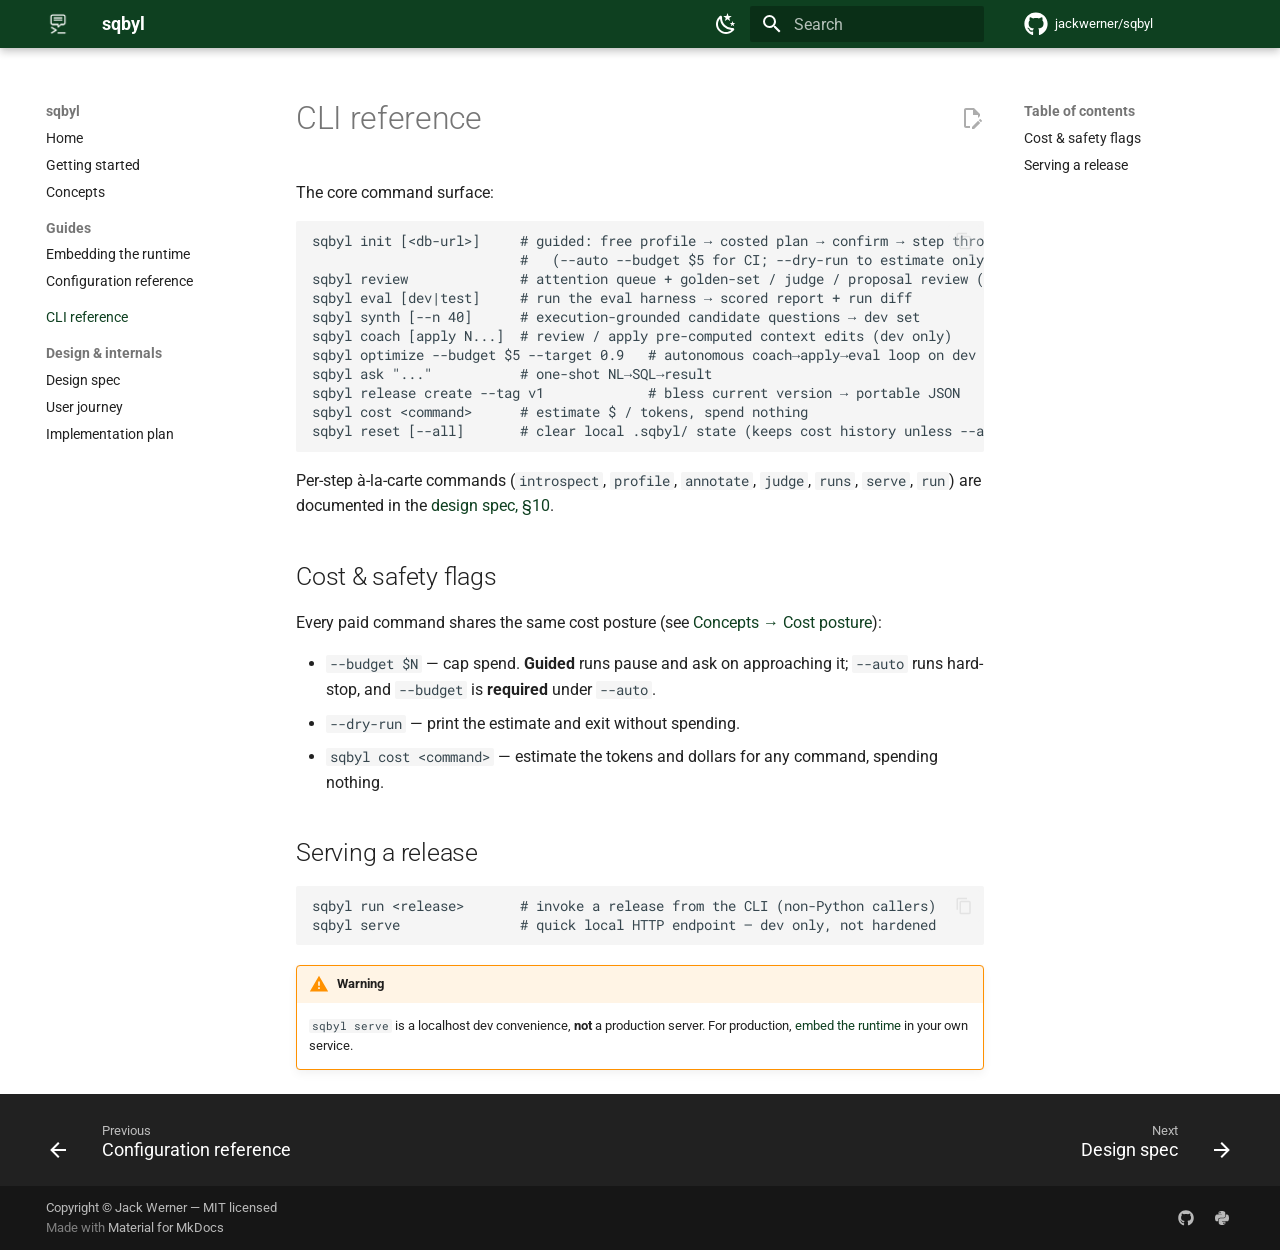
==== cli/index.html @ 0350d096 "Deployed b2dfd2d with MkDocs version: 1.6.1" ====
<!doctype html>
<html lang="en" class="no-js">
  <head>
    
      <meta charset="utf-8">
      <meta name="viewport" content="width=device-width,initial-scale=1">
      
        <meta name="description" content="An open-source, LLM-powered toolkit for building, evaluating, and iterating on text-to-SQL agents over your own database.">
      
      
        <meta name="author" content="Jack Werner">
      
      
        <link rel="canonical" href="https://jackwerner.github.io/sqbyl/cli/">
      
      
        <link rel="prev" href="../guides/configuration/">
      
      
        <link rel="next" href="../sqbyl-design-spec/">
      
      
        
      
      
      <link rel="icon" href="../assets/sqbyl-icon.png">
      <meta name="generator" content="mkdocs-1.6.1, mkdocs-material-9.7.6">
    
    
      
        <title>CLI reference - sqbyl</title>
      
    
    
      <link rel="stylesheet" href="../assets/stylesheets/main.484c7ddc.min.css">
      
        
        <link rel="stylesheet" href="../assets/stylesheets/palette.ab4e12ef.min.css">
      
      


    
    
      
    
    
      
        
        
        <link rel="preconnect" href="https://fonts.gstatic.com" crossorigin>
        <link rel="stylesheet" href="https://fonts.googleapis.com/css?family=Roboto:300,300i,400,400i,700,700i%7CRoboto+Mono:400,400i,700,700i&display=fallback">
        <style>:root{--md-text-font:"Roboto";--md-code-font:"Roboto Mono"}</style>
      
    
    
      <link rel="stylesheet" href="../stylesheets/extra.css">
    
    <script>__md_scope=new URL("..",location),__md_hash=e=>[...e].reduce(((e,_)=>(e<<5)-e+_.charCodeAt(0)),0),__md_get=(e,_=localStorage,t=__md_scope)=>JSON.parse(_.getItem(t.pathname+"."+e)),__md_set=(e,_,t=localStorage,a=__md_scope)=>{try{t.setItem(a.pathname+"."+e,JSON.stringify(_))}catch(e){}}</script>
    
      

    
    
  </head>
  
  
    
    
      
    
    
    
    
    <body dir="ltr" data-md-color-scheme="default" data-md-color-primary="custom" data-md-color-accent="custom">
  
    
    <input class="md-toggle" data-md-toggle="drawer" type="checkbox" id="__drawer" autocomplete="off">
    <input class="md-toggle" data-md-toggle="search" type="checkbox" id="__search" autocomplete="off">
    <label class="md-overlay" for="__drawer"></label>
    <div data-md-component="skip">
      
        
        <a href="#cli-reference" class="md-skip">
          Skip to content
        </a>
      
    </div>
    <div data-md-component="announce">
      
    </div>
    
    
      

  

<header class="md-header md-header--shadow" data-md-component="header">
  <nav class="md-header__inner md-grid" aria-label="Header">
    <a href=".." title="sqbyl" class="md-header__button md-logo" aria-label="sqbyl" data-md-component="logo">
      
  <img src="../assets/sqbyl-icon.png" alt="logo">

    </a>
    <label class="md-header__button md-icon" for="__drawer">
      
      <svg xmlns="http://www.w3.org/2000/svg" viewBox="0 0 24 24"><path d="M3 6h18v2H3zm0 5h18v2H3zm0 5h18v2H3z"/></svg>
    </label>
    <div class="md-header__title" data-md-component="header-title">
      <div class="md-header__ellipsis">
        <div class="md-header__topic">
          <span class="md-ellipsis">
            sqbyl
          </span>
        </div>
        <div class="md-header__topic" data-md-component="header-topic">
          <span class="md-ellipsis">
            
              CLI reference
            
          </span>
        </div>
      </div>
    </div>
    
      
        <form class="md-header__option" data-md-component="palette">
  
    
    
    
    <input class="md-option" data-md-color-media="(prefers-color-scheme: light)" data-md-color-scheme="default" data-md-color-primary="custom" data-md-color-accent="custom"  aria-label="Switch to dark mode"  type="radio" name="__palette" id="__palette_0">
    
      <label class="md-header__button md-icon" title="Switch to dark mode" for="__palette_1" hidden>
        <svg xmlns="http://www.w3.org/2000/svg" viewBox="0 0 24 24"><path d="m17.75 4.09-2.53 1.94.91 3.06-2.63-1.81-2.63 1.81.91-3.06-2.53-1.94L12.44 4l1.06-3 1.06 3zm3.5 6.91-1.64 1.25.59 1.98-1.7-1.17-1.7 1.17.59-1.98L15.75 11l2.06-.05L18.5 9l.69 1.95zm-2.28 4.95c.83-.08 1.72 1.1 1.19 1.85-.32.45-.66.87-1.08 1.27C15.17 23 8.84 23 4.94 19.07c-3.91-3.9-3.91-10.24 0-14.14.4-.4.82-.76 1.27-1.08.75-.53 1.93.36 1.85 1.19-.27 2.86.69 5.83 2.89 8.02a9.96 9.96 0 0 0 8.02 2.89m-1.64 2.02a12.08 12.08 0 0 1-7.8-3.47c-2.17-2.19-3.33-5-3.49-7.82-2.81 3.14-2.7 7.96.31 10.98 3.02 3.01 7.84 3.12 10.98.31"/></svg>
      </label>
    
  
    
    
    
    <input class="md-option" data-md-color-media="(prefers-color-scheme: dark)" data-md-color-scheme="slate" data-md-color-primary="custom" data-md-color-accent="custom"  aria-label="Switch to light mode"  type="radio" name="__palette" id="__palette_1">
    
      <label class="md-header__button md-icon" title="Switch to light mode" for="__palette_0" hidden>
        <svg xmlns="http://www.w3.org/2000/svg" viewBox="0 0 24 24"><path d="M12 7a5 5 0 0 1 5 5 5 5 0 0 1-5 5 5 5 0 0 1-5-5 5 5 0 0 1 5-5m0 2a3 3 0 0 0-3 3 3 3 0 0 0 3 3 3 3 0 0 0 3-3 3 3 0 0 0-3-3m0-7 2.39 3.42C13.65 5.15 12.84 5 12 5s-1.65.15-2.39.42zM3.34 7l4.16-.35A7.2 7.2 0 0 0 5.94 8.5c-.44.74-.69 1.5-.83 2.29zm.02 10 1.76-3.77a7.131 7.131 0 0 0 2.38 4.14zM20.65 7l-1.77 3.79a7.02 7.02 0 0 0-2.38-4.15zm-.01 10-4.14.36c.59-.51 1.12-1.14 1.54-1.86.42-.73.69-1.5.83-2.29zM12 22l-2.41-3.44c.74.27 1.55.44 2.41.44.82 0 1.63-.17 2.37-.44z"/></svg>
      </label>
    
  
</form>
      
    
    
      <script>var palette=__md_get("__palette");if(palette&&palette.color){if("(prefers-color-scheme)"===palette.color.media){var media=matchMedia("(prefers-color-scheme: light)"),input=document.querySelector(media.matches?"[data-md-color-media='(prefers-color-scheme: light)']":"[data-md-color-media='(prefers-color-scheme: dark)']");palette.color.media=input.getAttribute("data-md-color-media"),palette.color.scheme=input.getAttribute("data-md-color-scheme"),palette.color.primary=input.getAttribute("data-md-color-primary"),palette.color.accent=input.getAttribute("data-md-color-accent")}for(var[key,value]of Object.entries(palette.color))document.body.setAttribute("data-md-color-"+key,value)}</script>
    
    
    
      
      
        <label class="md-header__button md-icon" for="__search">
          
          <svg xmlns="http://www.w3.org/2000/svg" viewBox="0 0 24 24"><path d="M9.5 3A6.5 6.5 0 0 1 16 9.5c0 1.61-.59 3.09-1.56 4.23l.27.27h.79l5 5-1.5 1.5-5-5v-.79l-.27-.27A6.52 6.52 0 0 1 9.5 16 6.5 6.5 0 0 1 3 9.5 6.5 6.5 0 0 1 9.5 3m0 2C7 5 5 7 5 9.5S7 14 9.5 14 14 12 14 9.5 12 5 9.5 5"/></svg>
        </label>
        <div class="md-search" data-md-component="search" role="dialog">
  <label class="md-search__overlay" for="__search"></label>
  <div class="md-search__inner" role="search">
    <form class="md-search__form" name="search">
      <input type="text" class="md-search__input" name="query" aria-label="Search" placeholder="Search" autocapitalize="off" autocorrect="off" autocomplete="off" spellcheck="false" data-md-component="search-query" required>
      <label class="md-search__icon md-icon" for="__search">
        
        <svg xmlns="http://www.w3.org/2000/svg" viewBox="0 0 24 24"><path d="M9.5 3A6.5 6.5 0 0 1 16 9.5c0 1.61-.59 3.09-1.56 4.23l.27.27h.79l5 5-1.5 1.5-5-5v-.79l-.27-.27A6.52 6.52 0 0 1 9.5 16 6.5 6.5 0 0 1 3 9.5 6.5 6.5 0 0 1 9.5 3m0 2C7 5 5 7 5 9.5S7 14 9.5 14 14 12 14 9.5 12 5 9.5 5"/></svg>
        
        <svg xmlns="http://www.w3.org/2000/svg" viewBox="0 0 24 24"><path d="M20 11v2H8l5.5 5.5-1.42 1.42L4.16 12l7.92-7.92L13.5 5.5 8 11z"/></svg>
      </label>
      <nav class="md-search__options" aria-label="Search">
        
        <button type="reset" class="md-search__icon md-icon" title="Clear" aria-label="Clear" tabindex="-1">
          
          <svg xmlns="http://www.w3.org/2000/svg" viewBox="0 0 24 24"><path d="M19 6.41 17.59 5 12 10.59 6.41 5 5 6.41 10.59 12 5 17.59 6.41 19 12 13.41 17.59 19 19 17.59 13.41 12z"/></svg>
        </button>
      </nav>
      
        <div class="md-search__suggest" data-md-component="search-suggest"></div>
      
    </form>
    <div class="md-search__output">
      <div class="md-search__scrollwrap" tabindex="0" data-md-scrollfix>
        <div class="md-search-result" data-md-component="search-result">
          <div class="md-search-result__meta">
            Initializing search
          </div>
          <ol class="md-search-result__list" role="presentation"></ol>
        </div>
      </div>
    </div>
  </div>
</div>
      
    
    
      <div class="md-header__source">
        <a href="https://github.com/jackwerner/sqbyl" title="Go to repository" class="md-source" data-md-component="source">
  <div class="md-source__icon md-icon">
    
    <svg xmlns="http://www.w3.org/2000/svg" viewBox="0 0 512 512"><!--! Font Awesome Free 7.1.0 by @fontawesome - https://fontawesome.com License - https://fontawesome.com/license/free (Icons: CC BY 4.0, Fonts: SIL OFL 1.1, Code: MIT License) Copyright 2025 Fonticons, Inc.--><path d="M173.9 397.4c0 2-2.3 3.6-5.2 3.6-3.3.3-5.6-1.3-5.6-3.6 0-2 2.3-3.6 5.2-3.6 3-.3 5.6 1.3 5.6 3.6m-31.1-4.5c-.7 2 1.3 4.3 4.3 4.9 2.6 1 5.6 0 6.2-2s-1.3-4.3-4.3-5.2c-2.6-.7-5.5.3-6.2 2.3m44.2-1.7c-2.9.7-4.9 2.6-4.6 4.9.3 2 2.9 3.3 5.9 2.6 2.9-.7 4.9-2.6 4.6-4.6-.3-1.9-3-3.2-5.9-2.9M252.8 8C114.1 8 8 113.3 8 252c0 110.9 69.8 205.8 169.5 239.2 12.8 2.3 17.3-5.6 17.3-12.1 0-6.2-.3-40.4-.3-61.4 0 0-70 15-84.7-29.8 0 0-11.4-29.1-27.8-36.6 0 0-22.9-15.7 1.6-15.4 0 0 24.9 2 38.6 25.8 21.9 38.6 58.6 27.5 72.9 20.9 2.3-16 8.8-27.1 16-33.7-55.9-6.2-112.3-14.3-112.3-110.5 0-27.5 7.6-41.3 23.6-58.9-2.6-6.5-11.1-33.3 2.6-67.9 20.9-6.5 69 27 69 27 20-5.6 41.5-8.5 62.8-8.5s42.8 2.9 62.8 8.5c0 0 48.1-33.6 69-27 13.7 34.7 5.2 61.4 2.6 67.9 16 17.7 25.8 31.5 25.8 58.9 0 96.5-58.9 104.2-114.8 110.5 9.2 7.9 17 22.9 17 46.4 0 33.7-.3 75.4-.3 83.6 0 6.5 4.6 14.4 17.3 12.1C436.2 457.8 504 362.9 504 252 504 113.3 391.5 8 252.8 8M105.2 352.9c-1.3 1-1 3.3.7 5.2 1.6 1.6 3.9 2.3 5.2 1 1.3-1 1-3.3-.7-5.2-1.6-1.6-3.9-2.3-5.2-1m-10.8-8.1c-.7 1.3.3 2.9 2.3 3.9 1.6 1 3.6.7 4.3-.7.7-1.3-.3-2.9-2.3-3.9-2-.6-3.6-.3-4.3.7m32.4 35.6c-1.6 1.3-1 4.3 1.3 6.2 2.3 2.3 5.2 2.6 6.5 1 1.3-1.3.7-4.3-1.3-6.2-2.2-2.3-5.2-2.6-6.5-1m-11.4-14.7c-1.6 1-1.6 3.6 0 5.9s4.3 3.3 5.6 2.3c1.6-1.3 1.6-3.9 0-6.2-1.4-2.3-4-3.3-5.6-2"/></svg>
  </div>
  <div class="md-source__repository">
    jackwerner/sqbyl
  </div>
</a>
      </div>
    
  </nav>
  
</header>
    
    <div class="md-container" data-md-component="container">
      
      
        
          
        
      
      <main class="md-main" data-md-component="main">
        <div class="md-main__inner md-grid">
          
            
              
              <div class="md-sidebar md-sidebar--primary" data-md-component="sidebar" data-md-type="navigation" >
                <div class="md-sidebar__scrollwrap">
                  <div class="md-sidebar__inner">
                    



<nav class="md-nav md-nav--primary" aria-label="Navigation" data-md-level="0">
  <label class="md-nav__title" for="__drawer">
    <a href=".." title="sqbyl" class="md-nav__button md-logo" aria-label="sqbyl" data-md-component="logo">
      
  <img src="../assets/sqbyl-icon.png" alt="logo">

    </a>
    sqbyl
  </label>
  
    <div class="md-nav__source">
      <a href="https://github.com/jackwerner/sqbyl" title="Go to repository" class="md-source" data-md-component="source">
  <div class="md-source__icon md-icon">
    
    <svg xmlns="http://www.w3.org/2000/svg" viewBox="0 0 512 512"><!--! Font Awesome Free 7.1.0 by @fontawesome - https://fontawesome.com License - https://fontawesome.com/license/free (Icons: CC BY 4.0, Fonts: SIL OFL 1.1, Code: MIT License) Copyright 2025 Fonticons, Inc.--><path d="M173.9 397.4c0 2-2.3 3.6-5.2 3.6-3.3.3-5.6-1.3-5.6-3.6 0-2 2.3-3.6 5.2-3.6 3-.3 5.6 1.3 5.6 3.6m-31.1-4.5c-.7 2 1.3 4.3 4.3 4.9 2.6 1 5.6 0 6.2-2s-1.3-4.3-4.3-5.2c-2.6-.7-5.5.3-6.2 2.3m44.2-1.7c-2.9.7-4.9 2.6-4.6 4.9.3 2 2.9 3.3 5.9 2.6 2.9-.7 4.9-2.6 4.6-4.6-.3-1.9-3-3.2-5.9-2.9M252.8 8C114.1 8 8 113.3 8 252c0 110.9 69.8 205.8 169.5 239.2 12.8 2.3 17.3-5.6 17.3-12.1 0-6.2-.3-40.4-.3-61.4 0 0-70 15-84.7-29.8 0 0-11.4-29.1-27.8-36.6 0 0-22.9-15.7 1.6-15.4 0 0 24.9 2 38.6 25.8 21.9 38.6 58.6 27.5 72.9 20.9 2.3-16 8.8-27.1 16-33.7-55.9-6.2-112.3-14.3-112.3-110.5 0-27.5 7.6-41.3 23.6-58.9-2.6-6.5-11.1-33.3 2.6-67.9 20.9-6.5 69 27 69 27 20-5.6 41.5-8.5 62.8-8.5s42.8 2.9 62.8 8.5c0 0 48.1-33.6 69-27 13.7 34.7 5.2 61.4 2.6 67.9 16 17.7 25.8 31.5 25.8 58.9 0 96.5-58.9 104.2-114.8 110.5 9.2 7.9 17 22.9 17 46.4 0 33.7-.3 75.4-.3 83.6 0 6.5 4.6 14.4 17.3 12.1C436.2 457.8 504 362.9 504 252 504 113.3 391.5 8 252.8 8M105.2 352.9c-1.3 1-1 3.3.7 5.2 1.6 1.6 3.9 2.3 5.2 1 1.3-1 1-3.3-.7-5.2-1.6-1.6-3.9-2.3-5.2-1m-10.8-8.1c-.7 1.3.3 2.9 2.3 3.9 1.6 1 3.6.7 4.3-.7.7-1.3-.3-2.9-2.3-3.9-2-.6-3.6-.3-4.3.7m32.4 35.6c-1.6 1.3-1 4.3 1.3 6.2 2.3 2.3 5.2 2.6 6.5 1 1.3-1.3.7-4.3-1.3-6.2-2.2-2.3-5.2-2.6-6.5-1m-11.4-14.7c-1.6 1-1.6 3.6 0 5.9s4.3 3.3 5.6 2.3c1.6-1.3 1.6-3.9 0-6.2-1.4-2.3-4-3.3-5.6-2"/></svg>
  </div>
  <div class="md-source__repository">
    jackwerner/sqbyl
  </div>
</a>
    </div>
  
  <ul class="md-nav__list" data-md-scrollfix>
    
      
      
  
  
  
  
    <li class="md-nav__item">
      <a href=".." class="md-nav__link">
        
  
  
  <span class="md-ellipsis">
    
  
    Home
  

    
  </span>
  
  

      </a>
    </li>
  

    
      
      
  
  
  
  
    <li class="md-nav__item">
      <a href="../getting-started/" class="md-nav__link">
        
  
  
  <span class="md-ellipsis">
    
  
    Getting started
  

    
  </span>
  
  

      </a>
    </li>
  

    
      
      
  
  
  
  
    <li class="md-nav__item">
      <a href="../concepts/" class="md-nav__link">
        
  
  
  <span class="md-ellipsis">
    
  
    Concepts
  

    
  </span>
  
  

      </a>
    </li>
  

    
      
      
  
  
  
  
    
    
    
    
      
        
        
      
    
    
    <li class="md-nav__item md-nav__item--section md-nav__item--nested">
      
        
        
        <input class="md-nav__toggle md-toggle " type="checkbox" id="__nav_4" >
        
          
          <label class="md-nav__link" for="__nav_4" id="__nav_4_label" tabindex="">
            
  
  
  <span class="md-ellipsis">
    
  
    Guides
  

    
  </span>
  
  

            <span class="md-nav__icon md-icon"></span>
          </label>
        
        <nav class="md-nav" data-md-level="1" aria-labelledby="__nav_4_label" aria-expanded="false">
          <label class="md-nav__title" for="__nav_4">
            <span class="md-nav__icon md-icon"></span>
            
  
    Guides
  

          </label>
          <ul class="md-nav__list" data-md-scrollfix>
            
              
                
  
  
  
  
    <li class="md-nav__item">
      <a href="../guides/embedding/" class="md-nav__link">
        
  
  
  <span class="md-ellipsis">
    
  
    Embedding the runtime
  

    
  </span>
  
  

      </a>
    </li>
  

              
            
              
                
  
  
  
  
    <li class="md-nav__item">
      <a href="../guides/configuration/" class="md-nav__link">
        
  
  
  <span class="md-ellipsis">
    
  
    Configuration reference
  

    
  </span>
  
  

      </a>
    </li>
  

              
            
          </ul>
        </nav>
      
    </li>
  

    
      
      
  
  
    
  
  
  
    <li class="md-nav__item md-nav__item--active">
      
      <input class="md-nav__toggle md-toggle" type="checkbox" id="__toc">
      
      
        
      
      
        <label class="md-nav__link md-nav__link--active" for="__toc">
          
  
  
  <span class="md-ellipsis">
    
  
    CLI reference
  

    
  </span>
  
  

          <span class="md-nav__icon md-icon"></span>
        </label>
      
      <a href="./" class="md-nav__link md-nav__link--active">
        
  
  
  <span class="md-ellipsis">
    
  
    CLI reference
  

    
  </span>
  
  

      </a>
      
        

<nav class="md-nav md-nav--secondary" aria-label="Table of contents">
  
  
  
    
  
  
    <label class="md-nav__title" for="__toc">
      <span class="md-nav__icon md-icon"></span>
      Table of contents
    </label>
    <ul class="md-nav__list" data-md-component="toc" data-md-scrollfix>
      
        <li class="md-nav__item">
  <a href="#cost-safety-flags" class="md-nav__link">
    <span class="md-ellipsis">
      
        Cost &amp; safety flags
      
    </span>
  </a>
  
</li>
      
        <li class="md-nav__item">
  <a href="#serving-a-release" class="md-nav__link">
    <span class="md-ellipsis">
      
        Serving a release
      
    </span>
  </a>
  
</li>
      
    </ul>
  
</nav>
      
    </li>
  

    
      
      
  
  
  
  
    
    
    
    
      
        
        
      
    
    
    <li class="md-nav__item md-nav__item--section md-nav__item--nested">
      
        
        
        <input class="md-nav__toggle md-toggle " type="checkbox" id="__nav_6" >
        
          
          <label class="md-nav__link" for="__nav_6" id="__nav_6_label" tabindex="">
            
  
  
  <span class="md-ellipsis">
    
  
    Design &amp; internals
  

    
  </span>
  
  

            <span class="md-nav__icon md-icon"></span>
          </label>
        
        <nav class="md-nav" data-md-level="1" aria-labelledby="__nav_6_label" aria-expanded="false">
          <label class="md-nav__title" for="__nav_6">
            <span class="md-nav__icon md-icon"></span>
            
  
    Design &amp; internals
  

          </label>
          <ul class="md-nav__list" data-md-scrollfix>
            
              
                
  
  
  
  
    <li class="md-nav__item">
      <a href="../sqbyl-design-spec/" class="md-nav__link">
        
  
  
  <span class="md-ellipsis">
    
  
    Design spec
  

    
  </span>
  
  

      </a>
    </li>
  

              
            
              
                
  
  
  
  
    <li class="md-nav__item">
      <a href="../sqbyl-user-journey/" class="md-nav__link">
        
  
  
  <span class="md-ellipsis">
    
  
    User journey
  

    
  </span>
  
  

      </a>
    </li>
  

              
            
              
                
  
  
  
  
    <li class="md-nav__item">
      <a href="../sqbyl-implementation-plan/" class="md-nav__link">
        
  
  
  <span class="md-ellipsis">
    
  
    Implementation plan
  

    
  </span>
  
  

      </a>
    </li>
  

              
            
          </ul>
        </nav>
      
    </li>
  

    
  </ul>
</nav>
                  </div>
                </div>
              </div>
            
            
              
              <div class="md-sidebar md-sidebar--secondary" data-md-component="sidebar" data-md-type="toc" >
                <div class="md-sidebar__scrollwrap">
                  <div class="md-sidebar__inner">
                    

<nav class="md-nav md-nav--secondary" aria-label="Table of contents">
  
  
  
    
  
  
    <label class="md-nav__title" for="__toc">
      <span class="md-nav__icon md-icon"></span>
      Table of contents
    </label>
    <ul class="md-nav__list" data-md-component="toc" data-md-scrollfix>
      
        <li class="md-nav__item">
  <a href="#cost-safety-flags" class="md-nav__link">
    <span class="md-ellipsis">
      
        Cost &amp; safety flags
      
    </span>
  </a>
  
</li>
      
        <li class="md-nav__item">
  <a href="#serving-a-release" class="md-nav__link">
    <span class="md-ellipsis">
      
        Serving a release
      
    </span>
  </a>
  
</li>
      
    </ul>
  
</nav>
                  </div>
                </div>
              </div>
            
          
          
            <div class="md-content" data-md-component="content">
              
              <article class="md-content__inner md-typeset">
                
                  


  
    <a href="https://github.com/jackwerner/sqbyl/edit/main/docs/cli.md" title="Edit this page" class="md-content__button md-icon" rel="edit">
      
      <svg xmlns="http://www.w3.org/2000/svg" viewBox="0 0 24 24"><path d="M10 20H6V4h7v5h5v3.1l2-2V8l-6-6H6c-1.1 0-2 .9-2 2v16c0 1.1.9 2 2 2h4zm10.2-7c.1 0 .3.1.4.2l1.3 1.3c.2.2.2.6 0 .8l-1 1-2.1-2.1 1-1c.1-.1.2-.2.4-.2m0 3.9L14.1 23H12v-2.1l6.1-6.1z"/></svg>
    </a>
  
  


<h1 id="cli-reference">CLI reference<a class="headerlink" href="#cli-reference" title="Permanent link">&para;</a></h1>
<p>The core command surface:</p>
<div class="highlight"><pre><span></span><code><a id="__codelineno-0-1" name="__codelineno-0-1" href="#__codelineno-0-1"></a>sqbyl init [&lt;db-url&gt;]     # guided: free profile → costed plan → confirm → step through
<a id="__codelineno-0-2" name="__codelineno-0-2" href="#__codelineno-0-2"></a>                          #   (--auto --budget $5 for CI; --dry-run to estimate only)
<a id="__codelineno-0-3" name="__codelineno-0-3" href="#__codelineno-0-3"></a>sqbyl review              # attention queue + golden-set / judge / proposal review (web UI)
<a id="__codelineno-0-4" name="__codelineno-0-4" href="#__codelineno-0-4"></a>sqbyl eval [dev|test]     # run the eval harness → scored report + run diff
<a id="__codelineno-0-5" name="__codelineno-0-5" href="#__codelineno-0-5"></a>sqbyl synth [--n 40]      # execution-grounded candidate questions → dev set
<a id="__codelineno-0-6" name="__codelineno-0-6" href="#__codelineno-0-6"></a>sqbyl coach [apply N...]  # review / apply pre-computed context edits (dev only)
<a id="__codelineno-0-7" name="__codelineno-0-7" href="#__codelineno-0-7"></a>sqbyl optimize --budget $5 --target 0.9   # autonomous coach→apply→eval loop on dev
<a id="__codelineno-0-8" name="__codelineno-0-8" href="#__codelineno-0-8"></a>sqbyl ask &quot;...&quot;           # one-shot NL→SQL→result
<a id="__codelineno-0-9" name="__codelineno-0-9" href="#__codelineno-0-9"></a>sqbyl release create --tag v1             # bless current version → portable JSON
<a id="__codelineno-0-10" name="__codelineno-0-10" href="#__codelineno-0-10"></a>sqbyl cost &lt;command&gt;      # estimate $ / tokens, spend nothing
<a id="__codelineno-0-11" name="__codelineno-0-11" href="#__codelineno-0-11"></a>sqbyl reset [--all]       # clear local .sqbyl/ state (keeps cost history unless --all)
</code></pre></div>
<p>Per-step à-la-carte commands (<code>introspect</code>, <code>profile</code>, <code>annotate</code>, <code>judge</code>, <code>runs</code>, <code>serve</code>,
<code>run</code>) are documented in the <a href="../sqbyl-design-spec/">design spec, §10</a>.</p>
<h2 id="cost-safety-flags">Cost &amp; safety flags<a class="headerlink" href="#cost-safety-flags" title="Permanent link">&para;</a></h2>
<p>Every paid command shares the same cost posture (see <a href="../concepts/#cost-posture">Concepts → Cost posture</a>):</p>
<ul>
<li><code>--budget $N</code> — cap spend. <strong>Guided</strong> runs pause and ask on approaching it; <code>--auto</code> runs
  hard-stop, and <code>--budget</code> is <strong>required</strong> under <code>--auto</code>.</li>
<li><code>--dry-run</code> — print the estimate and exit without spending.</li>
<li><code>sqbyl cost &lt;command&gt;</code> — estimate the tokens and dollars for any command, spending nothing.</li>
</ul>
<h2 id="serving-a-release">Serving a release<a class="headerlink" href="#serving-a-release" title="Permanent link">&para;</a></h2>
<div class="highlight"><pre><span></span><code><a id="__codelineno-1-1" name="__codelineno-1-1" href="#__codelineno-1-1"></a>sqbyl run &lt;release&gt;       # invoke a release from the CLI (non-Python callers)
<a id="__codelineno-1-2" name="__codelineno-1-2" href="#__codelineno-1-2"></a>sqbyl serve               # quick local HTTP endpoint — dev only, not hardened
</code></pre></div>
<div class="admonition warning">
<p class="admonition-title">Warning</p>
<p><code>sqbyl serve</code> is a localhost dev convenience, <strong>not</strong> a production server. For
production, <a href="../guides/embedding/">embed the runtime</a> in your own service.</p>
</div>












                
              </article>
            </div>
          
          
<script>var target=document.getElementById(location.hash.slice(1));target&&target.name&&(target.checked=target.name.startsWith("__tabbed_"))</script>
        </div>
        
          <button type="button" class="md-top md-icon" data-md-component="top" hidden>
  
  <svg xmlns="http://www.w3.org/2000/svg" viewBox="0 0 24 24"><path d="M13 20h-2V8l-5.5 5.5-1.42-1.42L12 4.16l7.92 7.92-1.42 1.42L13 8z"/></svg>
  Back to top
</button>
        
      </main>
      
        <footer class="md-footer">
  
    
      
      <nav class="md-footer__inner md-grid" aria-label="Footer" >
        
          
          <a href="../guides/configuration/" class="md-footer__link md-footer__link--prev" aria-label="Previous: Configuration reference">
            <div class="md-footer__button md-icon">
              
              <svg xmlns="http://www.w3.org/2000/svg" viewBox="0 0 24 24"><path d="M20 11v2H8l5.5 5.5-1.42 1.42L4.16 12l7.92-7.92L13.5 5.5 8 11z"/></svg>
            </div>
            <div class="md-footer__title">
              <span class="md-footer__direction">
                Previous
              </span>
              <div class="md-ellipsis">
                Configuration reference
              </div>
            </div>
          </a>
        
        
          
          <a href="../sqbyl-design-spec/" class="md-footer__link md-footer__link--next" aria-label="Next: Design spec">
            <div class="md-footer__title">
              <span class="md-footer__direction">
                Next
              </span>
              <div class="md-ellipsis">
                Design spec
              </div>
            </div>
            <div class="md-footer__button md-icon">
              
              <svg xmlns="http://www.w3.org/2000/svg" viewBox="0 0 24 24"><path d="M4 11v2h12l-5.5 5.5 1.42 1.42L19.84 12l-7.92-7.92L10.5 5.5 16 11z"/></svg>
            </div>
          </a>
        
      </nav>
    
  
  <div class="md-footer-meta md-typeset">
    <div class="md-footer-meta__inner md-grid">
      <div class="md-copyright">
  
    <div class="md-copyright__highlight">
      Copyright &copy; Jack Werner — MIT licensed
    </div>
  
  
    Made with
    <a href="https://squidfunk.github.io/mkdocs-material/" target="_blank" rel="noopener">
      Material for MkDocs
    </a>
  
</div>
      
        
<div class="md-social">
  
    
    
    
    
      
      
    
    <a href="https://github.com/jackwerner/sqbyl" target="_blank" rel="noopener" title="github.com" class="md-social__link">
      <svg xmlns="http://www.w3.org/2000/svg" viewBox="0 0 512 512"><!--! Font Awesome Free 7.1.0 by @fontawesome - https://fontawesome.com License - https://fontawesome.com/license/free (Icons: CC BY 4.0, Fonts: SIL OFL 1.1, Code: MIT License) Copyright 2025 Fonticons, Inc.--><path d="M173.9 397.4c0 2-2.3 3.6-5.2 3.6-3.3.3-5.6-1.3-5.6-3.6 0-2 2.3-3.6 5.2-3.6 3-.3 5.6 1.3 5.6 3.6m-31.1-4.5c-.7 2 1.3 4.3 4.3 4.9 2.6 1 5.6 0 6.2-2s-1.3-4.3-4.3-5.2c-2.6-.7-5.5.3-6.2 2.3m44.2-1.7c-2.9.7-4.9 2.6-4.6 4.9.3 2 2.9 3.3 5.9 2.6 2.9-.7 4.9-2.6 4.6-4.6-.3-1.9-3-3.2-5.9-2.9M252.8 8C114.1 8 8 113.3 8 252c0 110.9 69.8 205.8 169.5 239.2 12.8 2.3 17.3-5.6 17.3-12.1 0-6.2-.3-40.4-.3-61.4 0 0-70 15-84.7-29.8 0 0-11.4-29.1-27.8-36.6 0 0-22.9-15.7 1.6-15.4 0 0 24.9 2 38.6 25.8 21.9 38.6 58.6 27.5 72.9 20.9 2.3-16 8.8-27.1 16-33.7-55.9-6.2-112.3-14.3-112.3-110.5 0-27.5 7.6-41.3 23.6-58.9-2.6-6.5-11.1-33.3 2.6-67.9 20.9-6.5 69 27 69 27 20-5.6 41.5-8.5 62.8-8.5s42.8 2.9 62.8 8.5c0 0 48.1-33.6 69-27 13.7 34.7 5.2 61.4 2.6 67.9 16 17.7 25.8 31.5 25.8 58.9 0 96.5-58.9 104.2-114.8 110.5 9.2 7.9 17 22.9 17 46.4 0 33.7-.3 75.4-.3 83.6 0 6.5 4.6 14.4 17.3 12.1C436.2 457.8 504 362.9 504 252 504 113.3 391.5 8 252.8 8M105.2 352.9c-1.3 1-1 3.3.7 5.2 1.6 1.6 3.9 2.3 5.2 1 1.3-1 1-3.3-.7-5.2-1.6-1.6-3.9-2.3-5.2-1m-10.8-8.1c-.7 1.3.3 2.9 2.3 3.9 1.6 1 3.6.7 4.3-.7.7-1.3-.3-2.9-2.3-3.9-2-.6-3.6-.3-4.3.7m32.4 35.6c-1.6 1.3-1 4.3 1.3 6.2 2.3 2.3 5.2 2.6 6.5 1 1.3-1.3.7-4.3-1.3-6.2-2.2-2.3-5.2-2.6-6.5-1m-11.4-14.7c-1.6 1-1.6 3.6 0 5.9s4.3 3.3 5.6 2.3c1.6-1.3 1.6-3.9 0-6.2-1.4-2.3-4-3.3-5.6-2"/></svg>
    </a>
  
    
    
    
    
      
      
    
    <a href="https://pypi.org/project/sqbyl/" target="_blank" rel="noopener" title="pypi.org" class="md-social__link">
      <svg xmlns="http://www.w3.org/2000/svg" viewBox="0 0 448 512"><!--! Font Awesome Free 7.1.0 by @fontawesome - https://fontawesome.com License - https://fontawesome.com/license/free (Icons: CC BY 4.0, Fonts: SIL OFL 1.1, Code: MIT License) Copyright 2025 Fonticons, Inc.--><path d="M439.8 200.5c-7.7-30.9-22.3-54.2-53.4-54.2h-40.1v47.4c0 36.8-31.2 67.8-66.8 67.8H172.7c-29.2 0-53.4 25-53.4 54.3v101.8c0 29 25.2 46 53.4 54.3 33.8 9.9 66.3 11.7 106.8 0 26.9-7.8 53.4-23.5 53.4-54.3v-40.7H226.2v-13.6h160.2c31.1 0 42.6-21.7 53.4-54.2 11.2-33.5 10.7-65.7 0-108.6M286.2 444.7a20.4 20.4 0 1 1 0-40.7 20.4 20.4 0 1 1 0 40.7M167.8 248.1h106.8c29.7 0 53.4-24.5 53.4-54.3V91.9c0-29-24.4-50.7-53.4-55.6-35.8-5.9-74.7-5.6-106.8.1-45.2 8-53.4 24.7-53.4 55.6v40.7h106.9v13.6h-147c-31.1 0-58.3 18.7-66.8 54.2-9.8 40.7-10.2 66.1 0 108.6 7.6 31.6 25.7 54.2 56.8 54.2H101v-48.8c0-35.3 30.5-66.4 66.8-66.4m-6.6-183.4a20.4 20.4 0 1 1 0 40.8 20.4 20.4 0 1 1 0-40.8"/></svg>
    </a>
  
</div>
      
    </div>
  </div>
</footer>
      
    </div>
    <div class="md-dialog" data-md-component="dialog">
      <div class="md-dialog__inner md-typeset"></div>
    </div>
    
    
    
      
      
      <script id="__config" type="application/json">{"annotate": null, "base": "..", "features": ["navigation.instant", "navigation.tracking", "navigation.sections", "navigation.top", "navigation.footer", "content.code.copy", "content.code.annotate", "content.action.edit", "search.suggest", "search.highlight", "toc.follow"], "search": "../assets/javascripts/workers/search.2c215733.min.js", "tags": null, "translations": {"clipboard.copied": "Copied to clipboard", "clipboard.copy": "Copy to clipboard", "search.result.more.one": "1 more on this page", "search.result.more.other": "# more on this page", "search.result.none": "No matching documents", "search.result.one": "1 matching document", "search.result.other": "# matching documents", "search.result.placeholder": "Type to start searching", "search.result.term.missing": "Missing", "select.version": "Select version"}, "version": null}</script>
    
    
      <script src="../assets/javascripts/bundle.79ae519e.min.js"></script>
      
    
  </body>
</html>
---- assets/stylesheets/main.484c7ddc.min.css ----
@charset "UTF-8";html{-webkit-text-size-adjust:none;-moz-text-size-adjust:none;text-size-adjust:none;box-sizing:border-box}*,:after,:before{box-sizing:inherit}@media (prefers-reduced-motion){*,:after,:before{transition:none!important}}body{margin:0}a,button,input,label{-webkit-tap-highlight-color:transparent}a{color:inherit;text-decoration:none}hr{border:0;box-sizing:initial;display:block;height:.05rem;overflow:visible;padding:0}small{font-size:80%}sub,sup{line-height:1em}img{border-style:none}table{border-collapse:initial;border-spacing:0}td,th{font-weight:400;vertical-align:top}button{background:#0000;border:0;font-family:inherit;font-size:inherit;margin:0;padding:0}input{border:0;outline:none}:root{--md-primary-fg-color:#4051b5;--md-primary-fg-color--light:#5d6cc0;--md-primary-fg-color--dark:#303fa1;--md-primary-bg-color:#fff;--md-primary-bg-color--light:#ffffffb3;--md-accent-fg-color:#526cfe;--md-accent-fg-color--transparent:#526cfe1a;--md-accent-bg-color:#fff;--md-accent-bg-color--light:#ffffffb3}[data-md-color-scheme=default]{color-scheme:light}[data-md-color-scheme=default] img[src$="#gh-dark-mode-only"],[data-md-color-scheme=default] img[src$="#only-dark"]{display:none}:root,[data-md-color-scheme=default]{--md-hue:225deg;--md-default-fg-color:#000000de;--md-default-fg-color--light:#0000008a;--md-default-fg-color--lighter:#00000052;--md-default-fg-color--lightest:#00000012;--md-default-bg-color:#fff;--md-default-bg-color--light:#ffffffb3;--md-default-bg-color--lighter:#ffffff4d;--md-default-bg-color--lightest:#ffffff1f;--md-code-fg-color:#36464e;--md-code-bg-color:#f5f5f5;--md-code-bg-color--light:#f5f5f5b3;--md-code-bg-color--lighter:#f5f5f54d;--md-code-hl-color:#4287ff;--md-code-hl-color--light:#4287ff1a;--md-code-hl-number-color:#d52a2a;--md-code-hl-special-color:#db1457;--md-code-hl-function-color:#a846b9;--md-code-hl-constant-color:#6e59d9;--md-code-hl-keyword-color:#3f6ec6;--md-code-hl-string-color:#1c7d4d;--md-code-hl-name-color:var(--md-code-fg-color);--md-code-hl-operator-color:var(--md-default-fg-color--light);--md-code-hl-punctuation-color:var(--md-default-fg-color--light);--md-code-hl-comment-color:var(--md-default-fg-color--light);--md-code-hl-generic-color:var(--md-default-fg-color--light);--md-code-hl-variable-color:var(--md-default-fg-color--light);--md-typeset-color:var(--md-default-fg-color);--md-typeset-a-color:var(--md-primary-fg-color);--md-typeset-del-color:#f5503d26;--md-typeset-ins-color:#0bd57026;--md-typeset-kbd-color:#fafafa;--md-typeset-kbd-accent-color:#fff;--md-typeset-kbd-border-color:#b8b8b8;--md-typeset-mark-color:#ffff0080;--md-typeset-table-color:#0000001f;--md-typeset-table-color--light:rgba(0,0,0,.035);--md-admonition-fg-color:var(--md-default-fg-color);--md-admonition-bg-color:var(--md-default-bg-color);--md-warning-fg-color:#000000de;--md-warning-bg-color:#ff9;--md-footer-fg-color:#fff;--md-footer-fg-color--light:#ffffffb3;--md-footer-fg-color--lighter:#ffffff73;--md-footer-bg-color:#000000de;--md-footer-bg-color--dark:#00000052;--md-shadow-z1:0 0.2rem 0.5rem #0000000d,0 0 0.05rem #0000001a;--md-shadow-z2:0 0.2rem 0.5rem #0000001a,0 0 0.05rem #00000040;--md-shadow-z3:0 0.2rem 0.5rem #0003,0 0 0.05rem #00000059}.md-icon svg{fill:currentcolor;display:block;height:1.2rem;width:1.2rem}body{-webkit-font-smoothing:antialiased;-moz-osx-font-smoothing:grayscale;--md-text-font-family:var(--md-text-font,_),-apple-system,BlinkMacSystemFont,Helvetica,Arial,sans-serif;--md-code-font-family:var(--md-code-font,_),SFMono-Regular,Consolas,Menlo,monospace}aside,body,input{font-feature-settings:"kern","liga";color:var(--md-typeset-color);font-family:var(--md-text-font-family)}code,kbd,pre{font-feature-settings:"kern";font-family:var(--md-code-font-family)}:root{--md-typeset-table-sort-icon:url('data:image/svg+xml;charset=utf-8,<svg xmlns="http://www.w3.org/2000/svg" viewBox="0 0 24 24"><path d="m18 21-4-4h3V7h-3l4-4 4 4h-3v10h3M2 19v-2h10v2M2 13v-2h7v2M2 7V5h4v2z"/></svg>');--md-typeset-table-sort-icon--asc:url('data:image/svg+xml;charset=utf-8,<svg xmlns="http://www.w3.org/2000/svg" viewBox="0 0 24 24"><path d="M19 17h3l-4 4-4-4h3V3h2M2 17h10v2H2M6 5v2H2V5m0 6h7v2H2z"/></svg>');--md-typeset-table-sort-icon--desc:url('data:image/svg+xml;charset=utf-8,<svg xmlns="http://www.w3.org/2000/svg" viewBox="0 0 24 24"><path d="M19 7h3l-4-4-4 4h3v14h2M2 17h10v2H2M6 5v2H2V5m0 6h7v2H2z"/></svg>')}.md-typeset{-webkit-print-color-adjust:exact;color-adjust:exact;font-size:.8rem;line-height:1.6;overflow-wrap:break-word}@media print{.md-typeset{font-size:.68rem}}.md-typeset blockquote,.md-typeset dl,.md-typeset figure,.md-typeset ol,.md-typeset pre,.md-typeset ul{margin-bottom:1em;margin-top:1em}.md-typeset h1{color:var(--md-default-fg-color--light);font-size:2em;line-height:1.3;margin:0 0 1.25em}.md-typeset h1,.md-typeset h2{font-weight:300;letter-spacing:-.01em}.md-typeset h2{font-size:1.5625em;line-height:1.4;margin:1.6em 0 .64em}.md-typeset h3{font-size:1.25em;font-weight:400;letter-spacing:-.01em;line-height:1.5;margin:1.6em 0 .8em}.md-typeset h2+h3{margin-top:.8em}.md-typeset h4{font-weight:700;letter-spacing:-.01em;margin:1em 0}.md-typeset h5,.md-typeset h6{color:var(--md-default-fg-color--light);font-size:.8em;font-weight:700;letter-spacing:-.01em;margin:1.25em 0}.md-typeset h5{text-transform:uppercase}.md-typeset h5 code{text-transform:none}.md-typeset hr{border-bottom:.05rem solid var(--md-default-fg-color--lightest);display:flow-root;margin:1.5em 0}.md-typeset a{color:var(--md-typeset-a-color);word-break:break-word}.md-typeset a,.md-typeset a:before{transition:color 125ms}.md-typeset a:focus,.md-typeset a:hover{color:var(--md-accent-fg-color)}.md-typeset a:focus code,.md-typeset a:hover code{background-color:var(--md-accent-fg-color--transparent);color:var(--md-accent-fg-color)}.md-typeset a code{color:var(--md-typeset-a-color)}.md-typeset a.focus-visible{outline-color:var(--md-accent-fg-color);outline-offset:.2rem}.md-typeset code,.md-typeset kbd,.md-typeset pre{color:var(--md-code-fg-color);direction:ltr;font-variant-ligatures:none;transition:background-color 125ms}@media print{.md-typeset code,.md-typeset kbd,.md-typeset pre{white-space:pre-wrap}}.md-typeset code{background-color:var(--md-code-bg-color);border-radius:.1rem;-webkit-box-decoration-break:clone;box-decoration-break:clone;font-size:.85em;padding:0 .2941176471em;transition:color 125ms,background-color 125ms;word-break:break-word}.md-typeset code:not(.focus-visible){-webkit-tap-highlight-color:transparent;outline:none}.md-typeset pre{display:flow-root;line-height:1.4;position:relative}.md-typeset pre>code{-webkit-box-decoration-break:slice;box-decoration-break:slice;box-shadow:none;display:block;margin:0;outline-color:var(--md-accent-fg-color);overflow:auto;padding:.7720588235em 1.1764705882em;scrollbar-color:var(--md-default-fg-color--lighter) #0000;scrollbar-width:thin;touch-action:auto;word-break:normal}.md-typeset pre>code:hover{scrollbar-color:var(--md-accent-fg-color) #0000}.md-typeset pre>code::-webkit-scrollbar{height:.2rem;width:.2rem}.md-typeset pre>code::-webkit-scrollbar-thumb{background-color:var(--md-default-fg-color--lighter)}.md-typeset pre>code::-webkit-scrollbar-thumb:hover{background-color:var(--md-accent-fg-color)}.md-typeset kbd{background-color:var(--md-typeset-kbd-color);border-radius:.1rem;box-shadow:0 .1rem 0 .05rem var(--md-typeset-kbd-border-color),0 .1rem 0 var(--md-typeset-kbd-border-color),0 -.1rem .2rem var(--md-typeset-kbd-accent-color) inset;color:var(--md-default-fg-color);display:inline-block;font-size:.75em;padding:0 .6666666667em;vertical-align:text-top;word-break:break-word}.md-typeset mark{background-color:var(--md-typeset-mark-color);-webkit-box-decoration-break:clone;box-decoration-break:clone;color:inherit;word-break:break-word}.md-typeset abbr{cursor:help;text-decoration:none}.md-typeset [data-preview],.md-typeset abbr{border-bottom:.05rem dotted var(--md-default-fg-color--light)}.md-typeset small{opacity:.75}[dir=ltr] .md-typeset sub,[dir=ltr] .md-typeset sup{margin-left:.078125em}[dir=rtl] .md-typeset sub,[dir=rtl] .md-typeset sup{margin-right:.078125em}[dir=ltr] .md-typeset blockquote{padding-left:.6rem}[dir=rtl] .md-typeset blockquote{padding-right:.6rem}[dir=ltr] .md-typeset blockquote{border-left:.2rem solid var(--md-default-fg-color--lighter)}[dir=rtl] .md-typeset blockquote{border-right:.2rem solid var(--md-default-fg-color--lighter)}.md-typeset blockquote{color:var(--md-default-fg-color--light);margin-left:0;margin-right:0}.md-typeset ul{list-style-type:disc}.md-typeset ul[type]{list-style-type:revert-layer}[dir=ltr] .md-typeset ol,[dir=ltr] .md-typeset ul{margin-left:.625em}[dir=rtl] .md-typeset ol,[dir=rtl] .md-typeset ul{margin-right:.625em}.md-typeset ol,.md-typeset ul{padding:0}.md-typeset ol:not([hidden]),.md-typeset ul:not([hidden]){display:flow-root}.md-typeset ol ol,.md-typeset ul ol{list-style-type:lower-alpha}.md-typeset ol ol ol,.md-typeset ul ol ol{list-style-type:lower-roman}.md-typeset ol ol ol ol,.md-typeset ul ol ol ol{list-style-type:upper-alpha}.md-typeset ol ol ol ol ol,.md-typeset ul ol ol ol ol{list-style-type:upper-roman}.md-typeset ol[type],.md-typeset ul[type]{list-style-type:revert-layer}[dir=ltr] .md-typeset ol li,[dir=ltr] .md-typeset ul li{margin-left:1.25em}[dir=rtl] .md-typeset ol li,[dir=rtl] .md-typeset ul li{margin-right:1.25em}.md-typeset ol li,.md-typeset ul li{margin-bottom:.5em}.md-typeset ol li blockquote,.md-typeset ol li p,.md-typeset ul li blockquote,.md-typeset ul li p{margin:.5em 0}.md-typeset ol li:last-child,.md-typeset ul li:last-child{margin-bottom:0}[dir=ltr] .md-typeset ol li ol,[dir=ltr] .md-typeset ol li ul,[dir=ltr] .md-typeset ul li ol,[dir=ltr] .md-typeset ul li ul{margin-left:.625em}[dir=rtl] .md-typeset ol li ol,[dir=rtl] .md-typeset ol li ul,[dir=rtl] .md-typeset ul li ol,[dir=rtl] .md-typeset ul li ul{margin-right:.625em}.md-typeset ol li ol,.md-typeset ol li ul,.md-typeset ul li ol,.md-typeset ul li ul{margin-bottom:.5em;margin-top:.5em}[dir=ltr] .md-typeset dd{margin-left:1.875em}[dir=rtl] .md-typeset dd{margin-right:1.875em}.md-typeset dd{margin-bottom:1.5em;margin-top:1em}.md-typeset img,.md-typeset svg,.md-typeset video{height:auto;max-width:100%}.md-typeset img[align=left]{margin:1em 1em 1em 0}.md-typeset img[align=right]{margin:1em 0 1em 1em}.md-typeset img[align]:only-child{margin-top:0}.md-typeset figure{display:flow-root;margin:1em auto;max-width:100%;text-align:center;width:fit-content}.md-typeset figure img{display:block;margin:0 auto}.md-typeset figcaption{font-style:italic;margin:1em auto;max-width:24rem}.md-typeset iframe{max-width:100%}.md-typeset table:not([class]){background-color:var(--md-default-bg-color);border:.05rem solid var(--md-typeset-table-color);border-radius:.1rem;display:inline-block;font-size:.64rem;max-width:100%;overflow:auto;touch-action:auto}@media print{.md-typeset table:not([class]){display:table}}.md-typeset table:not([class])+*{margin-top:1.5em}.md-typeset table:not([class]) td>:first-child,.md-typeset table:not([class]) th>:first-child{margin-top:0}.md-typeset table:not([class]) td>:last-child,.md-typeset table:not([class]) th>:last-child{margin-bottom:0}.md-typeset table:not([class]) td:not([align]),.md-typeset table:not([class]) th:not([align]){text-align:left}[dir=rtl] .md-typeset table:not([class]) td:not([align]),[dir=rtl] .md-typeset table:not([class]) th:not([align]){text-align:right}.md-typeset table:not([class]) th{font-weight:700;min-width:5rem;padding:.9375em 1.25em;vertical-align:top}.md-typeset table:not([class]) td{border-top:.05rem solid var(--md-typeset-table-color);padding:.9375em 1.25em;vertical-align:top}.md-typeset table:not([class]) tbody tr{transition:background-color 125ms}.md-typeset table:not([class]) tbody tr:hover{background-color:var(--md-typeset-table-color--light);box-shadow:0 .05rem 0 var(--md-default-bg-color) inset}.md-typeset table:not([class]) a{word-break:normal}.md-typeset table th[role=columnheader]{cursor:pointer}[dir=ltr] .md-typeset table th[role=columnheader]:after{margin-left:.5em}[dir=rtl] .md-typeset table th[role=columnheader]:after{margin-right:.5em}.md-typeset table th[role=columnheader]:after{content:"";display:inline-block;height:1.2em;-webkit-mask-image:var(--md-typeset-table-sort-icon);mask-image:var(--md-typeset-table-sort-icon);-webkit-mask-repeat:no-repeat;mask-repeat:no-repeat;-webkit-mask-size:contain;mask-size:contain;transition:background-color 125ms;vertical-align:text-bottom;width:1.2em}.md-typeset table th[role=columnheader]:hover:after{background-color:var(--md-default-fg-color--lighter)}.md-typeset table th[role=columnheader][aria-sort=ascending]:after{background-color:var(--md-default-fg-color--light);-webkit-mask-image:var(--md-typeset-table-sort-icon--asc);mask-image:var(--md-typeset-table-sort-icon--asc)}.md-typeset table th[role=columnheader][aria-sort=descending]:after{background-color:var(--md-default-fg-color--light);-webkit-mask-image:var(--md-typeset-table-sort-icon--desc);mask-image:var(--md-typeset-table-sort-icon--desc)}.md-typeset__scrollwrap{margin:1em -.8rem;overflow-x:auto;touch-action:auto}.md-typeset__table{display:inline-block;margin-bottom:.5em;padding:0 .8rem}@media print{.md-typeset__table{display:block}}html .md-typeset__table table{display:table;margin:0;overflow:hidden;width:100%}@media screen and (max-width:44.984375em){.md-content__inner>pre{margin:1em -.8rem}.md-content__inner>pre code{border-radius:0}}.md-typeset .md-author{border-radius:100%;display:block;flex-shrink:0;height:1.6rem;overflow:hidden;position:relative;transition:color 125ms,transform 125ms;width:1.6rem}.md-typeset .md-author img{display:block}.md-typeset .md-author--more{background:var(--md-default-fg-color--lightest);color:var(--md-default-fg-color--lighter);font-size:.6rem;font-weight:700;line-height:1.6rem;text-align:center}.md-typeset .md-author--long{height:2.4rem;width:2.4rem}.md-typeset a.md-author{transform:scale(1)}.md-typeset a.md-author img{border-radius:100%;filter:grayscale(100%) opacity(75%);transition:filter 125ms}.md-typeset a.md-author:focus,.md-typeset a.md-author:hover{transform:scale(1.1);z-index:1}.md-typeset a.md-author:focus img,.md-typeset a.md-author:hover img{filter:grayscale(0)}.md-banner{background-color:var(--md-footer-bg-color);color:var(--md-footer-fg-color);overflow:auto}@media print{.md-banner{display:none}}.md-banner--warning{background-color:var(--md-warning-bg-color);color:var(--md-warning-fg-color)}.md-banner__inner{font-size:.7rem;margin:.6rem auto;padding:0 .8rem}[dir=ltr] .md-banner__button{float:right}[dir=rtl] .md-banner__button{float:left}.md-banner__button{color:inherit;cursor:pointer;transition:opacity .25s}.no-js .md-banner__button{display:none}.md-banner__button:hover{opacity:.7}html{font-size:125%;height:100%;overflow-x:hidden}@media screen and (min-width:100em){html{font-size:137.5%}}@media screen and (min-width:125em){html{font-size:150%}}body{background-color:var(--md-default-bg-color);display:flex;flex-direction:column;font-size:.5rem;min-height:100%;position:relative;width:100%}@media print{body{display:block}}@media screen and (max-width:59.984375em){body[data-md-scrolllock]{position:fixed}}.md-grid{margin-left:auto;margin-right:auto;max-width:61rem}.md-container{display:flex;flex-direction:column;flex-grow:1}@media print{.md-container{display:block}}.md-main{flex-grow:1}.md-main__inner{display:flex;height:100%;margin-top:1.5rem}.md-ellipsis{overflow:hidden;text-overflow:ellipsis}.md-toggle{display:none}.md-option{height:0;opacity:0;position:absolute;width:0}.md-option:checked+label:not([hidden]){display:block}.md-option.focus-visible+label{outline-color:var(--md-accent-fg-color);outline-style:auto}.md-skip{background-color:var(--md-default-fg-color);border-radius:.1rem;color:var(--md-default-bg-color);font-size:.64rem;margin:.5rem;opacity:0;outline-color:var(--md-accent-fg-color);padding:.3rem .5rem;position:fixed;transform:translateY(.4rem);z-index:-1}.md-skip:focus{opacity:1;transform:translateY(0);transition:transform .25s cubic-bezier(.4,0,.2,1),opacity 175ms 75ms;z-index:10}@page{margin:25mm}:root{--md-clipboard-icon:url('data:image/svg+xml;charset=utf-8,<svg xmlns="http://www.w3.org/2000/svg" viewBox="0 0 24 24"><path d="M19 21H8V7h11m0-2H8a2 2 0 0 0-2 2v14a2 2 0 0 0 2 2h11a2 2 0 0 0 2-2V7a2 2 0 0 0-2-2m-3-4H4a2 2 0 0 0-2 2v14h2V3h12z"/></svg>')}.md-clipboard{border-radius:.1rem;color:var(--md-default-fg-color--lightest);cursor:pointer;height:1.5em;outline-color:var(--md-accent-fg-color);outline-offset:.1rem;transition:color .25s;width:1.5em;z-index:1}@media print{.md-clipboard{display:none}}.md-clipboard:not(.focus-visible){-webkit-tap-highlight-color:transparent;outline:none}:hover>.md-clipboard{color:var(--md-default-fg-color--light)}.md-clipboard:focus,.md-clipboard:hover{color:var(--md-accent-fg-color)}.md-clipboard:after{background-color:currentcolor;content:"";display:block;height:1.125em;margin:0 auto;-webkit-mask-image:var(--md-clipboard-icon);mask-image:var(--md-clipboard-icon);-webkit-mask-position:center;mask-position:center;-webkit-mask-repeat:no-repeat;mask-repeat:no-repeat;-webkit-mask-size:contain;mask-size:contain;width:1.125em}.md-clipboard--inline{cursor:pointer}.md-clipboard--inline code{transition:color .25s,background-color .25s}.md-clipboard--inline:focus code,.md-clipboard--inline:hover code{background-color:var(--md-accent-fg-color--transparent);color:var(--md-accent-fg-color)}:root{--md-code-select-icon:url('data:image/svg+xml;charset=utf-8,<svg xmlns="http://www.w3.org/2000/svg" viewBox="0 0 24 24"><path d="M19 19h-4v2h4c1.1 0 2-.9 2-2v-4h-2m0-12h-4v2h4v4h2V5c0-1.1-.9-2-2-2M5 5h4V3H5c-1.1 0-2 .9-2 2v4h2m0 6H3v4c0 1.1.9 2 2 2h4v-2H5zm2-4h2v2H7zm4 0h2v2h-2zm4 0h2v2h-2zM7 7h2v2H7zm4 0h2v2h-2zm4 0h2v2h-2zm-8 8h2v2H7zm4 0h2v2h-2zm4 0h2v2h-2z"/></svg>');--md-code-copy-icon:url('data:image/svg+xml;charset=utf-8,<svg xmlns="http://www.w3.org/2000/svg" viewBox="0 0 24 24"><path d="M19 21H8V7h11m0-2H8a2 2 0 0 0-2 2v14a2 2 0 0 0 2 2h11a2 2 0 0 0 2-2V7a2 2 0 0 0-2-2m-3-4H4a2 2 0 0 0-2 2v14h2V3h12z"/></svg>')}.md-typeset .md-code__content{display:grid}.md-code__nav{background-color:var(--md-code-bg-color--lighter);border-radius:.1rem;display:flex;gap:.2rem;padding:.2rem;position:absolute;right:.25em;top:.25em;transition:background-color .25s;z-index:1}:hover>.md-code__nav{background-color:var(--md-code-bg-color--light)}.md-code__button{color:var(--md-default-fg-color--lightest);cursor:pointer;display:block;height:1.5em;outline-color:var(--md-accent-fg-color);outline-offset:.1rem;transition:color .25s;width:1.5em}:hover>*>.md-code__button{color:var(--md-default-fg-color--light)}.md-code__button.focus-visible,.md-code__button:hover{color:var(--md-accent-fg-color)}.md-code__button--active{color:var(--md-default-fg-color)!important}.md-code__button:after{background-color:currentcolor;content:"";display:block;height:1.125em;margin:0 auto;-webkit-mask-position:center;mask-position:center;-webkit-mask-repeat:no-repeat;mask-repeat:no-repeat;-webkit-mask-size:contain;mask-size:contain;width:1.125em}.md-code__button[data-md-type=select]:after{-webkit-mask-image:var(--md-code-select-icon);mask-image:var(--md-code-select-icon)}.md-code__button[data-md-type=copy]:after{-webkit-mask-image:var(--md-code-copy-icon);mask-image:var(--md-code-copy-icon)}@keyframes consent{0%{opacity:0;transform:translateY(100%)}to{opacity:1;transform:translateY(0)}}@keyframes overlay{0%{opacity:0}to{opacity:1}}.md-consent__overlay{animation:overlay .25s both;-webkit-backdrop-filter:blur(.1rem);backdrop-filter:blur(.1rem);background-color:#0000008a;height:100%;opacity:1;position:fixed;top:0;width:100%;z-index:5}.md-consent__inner{animation:consent .5s cubic-bezier(.1,.7,.1,1) both;background-color:var(--md-default-bg-color);border:0;border-radius:.1rem;bottom:0;box-shadow:0 0 .2rem #0000001a,0 .2rem .4rem #0003;max-height:100%;overflow:auto;padding:0;position:fixed;width:100%;z-index:5}.md-consent__form{padding:.8rem}.md-consent__settings{display:none;margin:1em 0}input:checked+.md-consent__settings{display:block}.md-consent__controls{margin-bottom:.8rem}.md-typeset .md-consent__controls .md-button{display:inline}@media screen and (max-width:44.984375em){.md-typeset .md-consent__controls .md-button{display:block;margin-top:.4rem;text-align:center;width:100%}}.md-consent label{cursor:pointer}.md-content{flex-grow:1;min-width:0}.md-content__inner{margin:0 .8rem 1.2rem;padding-top:.6rem}@media screen and (min-width:76.25em){[dir=ltr] .md-sidebar--primary:not([hidden])~.md-content>.md-content__inner{margin-left:1.2rem}[dir=ltr] .md-sidebar--secondary:not([hidden])~.md-content>.md-content__inner,[dir=rtl] .md-sidebar--primary:not([hidden])~.md-content>.md-content__inner{margin-right:1.2rem}[dir=rtl] .md-sidebar--secondary:not([hidden])~.md-content>.md-content__inner{margin-left:1.2rem}}.md-content__inner:before{content:"";display:block;height:.4rem}.md-content__inner>:last-child{margin-bottom:0}[dir=ltr] .md-content__button{float:right}[dir=rtl] .md-content__button{float:left}[dir=ltr] .md-content__button{margin-left:.4rem}[dir=rtl] .md-content__button{margin-right:.4rem}.md-content__button{margin:.4rem 0;padding:0}@media print{.md-content__button{display:none}}.md-typeset .md-content__button{color:var(--md-default-fg-color--lighter)}.md-content__button svg{display:inline;vertical-align:top}[dir=rtl] .md-content__button svg{transform:scaleX(-1)}[dir=ltr] .md-dialog{right:.8rem}[dir=rtl] .md-dialog{left:.8rem}.md-dialog{background-color:var(--md-default-fg-color);border-radius:.1rem;bottom:.8rem;box-shadow:var(--md-shadow-z3);min-width:11.1rem;opacity:0;padding:.4rem .6rem;pointer-events:none;position:fixed;transform:translateY(100%);transition:transform 0ms .4s,opacity .4s;z-index:4}@media print{.md-dialog{display:none}}.md-dialog--active{opacity:1;pointer-events:auto;transform:translateY(0);transition:transform .4s cubic-bezier(.075,.85,.175,1),opacity .4s}.md-dialog__inner{color:var(--md-default-bg-color);font-size:.7rem}.md-feedback{margin:2em 0 1em;text-align:center}.md-feedback fieldset{border:none;margin:0;padding:0}.md-feedback__title{font-weight:700;margin:1em auto}.md-feedback__inner{position:relative}.md-feedback__list{display:flex;flex-wrap:wrap;place-content:baseline center;position:relative}.md-feedback__list:hover .md-icon:not(:disabled){color:var(--md-default-fg-color--lighter)}:disabled .md-feedback__list{min-height:1.8rem}.md-feedback__icon{color:var(--md-default-fg-color--light);cursor:pointer;flex-shrink:0;margin:0 .1rem;transition:color 125ms}.md-feedback__icon:not(:disabled).md-icon:hover{color:var(--md-accent-fg-color)}.md-feedback__icon:disabled{color:var(--md-default-fg-color--lightest);pointer-events:none}.md-feedback__note{opacity:0;position:relative;transform:translateY(.4rem);transition:transform .4s cubic-bezier(.1,.7,.1,1),opacity .15s}.md-feedback__note>*{margin:0 auto;max-width:16rem}:disabled .md-feedback__note{opacity:1;transform:translateY(0)}@media print{.md-feedback{display:none}}.md-footer{background-color:var(--md-footer-bg-color);color:var(--md-footer-fg-color)}@media print{.md-footer{display:none}}.md-footer__inner{justify-content:space-between;overflow:auto;padding:.2rem}.md-footer__inner:not([hidden]){display:flex}.md-footer__link{align-items:end;display:flex;flex-grow:0.01;margin-bottom:.4rem;margin-top:1rem;max-width:100%;outline-color:var(--md-accent-fg-color);overflow:hidden;transition:opacity .25s}.md-footer__link:focus,.md-footer__link:hover{opacity:.7}[dir=rtl] .md-footer__link svg{transform:scaleX(-1)}@media screen and (max-width:44.984375em){.md-footer__link--prev{flex-shrink:0}.md-footer__link--prev .md-footer__title{display:none}}[dir=ltr] .md-footer__link--next{margin-left:auto}[dir=rtl] .md-footer__link--next{margin-right:auto}.md-footer__link--next{text-align:right}[dir=rtl] .md-footer__link--next{text-align:left}.md-footer__title{flex-grow:1;font-size:.9rem;margin-bottom:.7rem;max-width:calc(100% - 2.4rem);padding:0 1rem;white-space:nowrap}.md-footer__button{margin:.2rem;padding:.4rem}.md-footer__direction{font-size:.64rem;opacity:.7}.md-footer-meta{background-color:var(--md-footer-bg-color--dark)}.md-footer-meta__inner{display:flex;flex-wrap:wrap;justify-content:space-between;padding:.2rem}html .md-footer-meta.md-typeset a{color:var(--md-footer-fg-color--light)}html .md-footer-meta.md-typeset a:focus,html .md-footer-meta.md-typeset a:hover{color:var(--md-footer-fg-color)}.md-copyright{color:var(--md-footer-fg-color--lighter);font-size:.64rem;margin:auto .6rem;padding:.4rem 0;width:100%}@media screen and (min-width:45em){.md-copyright{width:auto}}.md-copyright__highlight{color:var(--md-footer-fg-color--light)}.md-social{display:inline-flex;gap:.2rem;margin:0 .4rem;padding:.2rem 0 .6rem}@media screen and (min-width:45em){.md-social{padding:.6rem 0}}.md-social__link{display:inline-block;height:1.6rem;text-align:center;width:1.6rem}.md-social__link:before{line-height:1.9}.md-social__link svg{fill:currentcolor;max-height:.8rem;vertical-align:-25%}.md-typeset .md-button{border:.1rem solid;border-radius:.1rem;color:var(--md-primary-fg-color);cursor:pointer;display:inline-block;font-weight:700;padding:.625em 2em;transition:color 125ms,background-color 125ms,border-color 125ms}.md-typeset .md-button--primary{background-color:var(--md-primary-fg-color);border-color:var(--md-primary-fg-color);color:var(--md-primary-bg-color)}.md-typeset .md-button:focus,.md-typeset .md-button:hover{background-color:var(--md-accent-fg-color);border-color:var(--md-accent-fg-color);color:var(--md-accent-bg-color)}[dir=ltr] .md-typeset .md-input{border-top-left-radius:.1rem}[dir=ltr] .md-typeset .md-input,[dir=rtl] .md-typeset .md-input{border-top-right-radius:.1rem}[dir=rtl] .md-typeset .md-input{border-top-left-radius:.1rem}.md-typeset .md-input{border-bottom:.1rem solid var(--md-default-fg-color--lighter);box-shadow:var(--md-shadow-z1);font-size:.8rem;height:1.8rem;padding:0 .6rem;transition:border .25s,box-shadow .25s}.md-typeset .md-input:focus,.md-typeset .md-input:hover{border-bottom-color:var(--md-accent-fg-color);box-shadow:var(--md-shadow-z2)}.md-typeset .md-input--stretch{width:100%}.md-header{background-color:var(--md-primary-fg-color);box-shadow:0 0 .2rem #0000,0 .2rem .4rem #0000;color:var(--md-primary-bg-color);display:block;left:0;position:sticky;right:0;top:0;z-index:4}@media print{.md-header{display:none}}.md-header[hidden]{transform:translateY(-100%);transition:transform .25s cubic-bezier(.8,0,.6,1),box-shadow .25s}.md-header--shadow{box-shadow:0 0 .2rem #0000001a,0 .2rem .4rem #0003;transition:transform .25s cubic-bezier(.1,.7,.1,1),box-shadow .25s}.md-header__inner{align-items:center;display:flex;padding:0 .2rem}.md-header__button{color:currentcolor;cursor:pointer;margin:.2rem;outline-color:var(--md-accent-fg-color);padding:.4rem;position:relative;transition:opacity .25s;vertical-align:middle;z-index:1}.md-header__button:hover{opacity:.7}.md-header__button:not([hidden]){display:inline-block}.md-header__button:not(.focus-visible){-webkit-tap-highlight-color:transparent;outline:none}.md-header__button.md-logo{margin:.2rem;padding:.4rem}@media screen and (max-width:76.234375em){.md-header__button.md-logo{display:none}}.md-header__button.md-logo img,.md-header__button.md-logo svg{fill:currentcolor;display:block;height:1.2rem;width:auto}@media screen and (min-width:60em){.md-header__button[for=__search]{display:none}}.no-js .md-header__button[for=__search]{display:none}[dir=rtl] .md-header__button[for=__search] svg{transform:scaleX(-1)}@media screen and (min-width:76.25em){.md-header__button[for=__drawer]{display:none}}.md-header__topic{display:flex;max-width:100%;position:absolute;transition:transform .4s cubic-bezier(.1,.7,.1,1),opacity .15s;white-space:nowrap}.md-header__topic+.md-header__topic{opacity:0;pointer-events:none;transform:translateX(1.25rem);transition:transform .4s cubic-bezier(1,.7,.1,.1),opacity .15s;z-index:-1}[dir=rtl] .md-header__topic+.md-header__topic{transform:translateX(-1.25rem)}.md-header__topic:first-child{font-weight:700}[dir=ltr] .md-header__title{margin-left:1rem;margin-right:.4rem}[dir=rtl] .md-header__title{margin-left:.4rem;margin-right:1rem}.md-header__title{flex-grow:1;font-size:.9rem;height:2.4rem;line-height:2.4rem}.md-header__title--active .md-header__topic{opacity:0;pointer-events:none;transform:translateX(-1.25rem);transition:transform .4s cubic-bezier(1,.7,.1,.1),opacity .15s;z-index:-1}[dir=rtl] .md-header__title--active .md-header__topic{transform:translateX(1.25rem)}.md-header__title--active .md-header__topic+.md-header__topic{opacity:1;pointer-events:auto;transform:translateX(0);transition:transform .4s cubic-bezier(.1,.7,.1,1),opacity .15s;z-index:0}.md-header__title>.md-header__ellipsis{height:100%;position:relative;width:100%}.md-header__option{display:flex;flex-shrink:0;max-width:100%;transition:max-width 0ms .25s,opacity .25s .25s;white-space:nowrap}[data-md-toggle=search]:checked~.md-header .md-header__option{max-width:0;opacity:0;transition:max-width 0ms,opacity 0ms}.md-header__option>input{bottom:0}.md-header__source{display:none}@media screen and (min-width:60em){[dir=ltr] .md-header__source{margin-left:1rem}[dir=rtl] .md-header__source{margin-right:1rem}.md-header__source{display:block;max-width:11.7rem;width:11.7rem}}@media screen and (min-width:76.25em){[dir=ltr] .md-header__source{margin-left:1.4rem}[dir=rtl] .md-header__source{margin-right:1.4rem}}.md-meta{color:var(--md-default-fg-color--light);font-size:.7rem;line-height:1.3}.md-meta__list{display:inline-flex;flex-wrap:wrap;list-style:none;margin:0;padding:0}.md-meta__item:not(:last-child):after{content:"·";margin-left:.2rem;margin-right:.2rem}.md-meta__link{color:var(--md-typeset-a-color)}.md-meta__link:focus,.md-meta__link:hover{color:var(--md-accent-fg-color)}.md-draft{background-color:#ff1744;border-radius:.125em;color:#fff;display:inline-block;font-weight:700;padding-left:.5714285714em;padding-right:.5714285714em}:root{--md-nav-icon--prev:url('data:image/svg+xml;charset=utf-8,<svg xmlns="http://www.w3.org/2000/svg" viewBox="0 0 24 24"><path d="M20 11v2H8l5.5 5.5-1.42 1.42L4.16 12l7.92-7.92L13.5 5.5 8 11z"/></svg>');--md-nav-icon--next:url('data:image/svg+xml;charset=utf-8,<svg xmlns="http://www.w3.org/2000/svg" viewBox="0 0 24 24"><path d="M8.59 16.58 13.17 12 8.59 7.41 10 6l6 6-6 6z"/></svg>');--md-toc-icon:url('data:image/svg+xml;charset=utf-8,<svg xmlns="http://www.w3.org/2000/svg" viewBox="0 0 24 24"><path d="M3 9h14V7H3zm0 4h14v-2H3zm0 4h14v-2H3zm16 0h2v-2h-2zm0-10v2h2V7zm0 6h2v-2h-2z"/></svg>')}.md-nav{font-size:.7rem;line-height:1.3}.md-nav__title{color:var(--md-default-fg-color--light);display:block;font-weight:700;overflow:hidden;padding:0 .6rem;text-overflow:ellipsis}.md-nav__title .md-nav__button{display:none}.md-nav__title .md-nav__button img{height:100%;width:auto}.md-nav__title .md-nav__button.md-logo img,.md-nav__title .md-nav__button.md-logo svg{fill:currentcolor;display:block;height:2.4rem;max-width:100%;object-fit:contain;width:auto}.md-nav__list{list-style:none;margin:0;padding:0}.md-nav__link{align-items:flex-start;display:flex;gap:.4rem;margin-top:.625em;scroll-snap-align:start;transition:color 125ms}.md-nav__link--passed,.md-nav__link--passed code{color:var(--md-default-fg-color--light)}.md-nav__item .md-nav__link--active,.md-nav__item .md-nav__link--active code{color:var(--md-typeset-a-color)}.md-nav__link .md-ellipsis{position:relative}.md-nav__link .md-ellipsis code{word-break:normal}[dir=ltr] .md-nav__link .md-icon:last-child{margin-left:auto}[dir=rtl] .md-nav__link .md-icon:last-child{margin-right:auto}.md-nav__link .md-typeset{font-size:.7rem;line-height:1.3}.md-nav__link svg{fill:currentcolor;flex-shrink:0;height:1.3em;position:relative}.md-nav__link[for]:focus,.md-nav__link[for]:hover,.md-nav__link[href]:focus,.md-nav__link[href]:hover{color:var(--md-accent-fg-color);cursor:pointer}.md-nav__link[for]:focus code,.md-nav__link[for]:hover code,.md-nav__link[href]:focus code,.md-nav__link[href]:hover code{background-color:var(--md-accent-fg-color--transparent);color:var(--md-accent-fg-color)}.md-nav__link.focus-visible{outline-color:var(--md-accent-fg-color);outline-offset:.2rem}.md-nav--primary .md-nav__link[for=__toc]{display:none}.md-nav--primary .md-nav__link[for=__toc] .md-icon:after{background-color:currentcolor;display:block;height:100%;-webkit-mask-image:var(--md-toc-icon);mask-image:var(--md-toc-icon);width:100%}.md-nav--primary .md-nav__link[for=__toc]~.md-nav{display:none}.md-nav__container>.md-nav__link{margin-top:0}.md-nav__container>.md-nav__link:first-child{flex-grow:1;min-width:0}.md-nav__icon{flex-shrink:0}.md-nav__source{display:none}@media screen and (max-width:76.234375em){.md-nav--primary,.md-nav--primary .md-nav{background-color:var(--md-default-bg-color);display:flex;flex-direction:column;height:100%;left:0;position:absolute;right:0;top:0;z-index:1}.md-nav--primary .md-nav__item,.md-nav--primary .md-nav__title{font-size:.8rem;line-height:1.5}.md-nav--primary .md-nav__title{background-color:var(--md-default-fg-color--lightest);color:var(--md-default-fg-color--light);cursor:pointer;height:5.6rem;line-height:2.4rem;padding:3rem .8rem .2rem;position:relative;white-space:nowrap}[dir=ltr] .md-nav--primary .md-nav__title .md-nav__icon{left:.4rem}[dir=rtl] .md-nav--primary .md-nav__title .md-nav__icon{right:.4rem}.md-nav--primary .md-nav__title .md-nav__icon{display:block;height:1.2rem;margin:.2rem;position:absolute;top:.4rem;width:1.2rem}.md-nav--primary .md-nav__title .md-nav__icon:after{background-color:currentcolor;content:"";display:block;height:100%;-webkit-mask-image:var(--md-nav-icon--prev);mask-image:var(--md-nav-icon--prev);-webkit-mask-position:center;mask-position:center;-webkit-mask-repeat:no-repeat;mask-repeat:no-repeat;-webkit-mask-size:contain;mask-size:contain;width:100%}.md-nav--primary .md-nav__title~.md-nav__list{background-color:var(--md-default-bg-color);box-shadow:0 .05rem 0 var(--md-default-fg-color--lightest) inset;overflow-y:auto;scroll-snap-type:y mandatory;touch-action:pan-y}.md-nav--primary .md-nav__title~.md-nav__list>:first-child{border-top:0}.md-nav--primary .md-nav__title[for=__drawer]{background-color:var(--md-primary-fg-color);color:var(--md-primary-bg-color);font-weight:700}.md-nav--primary .md-nav__title .md-logo{display:block;left:.2rem;margin:.2rem;padding:.4rem;position:absolute;right:.2rem;top:.2rem}.md-nav--primary .md-nav__list{flex:1}.md-nav--primary .md-nav__item{border-top:.05rem solid var(--md-default-fg-color--lightest)}.md-nav--primary .md-nav__item--active>.md-nav__link{color:var(--md-typeset-a-color)}.md-nav--primary .md-nav__item--active>.md-nav__link:focus,.md-nav--primary .md-nav__item--active>.md-nav__link:hover{color:var(--md-accent-fg-color)}.md-nav--primary .md-nav__link{margin-top:0;padding:.6rem .8rem}.md-nav--primary .md-nav__link svg{margin-top:.1em}.md-nav--primary .md-nav__link>.md-nav__link{padding:0}[dir=ltr] .md-nav--primary .md-nav__link .md-nav__icon{margin-right:-.2rem}[dir=rtl] .md-nav--primary .md-nav__link .md-nav__icon{margin-left:-.2rem}.md-nav--primary .md-nav__link .md-nav__icon{font-size:1.2rem;height:1.2rem;width:1.2rem}.md-nav--primary .md-nav__link .md-nav__icon:after{background-color:currentcolor;content:"";display:block;height:100%;-webkit-mask-image:var(--md-nav-icon--next);mask-image:var(--md-nav-icon--next);-webkit-mask-position:center;mask-position:center;-webkit-mask-repeat:no-repeat;mask-repeat:no-repeat;-webkit-mask-size:contain;mask-size:contain;width:100%}[dir=rtl] .md-nav--primary .md-nav__icon:after{transform:scale(-1)}.md-nav--primary .md-nav--secondary .md-nav{background-color:initial;position:static}[dir=ltr] .md-nav--primary .md-nav--secondary .md-nav .md-nav__link{padding-left:1.4rem}[dir=rtl] .md-nav--primary .md-nav--secondary .md-nav .md-nav__link{padding-right:1.4rem}[dir=ltr] .md-nav--primary .md-nav--secondary .md-nav .md-nav .md-nav__link{padding-left:2rem}[dir=rtl] .md-nav--primary .md-nav--secondary .md-nav .md-nav .md-nav__link{padding-right:2rem}[dir=ltr] .md-nav--primary .md-nav--secondary .md-nav .md-nav .md-nav .md-nav__link{padding-left:2.6rem}[dir=rtl] .md-nav--primary .md-nav--secondary .md-nav .md-nav .md-nav .md-nav__link{padding-right:2.6rem}[dir=ltr] .md-nav--primary .md-nav--secondary .md-nav .md-nav .md-nav .md-nav .md-nav__link{padding-left:3.2rem}[dir=rtl] .md-nav--primary .md-nav--secondary .md-nav .md-nav .md-nav .md-nav .md-nav__link{padding-right:3.2rem}.md-nav--secondary{background-color:initial}.md-nav__toggle~.md-nav{display:flex;opacity:0;transform:translateX(100%);transition:transform .25s cubic-bezier(.8,0,.6,1),opacity 125ms 50ms}[dir=rtl] .md-nav__toggle~.md-nav{transform:translateX(-100%)}.md-nav__toggle:checked~.md-nav{opacity:1;transform:translateX(0);transition:transform .25s cubic-bezier(.4,0,.2,1),opacity 125ms 125ms}.md-nav__toggle:checked~.md-nav>.md-nav__list{backface-visibility:hidden}}@media screen and (max-width:59.984375em){.md-nav--primary .md-nav__link[for=__toc]{display:flex}.md-nav--primary .md-nav__link[for=__toc] .md-icon:after{content:""}.md-nav--primary .md-nav__link[for=__toc]+.md-nav__link{display:none}.md-nav--primary .md-nav__link[for=__toc]~.md-nav{display:flex}.md-nav__source{background-color:var(--md-primary-fg-color--dark);color:var(--md-primary-bg-color);display:block;padding:0 .2rem}}@media screen and (min-width:60em) and (max-width:76.234375em){.md-nav--integrated .md-nav__link[for=__toc]{display:flex}.md-nav--integrated .md-nav__link[for=__toc] .md-icon:after{content:""}.md-nav--integrated .md-nav__link[for=__toc]+.md-nav__link{display:none}.md-nav--integrated .md-nav__link[for=__toc]~.md-nav{display:flex}}@media screen and (min-width:60em){.md-nav{margin-bottom:-.4rem}.md-nav--secondary .md-nav__title{background:var(--md-default-bg-color);box-shadow:0 0 .4rem .4rem var(--md-default-bg-color);position:sticky;top:0;z-index:1}.md-nav--secondary .md-nav__title[for=__toc]{scroll-snap-align:start}.md-nav--secondary .md-nav__title .md-nav__icon{display:none}[dir=ltr] .md-nav--secondary .md-nav__list{padding-left:.6rem}[dir=rtl] .md-nav--secondary .md-nav__list{padding-right:.6rem}.md-nav--secondary .md-nav__list{padding-bottom:.4rem}[dir=ltr] .md-nav--secondary .md-nav__item>.md-nav__link{margin-right:.4rem}[dir=rtl] .md-nav--secondary .md-nav__item>.md-nav__link{margin-left:.4rem}}@media screen and (min-width:76.25em){.md-nav{margin-bottom:-.4rem;transition:max-height .25s cubic-bezier(.86,0,.07,1)}.md-nav--primary .md-nav__title{background:var(--md-default-bg-color);box-shadow:0 0 .4rem .4rem var(--md-default-bg-color);position:sticky;top:0;z-index:1}.md-nav--primary .md-nav__title[for=__drawer]{scroll-snap-align:start}.md-nav--primary .md-nav__title .md-nav__icon{display:none}[dir=ltr] .md-nav--primary .md-nav__list{padding-left:.6rem}[dir=rtl] .md-nav--primary .md-nav__list{padding-right:.6rem}.md-nav--primary .md-nav__list{padding-bottom:.4rem}[dir=ltr] .md-nav--primary .md-nav__item>.md-nav__link{margin-right:.4rem}[dir=rtl] .md-nav--primary .md-nav__item>.md-nav__link{margin-left:.4rem}.md-nav__toggle~.md-nav{display:grid;grid-template-rows:minmax(.4rem,0fr);opacity:0;transition:grid-template-rows .25s cubic-bezier(.86,0,.07,1),opacity .25s,visibility 0ms .25s;visibility:collapse}.md-nav__toggle~.md-nav>.md-nav__list{overflow:hidden}.md-nav__toggle.md-toggle--indeterminate~.md-nav,.md-nav__toggle:checked~.md-nav{grid-template-rows:minmax(.4rem,1fr);opacity:1;transition:grid-template-rows .25s cubic-bezier(.86,0,.07,1),opacity .15s .1s,visibility 0ms;visibility:visible}.md-nav__toggle.md-toggle--indeterminate~.md-nav{transition:none}.md-nav__item--nested>.md-nav>.md-nav__title{display:none}.md-nav__item--section{display:block;margin:1.25em 0}.md-nav__item--section:last-child{margin-bottom:0}.md-nav__item--section>.md-nav__link{font-weight:700}.md-nav__item--section>.md-nav__link[for]{color:var(--md-default-fg-color--light)}.md-nav__item--section>.md-nav__link:not(.md-nav__container){pointer-events:none}.md-nav__item--section>.md-nav__link .md-icon,.md-nav__item--section>.md-nav__link>[for]{display:none}[dir=ltr] .md-nav__item--section>.md-nav{margin-left:-.6rem}[dir=rtl] .md-nav__item--section>.md-nav{margin-right:-.6rem}.md-nav__item--section>.md-nav{display:block;opacity:1;visibility:visible}.md-nav__item--section>.md-nav>.md-nav__list>.md-nav__item{padding:0}.md-nav__icon{border-radius:100%;height:.9rem;transition:background-color .25s;width:.9rem}.md-nav__icon:hover{background-color:var(--md-accent-fg-color--transparent)}.md-nav__icon:after{background-color:currentcolor;border-radius:100%;content:"";display:inline-block;height:100%;-webkit-mask-image:var(--md-nav-icon--next);mask-image:var(--md-nav-icon--next);-webkit-mask-position:center;mask-position:center;-webkit-mask-repeat:no-repeat;mask-repeat:no-repeat;-webkit-mask-size:contain;mask-size:contain;transition:transform .25s;vertical-align:-.1rem;width:100%}[dir=rtl] .md-nav__icon:after{transform:rotate(180deg)}.md-nav__item--nested .md-nav__toggle:checked~.md-nav__link .md-nav__icon:after,.md-nav__item--nested .md-toggle--indeterminate~.md-nav__link .md-nav__icon:after{transform:rotate(90deg)}.md-nav--lifted>.md-nav__list>.md-nav__item,.md-nav--lifted>.md-nav__title{display:none}.md-nav--lifted>.md-nav__list>.md-nav__item--active{display:block}.md-nav--lifted>.md-nav__list>.md-nav__item--active>.md-nav__link{background:var(--md-default-bg-color);box-shadow:0 0 .4rem .4rem var(--md-default-bg-color);margin-top:0;position:sticky;top:0;z-index:1}.md-nav--lifted>.md-nav__list>.md-nav__item--active>.md-nav__link:not(.md-nav__container){pointer-events:none}.md-nav--lifted>.md-nav__list>.md-nav__item--active.md-nav__item--section{margin:0}[dir=ltr] .md-nav--lifted>.md-nav__list>.md-nav__item>.md-nav:not(.md-nav--secondary){margin-left:-.6rem}[dir=rtl] .md-nav--lifted>.md-nav__list>.md-nav__item>.md-nav:not(.md-nav--secondary){margin-right:-.6rem}.md-nav--lifted>.md-nav__list>.md-nav__item>[for]{color:var(--md-default-fg-color--light)}.md-nav--lifted .md-nav[data-md-level="1"]{grid-template-rows:minmax(.4rem,1fr);opacity:1;visibility:visible}[dir=ltr] .md-nav--integrated>.md-nav__list>.md-nav__item--active .md-nav--secondary{border-left:.05rem solid var(--md-primary-fg-color)}[dir=rtl] .md-nav--integrated>.md-nav__list>.md-nav__item--active .md-nav--secondary{border-right:.05rem solid var(--md-primary-fg-color)}.md-nav--integrated>.md-nav__list>.md-nav__item--active .md-nav--secondary{display:block;margin-bottom:1.25em;opacity:1;visibility:visible}.md-nav--integrated>.md-nav__list>.md-nav__item--active .md-nav--secondary>.md-nav__list{overflow:visible;padding-bottom:0}.md-nav--integrated>.md-nav__list>.md-nav__item--active .md-nav--secondary>.md-nav__title{display:none}}.md-pagination{font-size:.8rem;font-weight:700;gap:.4rem}.md-pagination,.md-pagination>*{align-items:center;display:flex;justify-content:center}.md-pagination>*{border-radius:.2rem;height:1.8rem;min-width:1.8rem;text-align:center}.md-pagination__current{background-color:var(--md-default-fg-color--lightest);color:var(--md-default-fg-color--light)}.md-pagination__link{transition:color 125ms,background-color 125ms}.md-pagination__link:focus,.md-pagination__link:hover{background-color:var(--md-accent-fg-color--transparent);color:var(--md-accent-fg-color)}.md-pagination__link:focus svg,.md-pagination__link:hover svg{color:var(--md-accent-fg-color)}.md-pagination__link.focus-visible{outline-color:var(--md-accent-fg-color);outline-offset:.2rem}.md-pagination__link svg{fill:currentcolor;color:var(--md-default-fg-color--lighter);display:block;max-height:100%;width:1.2rem}:root{--md-path-icon:url('data:image/svg+xml;charset=utf-8,<svg xmlns="http://www.w3.org/2000/svg" viewBox="0 0 24 24"><path d="M8.59 16.58 13.17 12 8.59 7.41 10 6l6 6-6 6z"/></svg>')}.md-path{font-size:.7rem;margin:0 .8rem;overflow:auto;padding-top:1.2rem}.md-path:not([hidden]){display:block}@media screen and (min-width:76.25em){.md-path{margin:0 1.2rem}}.md-path__list{align-items:center;display:flex;gap:.2rem;list-style:none;margin:0;padding:0}.md-path__item:not(:first-child){display:inline-flex;gap:.2rem;white-space:nowrap}.md-path__item:not(:first-child):before{background-color:var(--md-default-fg-color--lighter);content:"";display:inline;height:.8rem;-webkit-mask-image:var(--md-path-icon);mask-image:var(--md-path-icon);width:.8rem}.md-path__link{align-items:center;color:var(--md-default-fg-color--light);display:flex}.md-path__link:focus,.md-path__link:hover{color:var(--md-accent-fg-color)}:root{--md-post-pin-icon:url('data:image/svg+xml;charset=utf-8,<svg xmlns="http://www.w3.org/2000/svg" viewBox="0 0 24 24"><path d="M16 12V4h1V2H7v2h1v8l-2 2v2h5.2v6h1.6v-6H18v-2z"/></svg>')}.md-post__back{border-bottom:.05rem solid var(--md-default-fg-color--lightest);margin-bottom:1.2rem;padding-bottom:1.2rem}@media screen and (max-width:76.234375em){.md-post__back{display:none}}[dir=rtl] .md-post__back svg{transform:scaleX(-1)}.md-post__authors{display:flex;flex-direction:column;gap:.6rem;margin:0 .6rem 1.2rem}.md-post .md-post__meta a{transition:color 125ms}.md-post .md-post__meta a:focus,.md-post .md-post__meta a:hover{color:var(--md-accent-fg-color)}.md-post__title{color:var(--md-default-fg-color--light);font-weight:700}.md-post--excerpt{margin-bottom:3.2rem}.md-post--excerpt .md-post__header{align-items:center;display:flex;gap:.6rem;min-height:1.6rem}.md-post--excerpt .md-post__authors{align-items:center;display:inline-flex;flex-direction:row;gap:.2rem;margin:0;min-height:2.4rem}[dir=ltr] .md-post--excerpt .md-post__meta .md-meta__list{margin-right:.4rem}[dir=rtl] .md-post--excerpt .md-post__meta .md-meta__list{margin-left:.4rem}.md-post--excerpt .md-post__content>:first-child{--md-scroll-margin:6rem;margin-top:0}.md-post>.md-nav--secondary{margin:1em 0}.md-pin{background:var(--md-default-fg-color--lightest);border-radius:1rem;margin-top:-.05rem;padding:.2rem}.md-pin:after{background-color:currentcolor;content:"";display:block;height:.6rem;margin:0 auto;-webkit-mask-image:var(--md-post-pin-icon);mask-image:var(--md-post-pin-icon);-webkit-mask-position:center;mask-position:center;-webkit-mask-repeat:no-repeat;mask-repeat:no-repeat;-webkit-mask-size:contain;mask-size:contain;width:.6rem}.md-profile{align-items:center;display:flex;font-size:.7rem;gap:.6rem;line-height:1.4;width:100%}.md-profile__description{flex-grow:1}.md-content--post{display:flex}@media screen and (max-width:76.234375em){.md-content--post{flex-flow:column-reverse}}.md-content--post>.md-content__inner{flex-grow:1;min-width:0}@media screen and (min-width:76.25em){[dir=ltr] .md-content--post>.md-content__inner{margin-left:1.2rem}[dir=rtl] .md-content--post>.md-content__inner{margin-right:1.2rem}}@media screen and (max-width:76.234375em){.md-sidebar.md-sidebar--post{padding:0;position:static;width:100%}.md-sidebar.md-sidebar--post .md-sidebar__scrollwrap{overflow:visible}.md-sidebar.md-sidebar--post .md-sidebar__inner{padding:0}.md-sidebar.md-sidebar--post .md-post__meta{margin-left:.6rem;margin-right:.6rem}.md-sidebar.md-sidebar--post .md-nav__item{border:none;display:inline}.md-sidebar.md-sidebar--post .md-nav__list{display:inline-flex;flex-wrap:wrap;gap:.6rem;padding-bottom:.6rem;padding-top:.6rem}.md-sidebar.md-sidebar--post .md-nav__link{padding:0}.md-sidebar.md-sidebar--post .md-nav{height:auto;margin-bottom:0;position:static}}:root{--md-progress-value:0;--md-progress-delay:400ms}.md-progress{background:var(--md-primary-bg-color);height:.075rem;opacity:min(clamp(0,var(--md-progress-value),1),clamp(0,100 - var(--md-progress-value),1));position:fixed;top:0;transform:scaleX(calc(var(--md-progress-value)*1%));transform-origin:left;transition:transform .5s cubic-bezier(.19,1,.22,1),opacity .25s var(--md-progress-delay);width:100%;z-index:4}:root{--md-search-result-icon:url('data:image/svg+xml;charset=utf-8,<svg xmlns="http://www.w3.org/2000/svg" viewBox="0 0 24 24"><path d="M14 2H6a2 2 0 0 0-2 2v16a2 2 0 0 0 2 2h7c-.41-.25-.8-.56-1.14-.9-.33-.33-.61-.7-.86-1.1H6V4h7v5h5v1.18c.71.16 1.39.43 2 .82V8zm6.31 16.9c1.33-2.11.69-4.9-1.4-6.22-2.11-1.33-4.91-.68-6.22 1.4-1.34 2.11-.69 4.89 1.4 6.22 1.46.93 3.32.93 4.79.02L22 23.39 23.39 22zm-3.81.1a2.5 2.5 0 0 1-2.5-2.5 2.5 2.5 0 0 1 2.5-2.5 2.5 2.5 0 0 1 2.5 2.5 2.5 2.5 0 0 1-2.5 2.5"/></svg>')}.md-search{position:relative}@media screen and (min-width:60em){.md-search{padding:.2rem 0}}.no-js .md-search{display:none}.md-search__overlay{opacity:0;z-index:1}@media screen and (max-width:59.984375em){[dir=ltr] .md-search__overlay{left:-2.2rem}[dir=rtl] .md-search__overlay{right:-2.2rem}.md-search__overlay{background-color:var(--md-default-bg-color);border-radius:1rem;height:2rem;overflow:hidden;pointer-events:none;position:absolute;top:-1rem;transform-origin:center;transition:transform .3s .1s,opacity .2s .2s;width:2rem}[data-md-toggle=search]:checked~.md-header .md-search__overlay{opacity:1;transition:transform .4s,opacity .1s}}@media screen and (min-width:60em){[dir=ltr] .md-search__overlay{left:0}[dir=rtl] .md-search__overlay{right:0}.md-search__overlay{background-color:#0000008a;cursor:pointer;height:0;position:fixed;top:0;transition:width 0ms .25s,height 0ms .25s,opacity .25s;width:0}[data-md-toggle=search]:checked~.md-header .md-search__overlay{height:200vh;opacity:1;transition:width 0ms,height 0ms,opacity .25s;width:100%}}@media screen and (max-width:29.984375em){[data-md-toggle=search]:checked~.md-header .md-search__overlay{transform:scale(45)}}@media screen and (min-width:30em) and (max-width:44.984375em){[data-md-toggle=search]:checked~.md-header .md-search__overlay{transform:scale(60)}}@media screen and (min-width:45em) and (max-width:59.984375em){[data-md-toggle=search]:checked~.md-header .md-search__overlay{transform:scale(75)}}.md-search__inner{backface-visibility:hidden}@media screen and (max-width:59.984375em){[dir=ltr] .md-search__inner{left:0}[dir=rtl] .md-search__inner{right:0}.md-search__inner{height:0;opacity:0;overflow:hidden;position:fixed;top:0;transform:translateX(5%);transition:width 0ms .3s,height 0ms .3s,transform .15s cubic-bezier(.4,0,.2,1) .15s,opacity .15s .15s;width:0;z-index:2}[dir=rtl] .md-search__inner{transform:translateX(-5%)}[data-md-toggle=search]:checked~.md-header .md-search__inner{height:100%;opacity:1;transform:translateX(0);transition:width 0ms 0ms,height 0ms 0ms,transform .15s cubic-bezier(.1,.7,.1,1) .15s,opacity .15s .15s;width:100%}}@media screen and (min-width:60em){[dir=ltr] .md-search__inner{float:right}[dir=rtl] .md-search__inner{float:left}.md-search__inner{padding:.1rem 0;position:relative;transition:width .25s cubic-bezier(.1,.7,.1,1);width:11.7rem}}@media screen and (min-width:60em) and (max-width:76.234375em){[data-md-toggle=search]:checked~.md-header .md-search__inner{width:23.4rem}}@media screen and (min-width:76.25em){[data-md-toggle=search]:checked~.md-header .md-search__inner{width:34.4rem}}.md-search__form{background-color:var(--md-default-bg-color);box-shadow:0 0 .6rem #0000;height:2.4rem;position:relative;transition:color .25s,background-color .25s;z-index:2}@media screen and (min-width:60em){.md-search__form{background-color:#00000042;border-radius:.1rem;height:1.8rem}.md-search__form:hover{background-color:#ffffff1f}}[data-md-toggle=search]:checked~.md-header .md-search__form{background-color:var(--md-default-bg-color);border-radius:.1rem .1rem 0 0;box-shadow:0 0 .6rem #00000012;color:var(--md-default-fg-color)}[dir=ltr] .md-search__input{padding-left:3.6rem;padding-right:2.2rem}[dir=rtl] .md-search__input{padding-left:2.2rem;padding-right:3.6rem}.md-search__input{background:#0000;font-size:.9rem;height:100%;position:relative;text-overflow:ellipsis;width:100%;z-index:2}.md-search__input::placeholder{transition:color .25s}.md-search__input::placeholder,.md-search__input~.md-search__icon{color:var(--md-default-fg-color--light)}.md-search__input::-ms-clear{display:none}@media screen and (max-width:59.984375em){.md-search__input{font-size:.9rem;height:2.4rem;width:100%}}@media screen and (min-width:60em){[dir=ltr] .md-search__input{padding-left:2.2rem}[dir=rtl] .md-search__input{padding-right:2.2rem}.md-search__input{color:inherit;font-size:.8rem}.md-search__input::placeholder{color:var(--md-primary-bg-color--light)}.md-search__input+.md-search__icon{color:var(--md-primary-bg-color)}[data-md-toggle=search]:checked~.md-header .md-search__input{text-overflow:clip}[data-md-toggle=search]:checked~.md-header .md-search__input+.md-search__icon{color:var(--md-default-fg-color--light)}[data-md-toggle=search]:checked~.md-header .md-search__input::placeholder{color:#0000}}.md-search__icon{cursor:pointer;display:inline-block;height:1.2rem;transition:color .25s,opacity .25s;width:1.2rem}.md-search__icon:hover{opacity:.7}[dir=ltr] .md-search__icon[for=__search]{left:.5rem}[dir=rtl] .md-search__icon[for=__search]{right:.5rem}.md-search__icon[for=__search]{position:absolute;top:.3rem;z-index:2}[dir=rtl] .md-search__icon[for=__search] svg{transform:scaleX(-1)}@media screen and (max-width:59.984375em){[dir=ltr] .md-search__icon[for=__search]{left:.8rem}[dir=rtl] .md-search__icon[for=__search]{right:.8rem}.md-search__icon[for=__search]{top:.6rem}.md-search__icon[for=__search] svg:first-child{display:none}}@media screen and (min-width:60em){.md-search__icon[for=__search]{pointer-events:none}.md-search__icon[for=__search] svg:last-child{display:none}}[dir=ltr] .md-search__options{right:.5rem}[dir=rtl] .md-search__options{left:.5rem}.md-search__options{pointer-events:none;position:absolute;top:.3rem;z-index:2}@media screen and (max-width:59.984375em){[dir=ltr] .md-search__options{right:.8rem}[dir=rtl] .md-search__options{left:.8rem}.md-search__options{top:.6rem}}[dir=ltr] .md-search__options>.md-icon{margin-left:.2rem}[dir=rtl] .md-search__options>.md-icon{margin-right:.2rem}.md-search__options>.md-icon{color:var(--md-default-fg-color--light);opacity:0;transform:scale(.75);transition:transform .15s cubic-bezier(.1,.7,.1,1),opacity .15s}.md-search__options>.md-icon:not(.focus-visible){-webkit-tap-highlight-color:transparent;outline:none}[data-md-toggle=search]:checked~.md-header .md-search__input:valid~.md-search__options>.md-icon{opacity:1;pointer-events:auto;transform:scale(1)}[data-md-toggle=search]:checked~.md-header .md-search__input:valid~.md-search__options>.md-icon:hover{opacity:.7}[dir=ltr] .md-search__suggest{padding-left:3.6rem;padding-right:2.2rem}[dir=rtl] .md-search__suggest{padding-left:2.2rem;padding-right:3.6rem}.md-search__suggest{align-items:center;color:var(--md-default-fg-color--lighter);display:flex;font-size:.9rem;height:100%;opacity:0;position:absolute;top:0;transition:opacity 50ms;white-space:nowrap;width:100%}@media screen and (min-width:60em){[dir=ltr] .md-search__suggest{padding-left:2.2rem}[dir=rtl] .md-search__suggest{padding-right:2.2rem}.md-search__suggest{font-size:.8rem}}[data-md-toggle=search]:checked~.md-header .md-search__suggest{opacity:1;transition:opacity .3s .1s}[dir=ltr] .md-search__output{border-bottom-left-radius:.1rem}[dir=ltr] .md-search__output,[dir=rtl] .md-search__output{border-bottom-right-radius:.1rem}[dir=rtl] .md-search__output{border-bottom-left-radius:.1rem}.md-search__output{overflow:hidden;position:absolute;width:100%;z-index:1}@media screen and (max-width:59.984375em){.md-search__output{bottom:0;top:2.4rem}}@media screen and (min-width:60em){.md-search__output{opacity:0;top:1.9rem;transition:opacity .4s}[data-md-toggle=search]:checked~.md-header .md-search__output{box-shadow:var(--md-shadow-z3);opacity:1}}.md-search__scrollwrap{backface-visibility:hidden;background-color:var(--md-default-bg-color);height:100%;overflow-y:auto;touch-action:pan-y}@media (-webkit-max-device-pixel-ratio:1),(max-resolution:1dppx){.md-search__scrollwrap{transform:translateZ(0)}}@media screen and (min-width:60em) and (max-width:76.234375em){.md-search__scrollwrap{width:23.4rem}}@media screen and (min-width:76.25em){.md-search__scrollwrap{width:34.4rem}}@media screen and (min-width:60em){.md-search__scrollwrap{max-height:0;scrollbar-color:var(--md-default-fg-color--lighter) #0000;scrollbar-width:thin}[data-md-toggle=search]:checked~.md-header .md-search__scrollwrap{max-height:75vh}.md-search__scrollwrap:hover{scrollbar-color:var(--md-accent-fg-color) #0000}.md-search__scrollwrap::-webkit-scrollbar{height:.2rem;width:.2rem}.md-search__scrollwrap::-webkit-scrollbar-thumb{background-color:var(--md-default-fg-color--lighter)}.md-search__scrollwrap::-webkit-scrollbar-thumb:hover{background-color:var(--md-accent-fg-color)}}.md-search-result{color:var(--md-default-fg-color);word-break:break-word}.md-search-result__meta{background-color:var(--md-default-fg-color--lightest);color:var(--md-default-fg-color--light);font-size:.64rem;line-height:1.8rem;padding:0 .8rem;scroll-snap-align:start}@media screen and (min-width:60em){[dir=ltr] .md-search-result__meta{padding-left:2.2rem}[dir=rtl] .md-search-result__meta{padding-right:2.2rem}}.md-search-result__list{list-style:none;margin:0;padding:0;-webkit-user-select:none;user-select:none}.md-search-result__item{box-shadow:0 -.05rem var(--md-default-fg-color--lightest)}.md-search-result__item:first-child{box-shadow:none}.md-search-result__link{display:block;outline:none;scroll-snap-align:start;transition:background-color .25s}.md-search-result__link:focus,.md-search-result__link:hover{background-color:var(--md-accent-fg-color--transparent)}.md-search-result__link:last-child p:last-child{margin-bottom:.6rem}.md-search-result__more>summary{cursor:pointer;display:block;outline:none;position:sticky;scroll-snap-align:start;top:0;z-index:1}.md-search-result__more>summary::marker{display:none}.md-search-result__more>summary::-webkit-details-marker{display:none}.md-search-result__more>summary>div{color:var(--md-typeset-a-color);font-size:.64rem;padding:.75em .8rem;transition:color .25s,background-color .25s}@media screen and (min-width:60em){[dir=ltr] .md-search-result__more>summary>div{padding-left:2.2rem}[dir=rtl] .md-search-result__more>summary>div{padding-right:2.2rem}}.md-search-result__more>summary:focus>div,.md-search-result__more>summary:hover>div{background-color:var(--md-accent-fg-color--transparent);color:var(--md-accent-fg-color)}.md-search-result__more[open]>summary{background-color:var(--md-default-bg-color)}.md-search-result__article{overflow:hidden;padding:0 .8rem;position:relative}@media screen and (min-width:60em){[dir=ltr] .md-search-result__article{padding-left:2.2rem}[dir=rtl] .md-search-result__article{padding-right:2.2rem}}[dir=ltr] .md-search-result__icon{left:0}[dir=rtl] .md-search-result__icon{right:0}.md-search-result__icon{color:var(--md-default-fg-color--light);height:1.2rem;margin:.5rem;position:absolute;width:1.2rem}@media screen and (max-width:59.984375em){.md-search-result__icon{display:none}}.md-search-result__icon:after{background-color:currentcolor;content:"";display:inline-block;height:100%;-webkit-mask-image:var(--md-search-result-icon);mask-image:var(--md-search-result-icon);-webkit-mask-position:center;mask-position:center;-webkit-mask-repeat:no-repeat;mask-repeat:no-repeat;-webkit-mask-size:contain;mask-size:contain;width:100%}[dir=rtl] .md-search-result__icon:after{transform:scaleX(-1)}.md-search-result .md-typeset{color:var(--md-default-fg-color--light);font-size:.64rem;line-height:1.6}.md-search-result .md-typeset h1{color:var(--md-default-fg-color);font-size:.8rem;font-weight:400;line-height:1.4;margin:.55rem 0}.md-search-result .md-typeset h1 mark{text-decoration:none}.md-search-result .md-typeset h2{color:var(--md-default-fg-color);font-size:.64rem;font-weight:700;line-height:1.6;margin:.5em 0}.md-search-result .md-typeset h2 mark{text-decoration:none}.md-search-result__terms{color:var(--md-default-fg-color);display:block;font-size:.64rem;font-style:italic;margin:.5em 0}.md-search-result mark{background-color:initial;color:var(--md-accent-fg-color);text-decoration:underline}.md-select{position:relative;z-index:1}.md-select__inner{background-color:var(--md-default-bg-color);border-radius:.1rem;box-shadow:var(--md-shadow-z2);color:var(--md-default-fg-color);left:50%;margin-top:.2rem;max-height:0;opacity:0;position:absolute;top:calc(100% - .2rem);transform:translate3d(-50%,.3rem,0);transition:transform .25s 375ms,opacity .25s .25s,max-height 0ms .5s}.md-select:focus-within .md-select__inner,.md-select:hover .md-select__inner{max-height:10rem;opacity:1;transform:translate3d(-50%,0,0);transition:transform .25s cubic-bezier(.1,.7,.1,1),opacity .25s,max-height 0ms}.md-select__inner:after{border-bottom:.2rem solid #0000;border-bottom-color:var(--md-default-bg-color);border-left:.2rem solid #0000;border-right:.2rem solid #0000;border-top:0;content:"";height:0;left:50%;margin-left:-.2rem;margin-top:-.2rem;position:absolute;top:0;width:0}.md-select__list{border-radius:.1rem;font-size:.8rem;list-style-type:none;margin:0;max-height:inherit;overflow:auto;padding:0}.md-select__item{line-height:1.8rem}[dir=ltr] .md-select__link{padding-left:.6rem;padding-right:1.2rem}[dir=rtl] .md-select__link{padding-left:1.2rem;padding-right:.6rem}.md-select__link{cursor:pointer;display:block;outline:none;scroll-snap-align:start;transition:background-color .25s,color .25s;width:100%}.md-select__link:focus,.md-select__link:hover{color:var(--md-accent-fg-color)}.md-select__link:focus{background-color:var(--md-default-fg-color--lightest)}.md-sidebar{align-self:flex-start;flex-shrink:0;padding:1.2rem 0;position:sticky;top:2.4rem;width:12.1rem}@media print{.md-sidebar{display:none}}@media screen and (max-width:76.234375em){[dir=ltr] .md-sidebar--primary{left:-12.1rem}[dir=rtl] .md-sidebar--primary{right:-12.1rem}.md-sidebar--primary{background-color:var(--md-default-bg-color);display:block;height:100%;position:fixed;top:0;transform:translateX(0);transition:transform .25s cubic-bezier(.4,0,.2,1),box-shadow .25s;width:12.1rem;z-index:5}[data-md-toggle=drawer]:checked~.md-container .md-sidebar--primary{box-shadow:var(--md-shadow-z3);transform:translateX(12.1rem)}[dir=rtl] [data-md-toggle=drawer]:checked~.md-container .md-sidebar--primary{transform:translateX(-12.1rem)}.md-sidebar--primary .md-sidebar__scrollwrap{bottom:0;left:0;margin:0;overflow:hidden;position:absolute;right:0;scroll-snap-type:none;top:0}}@media screen and (min-width:76.25em){.md-sidebar{height:0}.no-js .md-sidebar{height:auto}.md-header--lifted~.md-container .md-sidebar{top:4.8rem}}.md-sidebar--secondary{display:none;order:2}@media screen and (min-width:60em){.md-sidebar--secondary{height:0}.no-js .md-sidebar--secondary{height:auto}.md-sidebar--secondary:not([hidden]){display:block}.md-sidebar--secondary .md-sidebar__scrollwrap{touch-action:pan-y}}.md-sidebar__scrollwrap{backface-visibility:hidden;margin:0 .2rem;overflow-y:auto;scrollbar-color:var(--md-default-fg-color--lighter) #0000}@media screen and (min-width:60em){.md-sidebar__scrollwrap{scrollbar-gutter:stable;scrollbar-width:thin}}.md-sidebar__scrollwrap::-webkit-scrollbar{height:.2rem;width:.2rem}.md-sidebar__scrollwrap:focus-within,.md-sidebar__scrollwrap:hover{scrollbar-color:var(--md-accent-fg-color) #0000}.md-sidebar__scrollwrap:focus-within::-webkit-scrollbar-thumb,.md-sidebar__scrollwrap:hover::-webkit-scrollbar-thumb{background-color:var(--md-default-fg-color--lighter)}.md-sidebar__scrollwrap:focus-within::-webkit-scrollbar-thumb:hover,.md-sidebar__scrollwrap:hover::-webkit-scrollbar-thumb:hover{background-color:var(--md-accent-fg-color)}@supports selector(::-webkit-scrollbar){.md-sidebar__scrollwrap{scrollbar-gutter:auto}[dir=ltr] .md-sidebar__inner{padding-right:calc(100% - 11.5rem)}[dir=rtl] .md-sidebar__inner{padding-left:calc(100% - 11.5rem)}}@media screen and (max-width:76.234375em){.md-overlay{background-color:#0000008a;height:0;opacity:0;position:fixed;top:0;transition:width 0ms .25s,height 0ms .25s,opacity .25s;width:0;z-index:5}[data-md-toggle=drawer]:checked~.md-overlay{height:100%;opacity:1;transition:width 0ms,height 0ms,opacity .25s;width:100%}}@keyframes facts{0%{height:0}to{height:.65rem}}@keyframes fact{0%{opacity:0;transform:translateY(100%)}50%{opacity:0}to{opacity:1;transform:translateY(0)}}:root{--md-source-forks-icon:url('data:image/svg+xml;charset=utf-8,<svg xmlns="http://www.w3.org/2000/svg" viewBox="0 0 16 16"><path d="M5 5.372v.878c0 .414.336.75.75.75h4.5a.75.75 0 0 0 .75-.75v-.878a2.25 2.25 0 1 1 1.5 0v.878a2.25 2.25 0 0 1-2.25 2.25h-1.5v2.128a2.251 2.251 0 1 1-1.5 0V8.5h-1.5A2.25 2.25 0 0 1 3.5 6.25v-.878a2.25 2.25 0 1 1 1.5 0M5 3.25a.75.75 0 1 0-1.5 0 .75.75 0 0 0 1.5 0m6.75.75a.75.75 0 1 0 0-1.5.75.75 0 0 0 0 1.5m-3 8.75a.75.75 0 1 0-1.5 0 .75.75 0 0 0 1.5 0"/></svg>');--md-source-repositories-icon:url('data:image/svg+xml;charset=utf-8,<svg xmlns="http://www.w3.org/2000/svg" viewBox="0 0 16 16"><path d="M2 2.5A2.5 2.5 0 0 1 4.5 0h8.75a.75.75 0 0 1 .75.75v12.5a.75.75 0 0 1-.75.75h-2.5a.75.75 0 0 1 0-1.5h1.75v-2h-8a1 1 0 0 0-.714 1.7.75.75 0 1 1-1.072 1.05A2.5 2.5 0 0 1 2 11.5Zm10.5-1h-8a1 1 0 0 0-1 1v6.708A2.5 2.5 0 0 1 4.5 9h8ZM5 12.25a.25.25 0 0 1 .25-.25h3.5a.25.25 0 0 1 .25.25v3.25a.25.25 0 0 1-.4.2l-1.45-1.087a.25.25 0 0 0-.3 0L5.4 15.7a.25.25 0 0 1-.4-.2Z"/></svg>');--md-source-stars-icon:url('data:image/svg+xml;charset=utf-8,<svg xmlns="http://www.w3.org/2000/svg" viewBox="0 0 16 16"><path d="M8 .25a.75.75 0 0 1 .673.418l1.882 3.815 4.21.612a.75.75 0 0 1 .416 1.279l-3.046 2.97.719 4.192a.751.751 0 0 1-1.088.791L8 12.347l-3.766 1.98a.75.75 0 0 1-1.088-.79l.72-4.194L.818 6.374a.75.75 0 0 1 .416-1.28l4.21-.611L7.327.668A.75.75 0 0 1 8 .25m0 2.445L6.615 5.5a.75.75 0 0 1-.564.41l-3.097.45 2.24 2.184a.75.75 0 0 1 .216.664l-.528 3.084 2.769-1.456a.75.75 0 0 1 .698 0l2.77 1.456-.53-3.084a.75.75 0 0 1 .216-.664l2.24-2.183-3.096-.45a.75.75 0 0 1-.564-.41z"/></svg>');--md-source-version-icon:url('data:image/svg+xml;charset=utf-8,<svg xmlns="http://www.w3.org/2000/svg" viewBox="0 0 16 16"><path d="M1 7.775V2.75C1 1.784 1.784 1 2.75 1h5.025c.464 0 .91.184 1.238.513l6.25 6.25a1.75 1.75 0 0 1 0 2.474l-5.026 5.026a1.75 1.75 0 0 1-2.474 0l-6.25-6.25A1.75 1.75 0 0 1 1 7.775m1.5 0c0 .066.026.13.073.177l6.25 6.25a.25.25 0 0 0 .354 0l5.025-5.025a.25.25 0 0 0 0-.354l-6.25-6.25a.25.25 0 0 0-.177-.073H2.75a.25.25 0 0 0-.25.25ZM6 5a1 1 0 1 1 0 2 1 1 0 0 1 0-2"/></svg>')}.md-source{backface-visibility:hidden;display:block;font-size:.65rem;line-height:1.2;outline-color:var(--md-accent-fg-color);transition:opacity .25s;white-space:nowrap}.md-source:hover{opacity:.7}.md-source__icon{display:inline-block;height:2.4rem;vertical-align:middle;width:2rem}[dir=ltr] .md-source__icon svg{margin-left:.6rem}[dir=rtl] .md-source__icon svg{margin-right:.6rem}.md-source__icon svg{margin-top:.6rem}[dir=ltr] .md-source__icon+.md-source__repository{padding-left:2rem}[dir=rtl] .md-source__icon+.md-source__repository{padding-right:2rem}[dir=ltr] .md-source__icon+.md-source__repository{margin-left:-2rem}[dir=rtl] .md-source__icon+.md-source__repository{margin-right:-2rem}[dir=ltr] .md-source__repository{margin-left:.6rem}[dir=rtl] .md-source__repository{margin-right:.6rem}.md-source__repository{display:inline-block;max-width:calc(100% - 1.2rem);overflow:hidden;text-overflow:ellipsis;vertical-align:middle}.md-source__facts{display:flex;font-size:.55rem;gap:.4rem;list-style-type:none;margin:.1rem 0 0;opacity:.75;overflow:hidden;padding:0;width:100%}.md-source__repository--active .md-source__facts{animation:facts .25s ease-in}.md-source__fact{overflow:hidden;text-overflow:ellipsis}.md-source__repository--active .md-source__fact{animation:fact .4s ease-out}[dir=ltr] .md-source__fact:before{margin-right:.1rem}[dir=rtl] .md-source__fact:before{margin-left:.1rem}.md-source__fact:before{background-color:currentcolor;content:"";display:inline-block;height:.6rem;-webkit-mask-position:center;mask-position:center;-webkit-mask-repeat:no-repeat;mask-repeat:no-repeat;-webkit-mask-size:contain;mask-size:contain;vertical-align:text-top;width:.6rem}.md-source__fact:nth-child(1n+2){flex-shrink:0}.md-source__fact--version:before{-webkit-mask-image:var(--md-source-version-icon);mask-image:var(--md-source-version-icon)}.md-source__fact--stars:before{-webkit-mask-image:var(--md-source-stars-icon);mask-image:var(--md-source-stars-icon)}.md-source__fact--forks:before{-webkit-mask-image:var(--md-source-forks-icon);mask-image:var(--md-source-forks-icon)}.md-source__fact--repositories:before{-webkit-mask-image:var(--md-source-repositories-icon);mask-image:var(--md-source-repositories-icon)}.md-source-file{margin:1em 0}[dir=ltr] .md-source-file__fact{margin-right:.6rem}[dir=rtl] .md-source-file__fact{margin-left:.6rem}.md-source-file__fact{align-items:center;color:var(--md-default-fg-color--light);display:inline-flex;font-size:.68rem;gap:.3rem}.md-source-file__fact .md-icon{flex-shrink:0;margin-bottom:.05rem}[dir=ltr] .md-source-file__fact .md-author{float:left}[dir=rtl] .md-source-file__fact .md-author{float:right}.md-source-file__fact .md-author{margin-right:.2rem}.md-source-file__fact svg{width:.9rem}:root{--md-status:url('data:image/svg+xml;charset=utf-8,<svg xmlns="http://www.w3.org/2000/svg" viewBox="0 0 24 24"><path d="M11 9h2V7h-2m1 13c-4.41 0-8-3.59-8-8s3.59-8 8-8 8 3.59 8 8-3.59 8-8 8m0-18A10 10 0 0 0 2 12a10 10 0 0 0 10 10 10 10 0 0 0 10-10A10 10 0 0 0 12 2m-1 15h2v-6h-2z"/></svg>');--md-status--new:url('data:image/svg+xml;charset=utf-8,<svg xmlns="http://www.w3.org/2000/svg" viewBox="0 0 24 24"><path d="m23 12-2.44-2.78.34-3.68-3.61-.82-1.89-3.18L12 3 8.6 1.54 6.71 4.72l-3.61.81.34 3.68L1 12l2.44 2.78-.34 3.69 3.61.82 1.89 3.18L12 21l3.4 1.46 1.89-3.18 3.61-.82-.34-3.68zm-10 5h-2v-2h2zm0-4h-2V7h2z"/></svg>');--md-status--deprecated:url('data:image/svg+xml;charset=utf-8,<svg xmlns="http://www.w3.org/2000/svg" viewBox="0 0 24 24"><path d="M9 3v1H4v2h1v13a2 2 0 0 0 2 2h10a2 2 0 0 0 2-2V6h1V4h-5V3zm0 5h2v9H9zm4 0h2v9h-2z"/></svg>');--md-status--encrypted:url('data:image/svg+xml;charset=utf-8,<svg xmlns="http://www.w3.org/2000/svg" viewBox="0 0 24 24"><path d="M12 1 3 5v6c0 5.55 3.84 10.74 9 12 5.16-1.26 9-6.45 9-12V5zm0 6c1.4 0 2.8 1.1 2.8 2.5V11c.6 0 1.2.6 1.2 1.3v3.5c0 .6-.6 1.2-1.3 1.2H9.2c-.6 0-1.2-.6-1.2-1.3v-3.5c0-.6.6-1.2 1.2-1.2V9.5C9.2 8.1 10.6 7 12 7m0 1.2c-.8 0-1.5.5-1.5 1.3V11h3V9.5c0-.8-.7-1.3-1.5-1.3"/></svg>')}.md-status:after{background-color:var(--md-default-fg-color--light);content:"";display:inline-block;height:1.125em;-webkit-mask-image:var(--md-status);mask-image:var(--md-status);-webkit-mask-position:center;mask-position:center;-webkit-mask-repeat:no-repeat;mask-repeat:no-repeat;-webkit-mask-size:contain;mask-size:contain;vertical-align:text-bottom;width:1.125em}.md-status:hover:after{background-color:currentcolor}.md-status--new:after{-webkit-mask-image:var(--md-status--new);mask-image:var(--md-status--new)}.md-status--deprecated:after{-webkit-mask-image:var(--md-status--deprecated);mask-image:var(--md-status--deprecated)}.md-status--encrypted:after{-webkit-mask-image:var(--md-status--encrypted);mask-image:var(--md-status--encrypted)}.md-tabs{background-color:var(--md-primary-fg-color);color:var(--md-primary-bg-color);display:block;line-height:1.3;overflow:auto;width:100%;z-index:3}@media print{.md-tabs{display:none}}@media screen and (max-width:76.234375em){.md-tabs{display:none}}.md-tabs[hidden]{pointer-events:none}[dir=ltr] .md-tabs__list{margin-left:.2rem}[dir=rtl] .md-tabs__list{margin-right:.2rem}.md-tabs__list{contain:content;display:flex;list-style:none;margin:0;overflow:auto;padding:0;scrollbar-width:none;white-space:nowrap}.md-tabs__list::-webkit-scrollbar{display:none}.md-tabs__item{height:2.4rem;padding-left:.6rem;padding-right:.6rem}.md-tabs__item--active .md-tabs__link{color:inherit;opacity:1}.md-tabs__link{backface-visibility:hidden;display:flex;font-size:.7rem;margin-top:.8rem;opacity:.7;outline-color:var(--md-accent-fg-color);outline-offset:.2rem;transition:transform .4s cubic-bezier(.1,.7,.1,1),opacity .25s}.md-tabs__link:focus,.md-tabs__link:hover{color:inherit;opacity:1}[dir=ltr] .md-tabs__link svg{margin-right:.4rem}[dir=rtl] .md-tabs__link svg{margin-left:.4rem}.md-tabs__link svg{fill:currentcolor;height:1.3em}.md-tabs__item:nth-child(2) .md-tabs__link{transition-delay:20ms}.md-tabs__item:nth-child(3) .md-tabs__link{transition-delay:40ms}.md-tabs__item:nth-child(4) .md-tabs__link{transition-delay:60ms}.md-tabs__item:nth-child(5) .md-tabs__link{transition-delay:80ms}.md-tabs__item:nth-child(6) .md-tabs__link{transition-delay:.1s}.md-tabs__item:nth-child(7) .md-tabs__link{transition-delay:.12s}.md-tabs__item:nth-child(8) .md-tabs__link{transition-delay:.14s}.md-tabs__item:nth-child(9) .md-tabs__link{transition-delay:.16s}.md-tabs__item:nth-child(10) .md-tabs__link{transition-delay:.18s}.md-tabs__item:nth-child(11) .md-tabs__link{transition-delay:.2s}.md-tabs__item:nth-child(12) .md-tabs__link{transition-delay:.22s}.md-tabs__item:nth-child(13) .md-tabs__link{transition-delay:.24s}.md-tabs__item:nth-child(14) .md-tabs__link{transition-delay:.26s}.md-tabs__item:nth-child(15) .md-tabs__link{transition-delay:.28s}.md-tabs__item:nth-child(16) .md-tabs__link{transition-delay:.3s}.md-tabs[hidden] .md-tabs__link{opacity:0;transform:translateY(50%);transition:transform 0ms .1s,opacity .1s}:root{--md-tag-icon:url('data:image/svg+xml;charset=utf-8,<svg xmlns="http://www.w3.org/2000/svg" viewBox="0 0 24 24"><path d="m5.41 21 .71-4h-4l.35-2h4l1.06-6h-4l.35-2h4l.71-4h2l-.71 4h6l.71-4h2l-.71 4h4l-.35 2h-4l-1.06 6h4l-.35 2h-4l-.71 4h-2l.71-4h-6l-.71 4zM9.53 9l-1.06 6h6l1.06-6z"/></svg>')}.md-typeset .md-tags:not([hidden]){display:inline-flex;flex-wrap:wrap;gap:.5em;margin-bottom:.75em;margin-top:-.125em}.md-typeset .md-tag{align-items:center;background:var(--md-default-fg-color--lightest);border-radius:2.4rem;display:inline-flex;font-size:.64rem;font-size:min(.8em,.64rem);font-weight:700;gap:.5em;letter-spacing:normal;line-height:1.6;padding:.3125em .78125em}.md-typeset .md-tag[href]{-webkit-tap-highlight-color:transparent;color:inherit;outline:none;transition:color 125ms,background-color 125ms}.md-typeset .md-tag[href]:focus,.md-typeset .md-tag[href]:hover{background-color:var(--md-accent-fg-color);color:var(--md-accent-bg-color)}[id]>.md-typeset .md-tag{vertical-align:text-top}.md-typeset .md-tag-shadow{opacity:.5}.md-typeset .md-tag-icon:before{background-color:var(--md-default-fg-color--lighter);content:"";display:inline-block;height:1.2em;-webkit-mask-image:var(--md-tag-icon);mask-image:var(--md-tag-icon);-webkit-mask-position:center;mask-position:center;-webkit-mask-repeat:no-repeat;mask-repeat:no-repeat;-webkit-mask-size:contain;mask-size:contain;transition:background-color 125ms;vertical-align:text-bottom;width:1.2em}.md-typeset .md-tag-icon[href]:focus:before,.md-typeset .md-tag-icon[href]:hover:before{background-color:var(--md-accent-bg-color)}@keyframes pulse{0%{transform:scale(.95)}75%{transform:scale(1)}to{transform:scale(.95)}}:root{--md-annotation-bg-icon:url('data:image/svg+xml;charset=utf-8,<svg xmlns="http://www.w3.org/2000/svg" viewBox="0 0 24 24"><path d="M12 2A10 10 0 0 0 2 12a10 10 0 0 0 10 10 10 10 0 0 0 10-10A10 10 0 0 0 12 2"/></svg>');--md-annotation-icon:url('data:image/svg+xml;charset=utf-8,<svg xmlns="http://www.w3.org/2000/svg" viewBox="0 0 24 24"><path d="M17 13h-4v4h-2v-4H7v-2h4V7h2v4h4m-5-9A10 10 0 0 0 2 12a10 10 0 0 0 10 10 10 10 0 0 0 10-10A10 10 0 0 0 12 2"/></svg>')}.md-tooltip{backface-visibility:hidden;background-color:var(--md-default-bg-color);border-radius:.1rem;box-shadow:var(--md-shadow-z2);color:var(--md-default-fg-color);font-family:var(--md-text-font-family);left:clamp(var(--md-tooltip-0,0rem) + .8rem,var(--md-tooltip-x),100vw + var(--md-tooltip-0,0rem) + .8rem - var(--md-tooltip-width) - 2 * .8rem);max-width:calc(100vw - 1.6rem);opacity:0;position:absolute;top:var(--md-tooltip-y);transform:translateY(-.4rem);transition:transform 0ms .25s,opacity .25s,z-index .25s;width:var(--md-tooltip-width);z-index:0}.md-tooltip--active{opacity:1;transform:translateY(0);transition:transform .25s cubic-bezier(.1,.7,.1,1),opacity .25s,z-index 0ms;z-index:2}.md-tooltip--inline{font-weight:700;-webkit-user-select:none;user-select:none;width:auto}.md-tooltip--inline:not(.md-tooltip--active){transform:translateY(.2rem) scale(.9)}.md-tooltip--inline .md-tooltip__inner{font-size:.5rem;padding:.2rem .4rem}[hidden]+.md-tooltip--inline{display:none}.focus-visible>.md-tooltip,.md-tooltip:target{outline:var(--md-accent-fg-color) auto}.md-tooltip__inner{font-size:.64rem;padding:.8rem}.md-tooltip__inner.md-typeset>:first-child{margin-top:0}.md-tooltip__inner.md-typeset>:last-child{margin-bottom:0}.md-annotation{font-style:normal;font-weight:400;outline:none;text-align:initial;vertical-align:text-bottom;white-space:normal}[dir=rtl] .md-annotation{direction:rtl}code .md-annotation{font-family:var(--md-code-font-family);font-size:inherit}.md-annotation:not([hidden]){display:inline-block;line-height:1.25}.md-annotation__index{border-radius:.01px;cursor:pointer;display:inline-block;margin-left:.4ch;margin-right:.4ch;outline:none;overflow:hidden;position:relative;-webkit-user-select:none;user-select:none;vertical-align:text-top;z-index:0}.md-annotation .md-annotation__index{transition:z-index .25s}@media screen{.md-annotation__index{width:2.2ch}[data-md-visible]>.md-annotation__index{animation:pulse 2s infinite}.md-annotation__index:before{background:var(--md-default-bg-color);-webkit-mask-image:var(--md-annotation-bg-icon);mask-image:var(--md-annotation-bg-icon)}.md-annotation__index:after,.md-annotation__index:before{content:"";height:2.2ch;-webkit-mask-position:center;mask-position:center;-webkit-mask-repeat:no-repeat;mask-repeat:no-repeat;-webkit-mask-size:contain;mask-size:contain;position:absolute;top:-.1ch;width:2.2ch;z-index:-1}.md-annotation__index:after{background-color:var(--md-default-fg-color--lighter);-webkit-mask-image:var(--md-annotation-icon);mask-image:var(--md-annotation-icon);transform:scale(1.0001);transition:background-color .25s,transform .25s}.md-tooltip--active+.md-annotation__index:after{transform:rotate(45deg)}.md-tooltip--active+.md-annotation__index:after,:hover>.md-annotation__index:after{background-color:var(--md-accent-fg-color)}}.md-tooltip--active+.md-annotation__index{animation-play-state:paused;transition-duration:0ms;z-index:2}.md-annotation__index [data-md-annotation-id]{display:inline-block}@media print{.md-annotation__index [data-md-annotation-id]{background:var(--md-default-fg-color--lighter);border-radius:2ch;color:var(--md-default-bg-color);font-weight:700;padding:0 .6ch;white-space:nowrap}.md-annotation__index [data-md-annotation-id]:after{content:attr(data-md-annotation-id)}}.md-typeset .md-annotation-list{counter-reset:annotation;list-style:none!important}.md-typeset .md-annotation-list li{position:relative}[dir=ltr] .md-typeset .md-annotation-list li:before{left:-2.125em}[dir=rtl] .md-typeset .md-annotation-list li:before{right:-2.125em}.md-typeset .md-annotation-list li:before{background:var(--md-default-fg-color--lighter);border-radius:2ch;color:var(--md-default-bg-color);content:counter(annotation);counter-increment:annotation;font-size:.8875em;font-weight:700;height:2ch;line-height:1.25;min-width:2ch;padding:0 .6ch;position:absolute;text-align:center;top:.25em}:root{--md-tooltip-width:20rem;--md-tooltip-tail:0.3rem}.md-tooltip2{backface-visibility:hidden;color:var(--md-default-fg-color);font-family:var(--md-text-font-family);opacity:0;pointer-events:none;position:absolute;top:calc(var(--md-tooltip-host-y) + var(--md-tooltip-y));transform:translateY(-.4rem);transform-origin:calc(var(--md-tooltip-host-x) + var(--md-tooltip-x)) 0;transition:transform 0ms .25s,opacity .25s,z-index .25s;width:100%;z-index:0}.md-tooltip2:before{border-left:var(--md-tooltip-tail) solid #0000;border-right:var(--md-tooltip-tail) solid #0000;content:"";display:block;left:clamp(1.5 * .8rem,var(--md-tooltip-host-x) + var(--md-tooltip-x) - var(--md-tooltip-tail),100vw - 2 * var(--md-tooltip-tail) - 1.5 * .8rem);position:absolute;z-index:1}.md-tooltip2--top:before{border-top:var(--md-tooltip-tail) solid var(--md-default-bg-color);bottom:calc(var(--md-tooltip-tail)*-1 + .025rem);filter:drop-shadow(0 1px 0 hsla(0,0%,0%,.05))}.md-tooltip2--bottom:before{border-bottom:var(--md-tooltip-tail) solid var(--md-default-bg-color);filter:drop-shadow(0 -1px 0 hsla(0,0%,0%,.05));top:calc(var(--md-tooltip-tail)*-1 + .025rem)}.md-tooltip2--active{opacity:1;transform:translateY(0);transition:transform .4s cubic-bezier(0,1,.5,1),opacity .25s,z-index 0ms;z-index:2}.md-tooltip2__inner{scrollbar-gutter:stable;background-color:var(--md-default-bg-color);border-radius:.1rem;box-shadow:var(--md-shadow-z2);left:clamp(.8rem,var(--md-tooltip-host-x) - .8rem,100vw - var(--md-tooltip-width) - .8rem);max-height:40vh;max-width:calc(100vw - 1.6rem);position:relative;scrollbar-width:thin}.md-tooltip2__inner::-webkit-scrollbar{height:.2rem;width:.2rem}.md-tooltip2__inner::-webkit-scrollbar-thumb{background-color:var(--md-default-fg-color--lighter)}.md-tooltip2__inner::-webkit-scrollbar-thumb:hover{background-color:var(--md-accent-fg-color)}[role=dialog]>.md-tooltip2__inner{font-size:.64rem;overflow:auto;padding:0 .8rem;pointer-events:auto;width:var(--md-tooltip-width)}[role=dialog]>.md-tooltip2__inner:after,[role=dialog]>.md-tooltip2__inner:before{content:"";display:block;height:.8rem;position:sticky;width:100%;z-index:10}[role=dialog]>.md-tooltip2__inner:before{background:linear-gradient(var(--md-default-bg-color),#0000 75%);top:0}[role=dialog]>.md-tooltip2__inner:after{background:linear-gradient(#0000,var(--md-default-bg-color) 75%);bottom:0}[role=tooltip]>.md-tooltip2__inner{font-size:.5rem;font-weight:700;left:clamp(.8rem,var(--md-tooltip-host-x) + var(--md-tooltip-x) - var(--md-tooltip-width)/2,100vw - var(--md-tooltip-width) - .8rem);max-width:min(100vw - 2 * .8rem,400px);padding:.2rem .4rem;-webkit-user-select:none;user-select:none;width:fit-content}.md-tooltip2__inner.md-typeset>:first-child{margin-top:0}.md-tooltip2__inner.md-typeset>:last-child{margin-bottom:0}[dir=ltr] .md-top{margin-left:50%}[dir=rtl] .md-top{margin-right:50%}.md-top{background-color:var(--md-default-bg-color);border-radius:1.6rem;box-shadow:var(--md-shadow-z2);color:var(--md-default-fg-color--light);cursor:pointer;display:block;font-size:.7rem;outline:none;padding:.4rem .8rem;position:fixed;top:3.2rem;transform:translate(-50%);transition:color 125ms,background-color 125ms,transform 125ms cubic-bezier(.4,0,.2,1),opacity 125ms;z-index:2}@media print{.md-top{display:none}}[dir=rtl] .md-top{transform:translate(50%)}.md-top[hidden]{opacity:0;pointer-events:none;transform:translate(-50%,.2rem);transition-duration:0ms}[dir=rtl] .md-top[hidden]{transform:translate(50%,.2rem)}.md-top:focus,.md-top:hover{background-color:var(--md-accent-fg-color);color:var(--md-accent-bg-color)}.md-top svg{display:inline-block;vertical-align:-.5em}@keyframes hoverfix{0%{pointer-events:none}}:root{--md-version-icon:url('data:image/svg+xml;charset=utf-8,<svg xmlns="http://www.w3.org/2000/svg" viewBox="0 0 320 512"><!--! Font Awesome Free 7.1.0 by @fontawesome - https://fontawesome.com License - https://fontawesome.com/license/free (Icons: CC BY 4.0, Fonts: SIL OFL 1.1, Code: MIT License) Copyright 2025 Fonticons, Inc.--><path d="M140.3 376.8c12.6 10.2 31.1 9.5 42.8-2.2l128-128c9.2-9.2 11.9-22.9 6.9-34.9S301.4 192 288.5 192h-256c-12.9 0-24.6 7.8-29.6 19.8s-2.2 25.7 7 34.8l128 128z"/></svg>')}.md-version{flex-shrink:0;font-size:.8rem;height:2.4rem}[dir=ltr] .md-version__current{margin-left:1.4rem;margin-right:.4rem}[dir=rtl] .md-version__current{margin-left:.4rem;margin-right:1.4rem}.md-version__current{color:inherit;cursor:pointer;outline:none;position:relative;top:.05rem}[dir=ltr] .md-version__current:after{margin-left:.4rem}[dir=rtl] .md-version__current:after{margin-right:.4rem}.md-version__current:after{background-color:currentcolor;content:"";display:inline-block;height:.6rem;-webkit-mask-image:var(--md-version-icon);mask-image:var(--md-version-icon);-webkit-mask-position:center;mask-position:center;-webkit-mask-repeat:no-repeat;mask-repeat:no-repeat;-webkit-mask-size:contain;mask-size:contain;width:.4rem}.md-version__alias{margin-left:.3rem;opacity:.7}.md-version__list{background-color:var(--md-default-bg-color);border-radius:.1rem;box-shadow:var(--md-shadow-z2);color:var(--md-default-fg-color);list-style-type:none;margin:.2rem .8rem;max-height:0;opacity:0;overflow:auto;padding:0;position:absolute;scroll-snap-type:y mandatory;top:.15rem;transition:max-height 0ms .5s,opacity .25s .25s;z-index:3}.md-version:focus-within .md-version__list,.md-version:hover .md-version__list{max-height:10rem;opacity:1;transition:max-height 0ms,opacity .25s}@media (hover:none),(pointer:coarse){.md-version:hover .md-version__list{animation:hoverfix .25s forwards}.md-version:focus-within .md-version__list{animation:none}}.md-version__item{line-height:1.8rem}[dir=ltr] .md-version__link{padding-left:.6rem;padding-right:1.2rem}[dir=rtl] .md-version__link{padding-left:1.2rem;padding-right:.6rem}.md-version__link{cursor:pointer;display:block;outline:none;scroll-snap-align:start;transition:color .25s,background-color .25s;white-space:nowrap;width:100%}.md-version__link:focus,.md-version__link:hover{color:var(--md-accent-fg-color)}.md-version__link:focus{background-color:var(--md-default-fg-color--lightest)}:root{--md-admonition-icon--note:url('data:image/svg+xml;charset=utf-8,<svg xmlns="http://www.w3.org/2000/svg" viewBox="0 0 24 24"><path d="M12 2C6.47 2 2 6.47 2 12s4.47 10 10 10 10-4.47 10-10S17.53 2 12 2m3.1 5.07c.14 0 .28.05.4.16l1.27 1.27c.23.22.23.57 0 .78l-1 1-2.05-2.05 1-1c.1-.11.24-.16.38-.16m-1.97 1.74 2.06 2.06-6.06 6.06H7.07v-2.06z"/></svg>');--md-admonition-icon--abstract:url('data:image/svg+xml;charset=utf-8,<svg xmlns="http://www.w3.org/2000/svg" viewBox="0 0 24 24"><path d="M17 9H7V7h10m0 6H7v-2h10m-3 6H7v-2h7M12 3a1 1 0 0 1 1 1 1 1 0 0 1-1 1 1 1 0 0 1-1-1 1 1 0 0 1 1-1m7 0h-4.18C14.4 1.84 13.3 1 12 1s-2.4.84-2.82 2H5a2 2 0 0 0-2 2v14a2 2 0 0 0 2 2h14a2 2 0 0 0 2-2V5a2 2 0 0 0-2-2"/></svg>');--md-admonition-icon--info:url('data:image/svg+xml;charset=utf-8,<svg xmlns="http://www.w3.org/2000/svg" viewBox="0 0 24 24"><path d="M13 9h-2V7h2m0 10h-2v-6h2m-1-9A10 10 0 0 0 2 12a10 10 0 0 0 10 10 10 10 0 0 0 10-10A10 10 0 0 0 12 2"/></svg>');--md-admonition-icon--tip:url('data:image/svg+xml;charset=utf-8,<svg xmlns="http://www.w3.org/2000/svg" viewBox="0 0 24 24"><path d="M17.66 11.2c-.23-.3-.51-.56-.77-.82-.67-.6-1.43-1.03-2.07-1.66C13.33 7.26 13 4.85 13.95 3c-.95.23-1.78.75-2.49 1.32-2.59 2.08-3.61 5.75-2.39 8.9.04.1.08.2.08.33 0 .22-.15.42-.35.5-.23.1-.47.04-.66-.12a.6.6 0 0 1-.14-.17c-1.13-1.43-1.31-3.48-.55-5.12C5.78 10 4.87 12.3 5 14.47c.06.5.12 1 .29 1.5.14.6.41 1.2.71 1.73 1.08 1.73 2.95 2.97 4.96 3.22 2.14.27 4.43-.12 6.07-1.6 1.83-1.66 2.47-4.32 1.53-6.6l-.13-.26c-.21-.46-.77-1.26-.77-1.26m-3.16 6.3c-.28.24-.74.5-1.1.6-1.12.4-2.24-.16-2.9-.82 1.19-.28 1.9-1.16 2.11-2.05.17-.8-.15-1.46-.28-2.23-.12-.74-.1-1.37.17-2.06.19.38.39.76.63 1.06.77 1 1.98 1.44 2.24 2.8.04.14.06.28.06.43.03.82-.33 1.72-.93 2.27"/></svg>');--md-admonition-icon--success:url('data:image/svg+xml;charset=utf-8,<svg xmlns="http://www.w3.org/2000/svg" viewBox="0 0 24 24"><path d="M21 7 9 19l-5.5-5.5 1.41-1.41L9 16.17 19.59 5.59z"/></svg>');--md-admonition-icon--question:url('data:image/svg+xml;charset=utf-8,<svg xmlns="http://www.w3.org/2000/svg" viewBox="0 0 24 24"><path d="m15.07 11.25-.9.92C13.45 12.89 13 13.5 13 15h-2v-.5c0-1.11.45-2.11 1.17-2.83l1.24-1.26c.37-.36.59-.86.59-1.41a2 2 0 0 0-2-2 2 2 0 0 0-2 2H8a4 4 0 0 1 4-4 4 4 0 0 1 4 4 3.2 3.2 0 0 1-.93 2.25M13 19h-2v-2h2M12 2A10 10 0 0 0 2 12a10 10 0 0 0 10 10 10 10 0 0 0 10-10c0-5.53-4.5-10-10-10"/></svg>');--md-admonition-icon--warning:url('data:image/svg+xml;charset=utf-8,<svg xmlns="http://www.w3.org/2000/svg" viewBox="0 0 24 24"><path d="M13 14h-2V9h2m0 9h-2v-2h2M1 21h22L12 2z"/></svg>');--md-admonition-icon--failure:url('data:image/svg+xml;charset=utf-8,<svg xmlns="http://www.w3.org/2000/svg" viewBox="0 0 24 24"><path d="M19 6.41 17.59 5 12 10.59 6.41 5 5 6.41 10.59 12 5 17.59 6.41 19 12 13.41 17.59 19 19 17.59 13.41 12z"/></svg>');--md-admonition-icon--danger:url('data:image/svg+xml;charset=utf-8,<svg xmlns="http://www.w3.org/2000/svg" viewBox="0 0 24 24"><path d="m11.5 20 4.86-9.73H13V4l-5 9.73h3.5zM12 2c2.75 0 5.1 1 7.05 2.95S22 9.25 22 12s-1 5.1-2.95 7.05S14.75 22 12 22s-5.1-1-7.05-2.95S2 14.75 2 12s1-5.1 2.95-7.05S9.25 2 12 2"/></svg>');--md-admonition-icon--bug:url('data:image/svg+xml;charset=utf-8,<svg xmlns="http://www.w3.org/2000/svg" viewBox="0 0 24 24"><path d="M11 13h2v1h-2zm10-8v6c0 5.5-3.8 10.7-9 12-5.2-1.3-9-6.5-9-12V5l9-4zm-4 5h-2.2c-.2-.6-.6-1.1-1.1-1.5l1.2-1.2-.7-.7L12.8 8H12c-.2 0-.5 0-.7.1L9.9 6.6l-.8.8 1.2 1.2c-.5.3-.9.8-1.1 1.4H7v1h2v1H7v1h2v1H7v1h2.2c.4 1.2 1.5 2 2.8 2s2.4-.8 2.8-2H17v-1h-2v-1h2v-1h-2v-1h2zm-6 2h2v-1h-2z"/></svg>');--md-admonition-icon--example:url('data:image/svg+xml;charset=utf-8,<svg xmlns="http://www.w3.org/2000/svg" viewBox="0 0 24 24"><path d="M7 2v2h1v14a4 4 0 0 0 4 4 4 4 0 0 0 4-4V4h1V2zm4 14c-.6 0-1-.4-1-1s.4-1 1-1 1 .4 1 1-.4 1-1 1m2-4c-.6 0-1-.4-1-1s.4-1 1-1 1 .4 1 1-.4 1-1 1m1-5h-4V4h4z"/></svg>');--md-admonition-icon--quote:url('data:image/svg+xml;charset=utf-8,<svg xmlns="http://www.w3.org/2000/svg" viewBox="0 0 24 24"><path d="M14 17h3l2-4V7h-6v6h3M6 17h3l2-4V7H5v6h3z"/></svg>')}.md-typeset .admonition,.md-typeset details{background-color:var(--md-admonition-bg-color);border:.075rem solid #448aff;border-radius:.2rem;box-shadow:var(--md-shadow-z1);color:var(--md-admonition-fg-color);display:flow-root;font-size:.64rem;margin:1.5625em 0;padding:0 .6rem;page-break-inside:avoid;transition:box-shadow 125ms}@media print{.md-typeset .admonition,.md-typeset details{box-shadow:none}}.md-typeset .admonition:focus-within,.md-typeset details:focus-within{box-shadow:0 0 0 .2rem #448aff1a}.md-typeset .admonition>*,.md-typeset details>*{box-sizing:border-box}.md-typeset .admonition .admonition,.md-typeset .admonition details,.md-typeset details .admonition,.md-typeset details details{margin-bottom:1em;margin-top:1em}.md-typeset .admonition .md-typeset__scrollwrap,.md-typeset details .md-typeset__scrollwrap{margin:1em -.6rem}.md-typeset .admonition .md-typeset__table,.md-typeset details .md-typeset__table{padding:0 .6rem}.md-typeset .admonition>.tabbed-set:only-child,.md-typeset details>.tabbed-set:only-child{margin-top:0}html .md-typeset .admonition>:last-child,html .md-typeset details>:last-child{margin-bottom:.6rem}[dir=ltr] .md-typeset .admonition-title,[dir=ltr] .md-typeset summary{padding-left:2rem;padding-right:.6rem}[dir=rtl] .md-typeset .admonition-title,[dir=rtl] .md-typeset summary{padding-left:.6rem;padding-right:2rem}[dir=ltr] .md-typeset .admonition-title,[dir=ltr] .md-typeset summary{border-left-width:.2rem}[dir=rtl] .md-typeset .admonition-title,[dir=rtl] .md-typeset summary{border-right-width:.2rem}[dir=ltr] .md-typeset .admonition-title,[dir=ltr] .md-typeset summary{border-top-left-radius:.1rem}[dir=ltr] .md-typeset .admonition-title,[dir=ltr] .md-typeset summary,[dir=rtl] .md-typeset .admonition-title,[dir=rtl] .md-typeset summary{border-top-right-radius:.1rem}[dir=rtl] .md-typeset .admonition-title,[dir=rtl] .md-typeset summary{border-top-left-radius:.1rem}.md-typeset .admonition-title,.md-typeset summary{background-color:#448aff1a;border:none;font-weight:700;margin:0 -.6rem;padding-bottom:.4rem;padding-top:.4rem;position:relative}html .md-typeset .admonition-title:last-child,html .md-typeset summary:last-child{margin-bottom:0}[dir=ltr] .md-typeset .admonition-title:before,[dir=ltr] .md-typeset summary:before{left:.6rem}[dir=rtl] .md-typeset .admonition-title:before,[dir=rtl] .md-typeset summary:before{right:.6rem}.md-typeset .admonition-title:before,.md-typeset summary:before{background-color:#448aff;content:"";height:1rem;-webkit-mask-image:var(--md-admonition-icon--note);mask-image:var(--md-admonition-icon--note);-webkit-mask-position:center;mask-position:center;-webkit-mask-repeat:no-repeat;mask-repeat:no-repeat;-webkit-mask-size:contain;mask-size:contain;position:absolute;top:.625em;width:1rem}.md-typeset .admonition-title code,.md-typeset summary code{box-shadow:0 0 0 .05rem var(--md-default-fg-color--lightest)}.md-typeset .admonition.note,.md-typeset details.note{border-color:#448aff}.md-typeset .admonition.note:focus-within,.md-typeset details.note:focus-within{box-shadow:0 0 0 .2rem #448aff1a}.md-typeset .note>.admonition-title,.md-typeset .note>summary{background-color:#448aff1a}.md-typeset .note>.admonition-title:before,.md-typeset .note>summary:before{background-color:#448aff;-webkit-mask-image:var(--md-admonition-icon--note);mask-image:var(--md-admonition-icon--note)}.md-typeset .note>.admonition-title:after,.md-typeset .note>summary:after{color:#448aff}.md-typeset .admonition.abstract,.md-typeset details.abstract{border-color:#00b0ff}.md-typeset .admonition.abstract:focus-within,.md-typeset details.abstract:focus-within{box-shadow:0 0 0 .2rem #00b0ff1a}.md-typeset .abstract>.admonition-title,.md-typeset .abstract>summary{background-color:#00b0ff1a}.md-typeset .abstract>.admonition-title:before,.md-typeset .abstract>summary:before{background-color:#00b0ff;-webkit-mask-image:var(--md-admonition-icon--abstract);mask-image:var(--md-admonition-icon--abstract)}.md-typeset .abstract>.admonition-title:after,.md-typeset .abstract>summary:after{color:#00b0ff}.md-typeset .admonition.info,.md-typeset details.info{border-color:#00b8d4}.md-typeset .admonition.info:focus-within,.md-typeset details.info:focus-within{box-shadow:0 0 0 .2rem #00b8d41a}.md-typeset .info>.admonition-title,.md-typeset .info>summary{background-color:#00b8d41a}.md-typeset .info>.admonition-title:before,.md-typeset .info>summary:before{background-color:#00b8d4;-webkit-mask-image:var(--md-admonition-icon--info);mask-image:var(--md-admonition-icon--info)}.md-typeset .info>.admonition-title:after,.md-typeset .info>summary:after{color:#00b8d4}.md-typeset .admonition.tip,.md-typeset details.tip{border-color:#00bfa5}.md-typeset .admonition.tip:focus-within,.md-typeset details.tip:focus-within{box-shadow:0 0 0 .2rem #00bfa51a}.md-typeset .tip>.admonition-title,.md-typeset .tip>summary{background-color:#00bfa51a}.md-typeset .tip>.admonition-title:before,.md-typeset .tip>summary:before{background-color:#00bfa5;-webkit-mask-image:var(--md-admonition-icon--tip);mask-image:var(--md-admonition-icon--tip)}.md-typeset .tip>.admonition-title:after,.md-typeset .tip>summary:after{color:#00bfa5}.md-typeset .admonition.success,.md-typeset details.success{border-color:#00c853}.md-typeset .admonition.success:focus-within,.md-typeset details.success:focus-within{box-shadow:0 0 0 .2rem #00c8531a}.md-typeset .success>.admonition-title,.md-typeset .success>summary{background-color:#00c8531a}.md-typeset .success>.admonition-title:before,.md-typeset .success>summary:before{background-color:#00c853;-webkit-mask-image:var(--md-admonition-icon--success);mask-image:var(--md-admonition-icon--success)}.md-typeset .success>.admonition-title:after,.md-typeset .success>summary:after{color:#00c853}.md-typeset .admonition.question,.md-typeset details.question{border-color:#64dd17}.md-typeset .admonition.question:focus-within,.md-typeset details.question:focus-within{box-shadow:0 0 0 .2rem #64dd171a}.md-typeset .question>.admonition-title,.md-typeset .question>summary{background-color:#64dd171a}.md-typeset .question>.admonition-title:before,.md-typeset .question>summary:before{background-color:#64dd17;-webkit-mask-image:var(--md-admonition-icon--question);mask-image:var(--md-admonition-icon--question)}.md-typeset .question>.admonition-title:after,.md-typeset .question>summary:after{color:#64dd17}.md-typeset .admonition.warning,.md-typeset details.warning{border-color:#ff9100}.md-typeset .admonition.warning:focus-within,.md-typeset details.warning:focus-within{box-shadow:0 0 0 .2rem #ff91001a}.md-typeset .warning>.admonition-title,.md-typeset .warning>summary{background-color:#ff91001a}.md-typeset .warning>.admonition-title:before,.md-typeset .warning>summary:before{background-color:#ff9100;-webkit-mask-image:var(--md-admonition-icon--warning);mask-image:var(--md-admonition-icon--warning)}.md-typeset .warning>.admonition-title:after,.md-typeset .warning>summary:after{color:#ff9100}.md-typeset .admonition.failure,.md-typeset details.failure{border-color:#ff5252}.md-typeset .admonition.failure:focus-within,.md-typeset details.failure:focus-within{box-shadow:0 0 0 .2rem #ff52521a}.md-typeset .failure>.admonition-title,.md-typeset .failure>summary{background-color:#ff52521a}.md-typeset .failure>.admonition-title:before,.md-typeset .failure>summary:before{background-color:#ff5252;-webkit-mask-image:var(--md-admonition-icon--failure);mask-image:var(--md-admonition-icon--failure)}.md-typeset .failure>.admonition-title:after,.md-typeset .failure>summary:after{color:#ff5252}.md-typeset .admonition.danger,.md-typeset details.danger{border-color:#ff1744}.md-typeset .admonition.danger:focus-within,.md-typeset details.danger:focus-within{box-shadow:0 0 0 .2rem #ff17441a}.md-typeset .danger>.admonition-title,.md-typeset .danger>summary{background-color:#ff17441a}.md-typeset .danger>.admonition-title:before,.md-typeset .danger>summary:before{background-color:#ff1744;-webkit-mask-image:var(--md-admonition-icon--danger);mask-image:var(--md-admonition-icon--danger)}.md-typeset .danger>.admonition-title:after,.md-typeset .danger>summary:after{color:#ff1744}.md-typeset .admonition.bug,.md-typeset details.bug{border-color:#f50057}.md-typeset .admonition.bug:focus-within,.md-typeset details.bug:focus-within{box-shadow:0 0 0 .2rem #f500571a}.md-typeset .bug>.admonition-title,.md-typeset .bug>summary{background-color:#f500571a}.md-typeset .bug>.admonition-title:before,.md-typeset .bug>summary:before{background-color:#f50057;-webkit-mask-image:var(--md-admonition-icon--bug);mask-image:var(--md-admonition-icon--bug)}.md-typeset .bug>.admonition-title:after,.md-typeset .bug>summary:after{color:#f50057}.md-typeset .admonition.example,.md-typeset details.example{border-color:#7c4dff}.md-typeset .admonition.example:focus-within,.md-typeset details.example:focus-within{box-shadow:0 0 0 .2rem #7c4dff1a}.md-typeset .example>.admonition-title,.md-typeset .example>summary{background-color:#7c4dff1a}.md-typeset .example>.admonition-title:before,.md-typeset .example>summary:before{background-color:#7c4dff;-webkit-mask-image:var(--md-admonition-icon--example);mask-image:var(--md-admonition-icon--example)}.md-typeset .example>.admonition-title:after,.md-typeset .example>summary:after{color:#7c4dff}.md-typeset .admonition.quote,.md-typeset details.quote{border-color:#9e9e9e}.md-typeset .admonition.quote:focus-within,.md-typeset details.quote:focus-within{box-shadow:0 0 0 .2rem #9e9e9e1a}.md-typeset .quote>.admonition-title,.md-typeset .quote>summary{background-color:#9e9e9e1a}.md-typeset .quote>.admonition-title:before,.md-typeset .quote>summary:before{background-color:#9e9e9e;-webkit-mask-image:var(--md-admonition-icon--quote);mask-image:var(--md-admonition-icon--quote)}.md-typeset .quote>.admonition-title:after,.md-typeset .quote>summary:after{color:#9e9e9e}:root{--md-footnotes-icon:url('data:image/svg+xml;charset=utf-8,<svg xmlns="http://www.w3.org/2000/svg" viewBox="0 0 24 24"><path d="M19 7v4H5.83l3.58-3.59L8 6l-6 6 6 6 1.41-1.42L5.83 13H21V7z"/></svg>')}.md-typeset .footnote{color:var(--md-default-fg-color--light);font-size:.64rem}[dir=ltr] .md-typeset .footnote>ol{margin-left:0}[dir=rtl] .md-typeset .footnote>ol{margin-right:0}.md-typeset .footnote>ol>li{transition:color 125ms}.md-typeset .footnote>ol>li:target{color:var(--md-default-fg-color)}.md-typeset .footnote>ol>li:focus-within .footnote-backref{opacity:1;transform:translateX(0);transition:none}.md-typeset .footnote>ol>li:hover .footnote-backref,.md-typeset .footnote>ol>li:target .footnote-backref{opacity:1;transform:translateX(0)}.md-typeset .footnote>ol>li>:first-child{margin-top:0}.md-typeset .footnote-ref{font-size:.75em;font-weight:700}html .md-typeset .footnote-ref{outline-offset:.1rem}.md-typeset [id^="fnref:"]:target>.footnote-ref{outline:auto}.md-typeset .footnote-backref{color:var(--md-typeset-a-color);display:inline-block;font-size:0;opacity:0;transform:translateX(.25rem);transition:color .25s,transform .25s .25s,opacity 125ms .25s;vertical-align:text-bottom}@media print{.md-typeset .footnote-backref{color:var(--md-typeset-a-color);opacity:1;transform:translateX(0)}}[dir=rtl] .md-typeset .footnote-backref{transform:translateX(-.25rem)}.md-typeset .footnote-backref:hover{color:var(--md-accent-fg-color)}.md-typeset .footnote-backref:before{background-color:currentcolor;content:"";display:inline-block;height:.8rem;-webkit-mask-image:var(--md-footnotes-icon);mask-image:var(--md-footnotes-icon);-webkit-mask-position:center;mask-position:center;-webkit-mask-repeat:no-repeat;mask-repeat:no-repeat;-webkit-mask-size:contain;mask-size:contain;width:.8rem}[dir=rtl] .md-typeset .footnote-backref:before{transform:scaleX(-1)}[dir=ltr] .md-typeset .headerlink{margin-left:.5rem}[dir=rtl] .md-typeset .headerlink{margin-right:.5rem}.md-typeset .headerlink{color:var(--md-default-fg-color--lighter);display:inline-block;opacity:0;transition:color .25s,opacity 125ms}@media print{.md-typeset .headerlink{display:none}}.md-typeset .headerlink:focus,.md-typeset :hover>.headerlink,.md-typeset :target>.headerlink{opacity:1;transition:color .25s,opacity 125ms}.md-typeset .headerlink:focus,.md-typeset .headerlink:hover,.md-typeset :target>.headerlink{color:var(--md-accent-fg-color)}.md-typeset :target{--md-scroll-margin:3.6rem;--md-scroll-offset:0rem;scroll-margin-top:calc(var(--md-scroll-margin) - var(--md-scroll-offset))}@media screen and (min-width:76.25em){.md-header--lifted~.md-container .md-typeset :target{--md-scroll-margin:6rem}}.md-typeset h1:target,.md-typeset h2:target,.md-typeset h3:target{--md-scroll-offset:0.2rem}.md-typeset h4:target{--md-scroll-offset:0.15rem}.md-typeset div.arithmatex{overflow:auto}@media screen and (max-width:44.984375em){.md-typeset div.arithmatex{margin:0 -.8rem}.md-typeset div.arithmatex>*{width:min-content}}.md-typeset div.arithmatex>*{margin-left:auto!important;margin-right:auto!important;padding:0 .8rem;touch-action:auto}.md-typeset div.arithmatex>* mjx-container{margin:0!important}.md-typeset div.arithmatex mjx-assistive-mml{height:0}.md-typeset .katex-html svg{max-width:revert}.md-typeset del.critic{background-color:var(--md-typeset-del-color)}.md-typeset del.critic,.md-typeset ins.critic{-webkit-box-decoration-break:clone;box-decoration-break:clone}.md-typeset ins.critic{background-color:var(--md-typeset-ins-color)}.md-typeset .critic.comment{-webkit-box-decoration-break:clone;box-decoration-break:clone;color:var(--md-code-hl-comment-color)}.md-typeset .critic.comment:before{content:"/* "}.md-typeset .critic.comment:after{content:" */"}.md-typeset .critic.block{box-shadow:none;display:block;margin:1em 0;overflow:auto;padding-left:.8rem;padding-right:.8rem}.md-typeset .critic.block>:first-child{margin-top:.5em}.md-typeset .critic.block>:last-child{margin-bottom:.5em}:root{--md-details-icon:url('data:image/svg+xml;charset=utf-8,<svg xmlns="http://www.w3.org/2000/svg" viewBox="0 0 24 24"><path d="M8.59 16.58 13.17 12 8.59 7.41 10 6l6 6-6 6z"/></svg>')}.md-typeset details{display:flow-root;overflow:visible;padding-top:0}.md-typeset details[open]>summary:after{transform:rotate(90deg)}.md-typeset details:not([open]){box-shadow:none;padding-bottom:0}.md-typeset details:not([open])>summary{border-radius:.1rem}[dir=ltr] .md-typeset summary{padding-right:1.8rem}[dir=rtl] .md-typeset summary{padding-left:1.8rem}[dir=ltr] .md-typeset summary{border-top-left-radius:.1rem}[dir=ltr] .md-typeset summary,[dir=rtl] .md-typeset summary{border-top-right-radius:.1rem}[dir=rtl] .md-typeset summary{border-top-left-radius:.1rem}.md-typeset summary{cursor:pointer;display:block;min-height:1rem;overflow:hidden}.md-typeset summary.focus-visible{outline-color:var(--md-accent-fg-color);outline-offset:.2rem}.md-typeset summary:not(.focus-visible){-webkit-tap-highlight-color:transparent;outline:none}[dir=ltr] .md-typeset summary:after{right:.4rem}[dir=rtl] .md-typeset summary:after{left:.4rem}.md-typeset summary:after{background-color:currentcolor;content:"";height:1rem;-webkit-mask-image:var(--md-details-icon);mask-image:var(--md-details-icon);-webkit-mask-position:center;mask-position:center;-webkit-mask-repeat:no-repeat;mask-repeat:no-repeat;-webkit-mask-size:contain;mask-size:contain;position:absolute;top:.625em;transform:rotate(0deg);transition:transform .25s;width:1rem}[dir=rtl] .md-typeset summary:after{transform:rotate(180deg)}.md-typeset summary::marker{display:none}.md-typeset summary::-webkit-details-marker{display:none}.md-typeset .emojione,.md-typeset .gemoji,.md-typeset .twemoji{--md-icon-size:1.125em;display:inline-flex;height:var(--md-icon-size);vertical-align:text-top}.md-typeset .emojione svg,.md-typeset .gemoji svg,.md-typeset .twemoji svg{fill:currentcolor;max-height:100%;width:var(--md-icon-size)}.md-typeset .lg,.md-typeset .xl,.md-typeset .xxl,.md-typeset .xxxl{vertical-align:text-bottom}.md-typeset .middle{vertical-align:middle}.md-typeset .lg{--md-icon-size:1.5em}.md-typeset .xl{--md-icon-size:2.25em}.md-typeset .xxl{--md-icon-size:3em}.md-typeset .xxxl{--md-icon-size:4em}.highlight .o,.highlight .ow{color:var(--md-code-hl-operator-color)}.highlight .p{color:var(--md-code-hl-punctuation-color)}.highlight .cpf,.highlight .l,.highlight .s,.highlight .s1,.highlight .s2,.highlight .sb,.highlight .sc,.highlight .si,.highlight .ss{color:var(--md-code-hl-string-color)}.highlight .cp,.highlight .se,.highlight .sh,.highlight .sr,.highlight .sx{color:var(--md-code-hl-special-color)}.highlight .il,.highlight .m,.highlight .mb,.highlight .mf,.highlight .mh,.highlight .mi,.highlight .mo{color:var(--md-code-hl-number-color)}.highlight .k,.highlight .kd,.highlight .kn,.highlight .kp,.highlight .kr,.highlight .kt{color:var(--md-code-hl-keyword-color)}.highlight .kc,.highlight .n{color:var(--md-code-hl-name-color)}.highlight .bp,.highlight .nb,.highlight .no{color:var(--md-code-hl-constant-color)}.highlight .nc,.highlight .ne,.highlight .nf,.highlight .nn{color:var(--md-code-hl-function-color)}.highlight .nd,.highlight .ni,.highlight .nl,.highlight .nt{color:var(--md-code-hl-keyword-color)}.highlight .c,.highlight .c1,.highlight .ch,.highlight .cm,.highlight .cs,.highlight .sd{color:var(--md-code-hl-comment-color)}.highlight .na,.highlight .nv,.highlight .vc,.highlight .vg,.highlight .vi{color:var(--md-code-hl-variable-color)}.highlight .ge,.highlight .gh,.highlight .go,.highlight .gp,.highlight .gr,.highlight .gs,.highlight .gt,.highlight .gu{color:var(--md-code-hl-generic-color)}.highlight .gd,.highlight .gi{border-radius:.1rem;margin:0 -.125em;padding:0 .125em}.highlight .gd{background-color:var(--md-typeset-del-color)}.highlight .gi{background-color:var(--md-typeset-ins-color)}.highlight .hll{background-color:var(--md-code-hl-color--light);box-shadow:2px 0 0 0 var(--md-code-hl-color) inset;display:block;margin:0 -1.1764705882em;padding:0 1.1764705882em}.highlight span.filename{background-color:var(--md-code-bg-color);border-bottom:.05rem solid var(--md-default-fg-color--lightest);border-top-left-radius:.1rem;border-top-right-radius:.1rem;display:flow-root;font-size:.85em;font-weight:700;margin-top:1em;padding:.6617647059em 1.1764705882em;position:relative}.highlight span.filename+pre{margin-top:0}.highlight span.filename+pre>code{border-top-left-radius:0;border-top-right-radius:0}.highlight [data-linenos]:before{background-color:var(--md-code-bg-color);box-shadow:-.05rem 0 var(--md-default-fg-color--lightest) inset;color:var(--md-default-fg-color--light);content:attr(data-linenos);float:left;left:-1.1764705882em;margin-left:-1.1764705882em;margin-right:1.1764705882em;padding-left:1.1764705882em;position:sticky;-webkit-user-select:none;user-select:none;z-index:3}.highlight code a[id]{position:absolute;visibility:hidden}.highlight code[data-md-copying]{display:initial}.highlight code[data-md-copying] .hll{display:contents}.highlight code[data-md-copying] .md-annotation{display:none}.highlighttable{display:flow-root}.highlighttable tbody,.highlighttable td{display:block;padding:0}.highlighttable tr{display:flex}.highlighttable pre{margin:0}.highlighttable th.filename{flex-grow:1;padding:0;text-align:left}.highlighttable th.filename span.filename{margin-top:0}.highlighttable .linenos{background-color:var(--md-code-bg-color);border-bottom-left-radius:.1rem;border-top-left-radius:.1rem;font-size:.85em;padding:.7720588235em 0 .7720588235em 1.1764705882em;-webkit-user-select:none;user-select:none}.highlighttable .linenodiv{box-shadow:-.05rem 0 var(--md-default-fg-color--lightest) inset}.highlighttable .linenodiv pre{color:var(--md-default-fg-color--light);text-align:right}.highlighttable .linenodiv span[class]{padding-right:.5882352941em}.highlighttable .code{flex:1;min-width:0}.linenodiv a{color:inherit}.md-typeset .highlighttable{direction:ltr;margin:1em 0}.md-typeset .highlighttable>tbody>tr>.code>div>pre>code{border-bottom-left-radius:0;border-top-left-radius:0}.md-typeset .highlight+.result{border:.05rem solid var(--md-code-bg-color);border-bottom-left-radius:.1rem;border-bottom-right-radius:.1rem;border-top-width:.1rem;margin-top:-1.125em;overflow:visible;padding:0 1em}.md-typeset .highlight+.result:after{clear:both;content:"";display:block}@media screen and (max-width:44.984375em){.md-content__inner>.highlight{margin:1em -.8rem}.md-content__inner>.highlight>.filename,.md-content__inner>.highlight>.highlighttable>tbody>tr>.code>div>pre>code,.md-content__inner>.highlight>.highlighttable>tbody>tr>.filename span.filename,.md-content__inner>.highlight>.highlighttable>tbody>tr>.linenos,.md-content__inner>.highlight>pre>code{border-radius:0}.md-content__inner>.highlight+.result{border-left-width:0;border-radius:0;border-right-width:0;margin-left:-.8rem;margin-right:-.8rem}}.md-typeset .keys kbd:after,.md-typeset .keys kbd:before{-moz-osx-font-smoothing:initial;-webkit-font-smoothing:initial;color:inherit;margin:0;position:relative}.md-typeset .keys span{color:var(--md-default-fg-color--light);padding:0 .2em}.md-typeset .keys .key-alt:before,.md-typeset .keys .key-left-alt:before,.md-typeset .keys .key-right-alt:before{content:"⎇";padding-right:.4em}.md-typeset .keys .key-command:before,.md-typeset .keys .key-left-command:before,.md-typeset .keys .key-right-command:before{content:"⌘";padding-right:.4em}.md-typeset .keys .key-control:before,.md-typeset .keys .key-left-control:before,.md-typeset .keys .key-right-control:before{content:"⌃";padding-right:.4em}.md-typeset .keys .key-left-meta:before,.md-typeset .keys .key-meta:before,.md-typeset .keys .key-right-meta:before{content:"◆";padding-right:.4em}.md-typeset .keys .key-left-option:before,.md-typeset .keys .key-option:before,.md-typeset .keys .key-right-option:before{content:"⌥";padding-right:.4em}.md-typeset .keys .key-left-shift:before,.md-typeset .keys .key-right-shift:before,.md-typeset .keys .key-shift:before{content:"⇧";padding-right:.4em}.md-typeset .keys .key-left-super:before,.md-typeset .keys .key-right-super:before,.md-typeset .keys .key-super:before{content:"❖";padding-right:.4em}.md-typeset .keys .key-left-windows:before,.md-typeset .keys .key-right-windows:before,.md-typeset .keys .key-windows:before{content:"⊞";padding-right:.4em}.md-typeset .keys .key-arrow-down:before{content:"↓";padding-right:.4em}.md-typeset .keys .key-arrow-left:before{content:"←";padding-right:.4em}.md-typeset .keys .key-arrow-right:before{content:"→";padding-right:.4em}.md-typeset .keys .key-arrow-up:before{content:"↑";padding-right:.4em}.md-typeset .keys .key-backspace:before{content:"⌫";padding-right:.4em}.md-typeset .keys .key-backtab:before{content:"⇤";padding-right:.4em}.md-typeset .keys .key-caps-lock:before{content:"⇪";padding-right:.4em}.md-typeset .keys .key-clear:before{content:"⌧";padding-right:.4em}.md-typeset .keys .key-context-menu:before{content:"☰";padding-right:.4em}.md-typeset .keys .key-delete:before{content:"⌦";padding-right:.4em}.md-typeset .keys .key-eject:before{content:"⏏";padding-right:.4em}.md-typeset .keys .key-end:before{content:"⤓";padding-right:.4em}.md-typeset .keys .key-escape:before{content:"⎋";padding-right:.4em}.md-typeset .keys .key-home:before{content:"⤒";padding-right:.4em}.md-typeset .keys .key-insert:before{content:"⎀";padding-right:.4em}.md-typeset .keys .key-page-down:before{content:"⇟";padding-right:.4em}.md-typeset .keys .key-page-up:before{content:"⇞";padding-right:.4em}.md-typeset .keys .key-print-screen:before{content:"⎙";padding-right:.4em}.md-typeset .keys .key-tab:after{content:"⇥";padding-left:.4em}.md-typeset .keys .key-num-enter:after{content:"⌤";padding-left:.4em}.md-typeset .keys .key-enter:after{content:"⏎";padding-left:.4em}:root{--md-tabbed-icon--prev:url('data:image/svg+xml;charset=utf-8,<svg xmlns="http://www.w3.org/2000/svg" viewBox="0 0 24 24"><path d="M15.41 16.58 10.83 12l4.58-4.59L14 6l-6 6 6 6z"/></svg>');--md-tabbed-icon--next:url('data:image/svg+xml;charset=utf-8,<svg xmlns="http://www.w3.org/2000/svg" viewBox="0 0 24 24"><path d="M8.59 16.58 13.17 12 8.59 7.41 10 6l6 6-6 6z"/></svg>')}.md-typeset .tabbed-set{border-radius:.1rem;display:flex;flex-flow:column wrap;margin:1em 0;position:relative}.md-typeset .tabbed-set>input{height:0;opacity:0;position:absolute;width:0}.md-typeset .tabbed-set>input:target{--md-scroll-offset:0.625em}.md-typeset .tabbed-set>input.focus-visible~.tabbed-labels:before{background-color:var(--md-accent-fg-color)}.md-typeset .tabbed-labels{-ms-overflow-style:none;box-shadow:0 -.05rem var(--md-default-fg-color--lightest) inset;display:flex;max-width:100%;overflow:auto;scrollbar-width:none}@media print{.md-typeset .tabbed-labels{display:contents}}@media screen{.js .md-typeset .tabbed-labels{position:relative}.js .md-typeset .tabbed-labels:before{background:var(--md-default-fg-color);bottom:0;content:"";display:block;height:2px;left:0;position:absolute;transform:translateX(var(--md-indicator-x));transition:width 225ms,background-color .25s,transform .25s;transition-timing-function:cubic-bezier(.4,0,.2,1);width:var(--md-indicator-width)}}.md-typeset .tabbed-labels::-webkit-scrollbar{display:none}.md-typeset .tabbed-labels>label{border-bottom:.1rem solid #0000;border-radius:.1rem .1rem 0 0;color:var(--md-default-fg-color--light);cursor:pointer;flex-shrink:0;font-size:.64rem;font-weight:700;padding:.78125em 1.25em .625em;scroll-margin-inline-start:1rem;transition:background-color .25s,color .25s;white-space:nowrap;width:auto}@media print{.md-typeset .tabbed-labels>label:first-child{order:1}.md-typeset .tabbed-labels>label:nth-child(2){order:2}.md-typeset .tabbed-labels>label:nth-child(3){order:3}.md-typeset .tabbed-labels>label:nth-child(4){order:4}.md-typeset .tabbed-labels>label:nth-child(5){order:5}.md-typeset .tabbed-labels>label:nth-child(6){order:6}.md-typeset .tabbed-labels>label:nth-child(7){order:7}.md-typeset .tabbed-labels>label:nth-child(8){order:8}.md-typeset .tabbed-labels>label:nth-child(9){order:9}.md-typeset .tabbed-labels>label:nth-child(10){order:10}.md-typeset .tabbed-labels>label:nth-child(11){order:11}.md-typeset .tabbed-labels>label:nth-child(12){order:12}.md-typeset .tabbed-labels>label:nth-child(13){order:13}.md-typeset .tabbed-labels>label:nth-child(14){order:14}.md-typeset .tabbed-labels>label:nth-child(15){order:15}.md-typeset .tabbed-labels>label:nth-child(16){order:16}.md-typeset .tabbed-labels>label:nth-child(17){order:17}.md-typeset .tabbed-labels>label:nth-child(18){order:18}.md-typeset .tabbed-labels>label:nth-child(19){order:19}.md-typeset .tabbed-labels>label:nth-child(20){order:20}}.md-typeset .tabbed-labels>label:hover{color:var(--md-default-fg-color)}.md-typeset .tabbed-labels>label>[href]:first-child{color:inherit}.md-typeset .tabbed-labels--linked>label{padding:0}.md-typeset .tabbed-labels--linked>label>a{display:block;padding:.78125em 1.25em .625em}.md-typeset .tabbed-content{width:100%}@media print{.md-typeset .tabbed-content{display:contents}}.md-typeset .tabbed-block{display:none}@media print{.md-typeset .tabbed-block{display:block}.md-typeset .tabbed-block:first-child{order:1}.md-typeset .tabbed-block:nth-child(2){order:2}.md-typeset .tabbed-block:nth-child(3){order:3}.md-typeset .tabbed-block:nth-child(4){order:4}.md-typeset .tabbed-block:nth-child(5){order:5}.md-typeset .tabbed-block:nth-child(6){order:6}.md-typeset .tabbed-block:nth-child(7){order:7}.md-typeset .tabbed-block:nth-child(8){order:8}.md-typeset .tabbed-block:nth-child(9){order:9}.md-typeset .tabbed-block:nth-child(10){order:10}.md-typeset .tabbed-block:nth-child(11){order:11}.md-typeset .tabbed-block:nth-child(12){order:12}.md-typeset .tabbed-block:nth-child(13){order:13}.md-typeset .tabbed-block:nth-child(14){order:14}.md-typeset .tabbed-block:nth-child(15){order:15}.md-typeset .tabbed-block:nth-child(16){order:16}.md-typeset .tabbed-block:nth-child(17){order:17}.md-typeset .tabbed-block:nth-child(18){order:18}.md-typeset .tabbed-block:nth-child(19){order:19}.md-typeset .tabbed-block:nth-child(20){order:20}}.md-typeset .tabbed-block>.highlight:first-child>pre,.md-typeset .tabbed-block>pre:first-child{margin:0}.md-typeset .tabbed-block>.highlight:first-child>pre>code,.md-typeset .tabbed-block>pre:first-child>code{border-top-left-radius:0;border-top-right-radius:0}.md-typeset .tabbed-block>.highlight:first-child>.filename{border-top-left-radius:0;border-top-right-radius:0;margin:0}.md-typeset .tabbed-block>.highlight:first-child>.highlighttable{margin:0}.md-typeset .tabbed-block>.highlight:first-child>.highlighttable>tbody>tr>.filename span.filename,.md-typeset .tabbed-block>.highlight:first-child>.highlighttable>tbody>tr>.linenos{border-top-left-radius:0;border-top-right-radius:0;margin:0}.md-typeset .tabbed-block>.highlight:first-child>.highlighttable>tbody>tr>.code>div>pre>code{border-top-left-radius:0;border-top-right-radius:0}.md-typeset .tabbed-block>.highlight:first-child+.result{margin-top:-.125em}.md-typeset .tabbed-block>.tabbed-set{margin:0}.md-typeset .tabbed-button{align-self:center;border-radius:100%;color:var(--md-default-fg-color--light);cursor:pointer;display:block;height:.9rem;margin-top:.1rem;pointer-events:auto;transition:background-color .25s;width:.9rem}.md-typeset .tabbed-button:hover{background-color:var(--md-accent-fg-color--transparent);color:var(--md-accent-fg-color)}.md-typeset .tabbed-button:after{background-color:currentcolor;content:"";display:block;height:100%;-webkit-mask-image:var(--md-tabbed-icon--prev);mask-image:var(--md-tabbed-icon--prev);-webkit-mask-position:center;mask-position:center;-webkit-mask-repeat:no-repeat;mask-repeat:no-repeat;-webkit-mask-size:contain;mask-size:contain;transition:background-color .25s,transform .25s;width:100%}.md-typeset .tabbed-control{background:linear-gradient(to right,var(--md-default-bg-color) 60%,#0000);display:flex;height:1.9rem;justify-content:start;pointer-events:none;position:absolute;transition:opacity 125ms;width:1.2rem}[dir=rtl] .md-typeset .tabbed-control{transform:rotate(180deg)}.md-typeset .tabbed-control[hidden]{opacity:0}.md-typeset .tabbed-control--next{background:linear-gradient(to left,var(--md-default-bg-color) 60%,#0000);justify-content:end;right:0}.md-typeset .tabbed-control--next .tabbed-button:after{-webkit-mask-image:var(--md-tabbed-icon--next);mask-image:var(--md-tabbed-icon--next)}@media screen and (max-width:44.984375em){[dir=ltr] .md-content__inner>.tabbed-set .tabbed-labels{padding-left:.8rem}[dir=rtl] .md-content__inner>.tabbed-set .tabbed-labels{padding-right:.8rem}.md-content__inner>.tabbed-set .tabbed-labels{margin:0 -.8rem;max-width:100vw;scroll-padding-inline-start:.8rem}[dir=ltr] .md-content__inner>.tabbed-set .tabbed-labels:after{padding-right:.8rem}[dir=rtl] .md-content__inner>.tabbed-set .tabbed-labels:after{padding-left:.8rem}.md-content__inner>.tabbed-set .tabbed-labels:after{content:""}[dir=ltr] .md-content__inner>.tabbed-set .tabbed-labels~.tabbed-control--prev{padding-left:.8rem}[dir=rtl] .md-content__inner>.tabbed-set .tabbed-labels~.tabbed-control--prev{padding-right:.8rem}[dir=ltr] .md-content__inner>.tabbed-set .tabbed-labels~.tabbed-control--prev{margin-left:-.8rem}[dir=rtl] .md-content__inner>.tabbed-set .tabbed-labels~.tabbed-control--prev{margin-right:-.8rem}.md-content__inner>.tabbed-set .tabbed-labels~.tabbed-control--prev{width:2rem}[dir=ltr] .md-content__inner>.tabbed-set .tabbed-labels~.tabbed-control--next{padding-right:.8rem}[dir=rtl] .md-content__inner>.tabbed-set .tabbed-labels~.tabbed-control--next{padding-left:.8rem}[dir=ltr] .md-content__inner>.tabbed-set .tabbed-labels~.tabbed-control--next{margin-right:-.8rem}[dir=rtl] .md-content__inner>.tabbed-set .tabbed-labels~.tabbed-control--next{margin-left:-.8rem}.md-content__inner>.tabbed-set .tabbed-labels~.tabbed-control--next{width:2rem}}@media screen{.md-typeset .tabbed-set>input:first-child:checked~.tabbed-labels>:first-child,.md-typeset .tabbed-set>input:nth-child(10):checked~.tabbed-labels>:nth-child(10),.md-typeset .tabbed-set>input:nth-child(11):checked~.tabbed-labels>:nth-child(11),.md-typeset .tabbed-set>input:nth-child(12):checked~.tabbed-labels>:nth-child(12),.md-typeset .tabbed-set>input:nth-child(13):checked~.tabbed-labels>:nth-child(13),.md-typeset .tabbed-set>input:nth-child(14):checked~.tabbed-labels>:nth-child(14),.md-typeset .tabbed-set>input:nth-child(15):checked~.tabbed-labels>:nth-child(15),.md-typeset .tabbed-set>input:nth-child(16):checked~.tabbed-labels>:nth-child(16),.md-typeset .tabbed-set>input:nth-child(17):checked~.tabbed-labels>:nth-child(17),.md-typeset .tabbed-set>input:nth-child(18):checked~.tabbed-labels>:nth-child(18),.md-typeset .tabbed-set>input:nth-child(19):checked~.tabbed-labels>:nth-child(19),.md-typeset .tabbed-set>input:nth-child(2):checked~.tabbed-labels>:nth-child(2),.md-typeset .tabbed-set>input:nth-child(20):checked~.tabbed-labels>:nth-child(20),.md-typeset .tabbed-set>input:nth-child(3):checked~.tabbed-labels>:nth-child(3),.md-typeset .tabbed-set>input:nth-child(4):checked~.tabbed-labels>:nth-child(4),.md-typeset .tabbed-set>input:nth-child(5):checked~.tabbed-labels>:nth-child(5),.md-typeset .tabbed-set>input:nth-child(6):checked~.tabbed-labels>:nth-child(6),.md-typeset .tabbed-set>input:nth-child(7):checked~.tabbed-labels>:nth-child(7),.md-typeset .tabbed-set>input:nth-child(8):checked~.tabbed-labels>:nth-child(8),.md-typeset .tabbed-set>input:nth-child(9):checked~.tabbed-labels>:nth-child(9){color:var(--md-default-fg-color)}.md-typeset .no-js .tabbed-set>input:first-child:checked~.tabbed-labels>:first-child,.md-typeset .no-js .tabbed-set>input:nth-child(10):checked~.tabbed-labels>:nth-child(10),.md-typeset .no-js .tabbed-set>input:nth-child(11):checked~.tabbed-labels>:nth-child(11),.md-typeset .no-js .tabbed-set>input:nth-child(12):checked~.tabbed-labels>:nth-child(12),.md-typeset .no-js .tabbed-set>input:nth-child(13):checked~.tabbed-labels>:nth-child(13),.md-typeset .no-js .tabbed-set>input:nth-child(14):checked~.tabbed-labels>:nth-child(14),.md-typeset .no-js .tabbed-set>input:nth-child(15):checked~.tabbed-labels>:nth-child(15),.md-typeset .no-js .tabbed-set>input:nth-child(16):checked~.tabbed-labels>:nth-child(16),.md-typeset .no-js .tabbed-set>input:nth-child(17):checked~.tabbed-labels>:nth-child(17),.md-typeset .no-js .tabbed-set>input:nth-child(18):checked~.tabbed-labels>:nth-child(18),.md-typeset .no-js .tabbed-set>input:nth-child(19):checked~.tabbed-labels>:nth-child(19),.md-typeset .no-js .tabbed-set>input:nth-child(2):checked~.tabbed-labels>:nth-child(2),.md-typeset .no-js .tabbed-set>input:nth-child(20):checked~.tabbed-labels>:nth-child(20),.md-typeset .no-js .tabbed-set>input:nth-child(3):checked~.tabbed-labels>:nth-child(3),.md-typeset .no-js .tabbed-set>input:nth-child(4):checked~.tabbed-labels>:nth-child(4),.md-typeset .no-js .tabbed-set>input:nth-child(5):checked~.tabbed-labels>:nth-child(5),.md-typeset .no-js .tabbed-set>input:nth-child(6):checked~.tabbed-labels>:nth-child(6),.md-typeset .no-js .tabbed-set>input:nth-child(7):checked~.tabbed-labels>:nth-child(7),.md-typeset .no-js .tabbed-set>input:nth-child(8):checked~.tabbed-labels>:nth-child(8),.md-typeset .no-js .tabbed-set>input:nth-child(9):checked~.tabbed-labels>:nth-child(9),.md-typeset [role=dialog] .tabbed-set>input:first-child:checked~.tabbed-labels>:first-child,.md-typeset [role=dialog] .tabbed-set>input:nth-child(10):checked~.tabbed-labels>:nth-child(10),.md-typeset [role=dialog] .tabbed-set>input:nth-child(11):checked~.tabbed-labels>:nth-child(11),.md-typeset [role=dialog] .tabbed-set>input:nth-child(12):checked~.tabbed-labels>:nth-child(12),.md-typeset [role=dialog] .tabbed-set>input:nth-child(13):checked~.tabbed-labels>:nth-child(13),.md-typeset [role=dialog] .tabbed-set>input:nth-child(14):checked~.tabbed-labels>:nth-child(14),.md-typeset [role=dialog] .tabbed-set>input:nth-child(15):checked~.tabbed-labels>:nth-child(15),.md-typeset [role=dialog] .tabbed-set>input:nth-child(16):checked~.tabbed-labels>:nth-child(16),.md-typeset [role=dialog] .tabbed-set>input:nth-child(17):checked~.tabbed-labels>:nth-child(17),.md-typeset [role=dialog] .tabbed-set>input:nth-child(18):checked~.tabbed-labels>:nth-child(18),.md-typeset [role=dialog] .tabbed-set>input:nth-child(19):checked~.tabbed-labels>:nth-child(19),.md-typeset [role=dialog] .tabbed-set>input:nth-child(2):checked~.tabbed-labels>:nth-child(2),.md-typeset [role=dialog] .tabbed-set>input:nth-child(20):checked~.tabbed-labels>:nth-child(20),.md-typeset [role=dialog] .tabbed-set>input:nth-child(3):checked~.tabbed-labels>:nth-child(3),.md-typeset [role=dialog] .tabbed-set>input:nth-child(4):checked~.tabbed-labels>:nth-child(4),.md-typeset [role=dialog] .tabbed-set>input:nth-child(5):checked~.tabbed-labels>:nth-child(5),.md-typeset [role=dialog] .tabbed-set>input:nth-child(6):checked~.tabbed-labels>:nth-child(6),.md-typeset [role=dialog] .tabbed-set>input:nth-child(7):checked~.tabbed-labels>:nth-child(7),.md-typeset [role=dialog] .tabbed-set>input:nth-child(8):checked~.tabbed-labels>:nth-child(8),.md-typeset [role=dialog] .tabbed-set>input:nth-child(9):checked~.tabbed-labels>:nth-child(9),.no-js .md-typeset .tabbed-set>input:first-child:checked~.tabbed-labels>:first-child,.no-js .md-typeset .tabbed-set>input:nth-child(10):checked~.tabbed-labels>:nth-child(10),.no-js .md-typeset .tabbed-set>input:nth-child(11):checked~.tabbed-labels>:nth-child(11),.no-js .md-typeset .tabbed-set>input:nth-child(12):checked~.tabbed-labels>:nth-child(12),.no-js .md-typeset .tabbed-set>input:nth-child(13):checked~.tabbed-labels>:nth-child(13),.no-js .md-typeset .tabbed-set>input:nth-child(14):checked~.tabbed-labels>:nth-child(14),.no-js .md-typeset .tabbed-set>input:nth-child(15):checked~.tabbed-labels>:nth-child(15),.no-js .md-typeset .tabbed-set>input:nth-child(16):checked~.tabbed-labels>:nth-child(16),.no-js .md-typeset .tabbed-set>input:nth-child(17):checked~.tabbed-labels>:nth-child(17),.no-js .md-typeset .tabbed-set>input:nth-child(18):checked~.tabbed-labels>:nth-child(18),.no-js .md-typeset .tabbed-set>input:nth-child(19):checked~.tabbed-labels>:nth-child(19),.no-js .md-typeset .tabbed-set>input:nth-child(2):checked~.tabbed-labels>:nth-child(2),.no-js .md-typeset .tabbed-set>input:nth-child(20):checked~.tabbed-labels>:nth-child(20),.no-js .md-typeset .tabbed-set>input:nth-child(3):checked~.tabbed-labels>:nth-child(3),.no-js .md-typeset .tabbed-set>input:nth-child(4):checked~.tabbed-labels>:nth-child(4),.no-js .md-typeset .tabbed-set>input:nth-child(5):checked~.tabbed-labels>:nth-child(5),.no-js .md-typeset .tabbed-set>input:nth-child(6):checked~.tabbed-labels>:nth-child(6),.no-js .md-typeset .tabbed-set>input:nth-child(7):checked~.tabbed-labels>:nth-child(7),.no-js .md-typeset .tabbed-set>input:nth-child(8):checked~.tabbed-labels>:nth-child(8),.no-js .md-typeset .tabbed-set>input:nth-child(9):checked~.tabbed-labels>:nth-child(9),[role=dialog] .md-typeset .tabbed-set>input:first-child:checked~.tabbed-labels>:first-child,[role=dialog] .md-typeset .tabbed-set>input:nth-child(10):checked~.tabbed-labels>:nth-child(10),[role=dialog] .md-typeset .tabbed-set>input:nth-child(11):checked~.tabbed-labels>:nth-child(11),[role=dialog] .md-typeset .tabbed-set>input:nth-child(12):checked~.tabbed-labels>:nth-child(12),[role=dialog] .md-typeset .tabbed-set>input:nth-child(13):checked~.tabbed-labels>:nth-child(13),[role=dialog] .md-typeset .tabbed-set>input:nth-child(14):checked~.tabbed-labels>:nth-child(14),[role=dialog] .md-typeset .tabbed-set>input:nth-child(15):checked~.tabbed-labels>:nth-child(15),[role=dialog] .md-typeset .tabbed-set>input:nth-child(16):checked~.tabbed-labels>:nth-child(16),[role=dialog] .md-typeset .tabbed-set>input:nth-child(17):checked~.tabbed-labels>:nth-child(17),[role=dialog] .md-typeset .tabbed-set>input:nth-child(18):checked~.tabbed-labels>:nth-child(18),[role=dialog] .md-typeset .tabbed-set>input:nth-child(19):checked~.tabbed-labels>:nth-child(19),[role=dialog] .md-typeset .tabbed-set>input:nth-child(2):checked~.tabbed-labels>:nth-child(2),[role=dialog] .md-typeset .tabbed-set>input:nth-child(20):checked~.tabbed-labels>:nth-child(20),[role=dialog] .md-typeset .tabbed-set>input:nth-child(3):checked~.tabbed-labels>:nth-child(3),[role=dialog] .md-typeset .tabbed-set>input:nth-child(4):checked~.tabbed-labels>:nth-child(4),[role=dialog] .md-typeset .tabbed-set>input:nth-child(5):checked~.tabbed-labels>:nth-child(5),[role=dialog] .md-typeset .tabbed-set>input:nth-child(6):checked~.tabbed-labels>:nth-child(6),[role=dialog] .md-typeset .tabbed-set>input:nth-child(7):checked~.tabbed-labels>:nth-child(7),[role=dialog] .md-typeset .tabbed-set>input:nth-child(8):checked~.tabbed-labels>:nth-child(8),[role=dialog] .md-typeset .tabbed-set>input:nth-child(9):checked~.tabbed-labels>:nth-child(9){border-color:var(--md-default-fg-color)}}.md-typeset .tabbed-set>input:first-child.focus-visible~.tabbed-labels>:first-child,.md-typeset .tabbed-set>input:nth-child(10).focus-visible~.tabbed-labels>:nth-child(10),.md-typeset .tabbed-set>input:nth-child(11).focus-visible~.tabbed-labels>:nth-child(11),.md-typeset .tabbed-set>input:nth-child(12).focus-visible~.tabbed-labels>:nth-child(12),.md-typeset .tabbed-set>input:nth-child(13).focus-visible~.tabbed-labels>:nth-child(13),.md-typeset .tabbed-set>input:nth-child(14).focus-visible~.tabbed-labels>:nth-child(14),.md-typeset .tabbed-set>input:nth-child(15).focus-visible~.tabbed-labels>:nth-child(15),.md-typeset .tabbed-set>input:nth-child(16).focus-visible~.tabbed-labels>:nth-child(16),.md-typeset .tabbed-set>input:nth-child(17).focus-visible~.tabbed-labels>:nth-child(17),.md-typeset .tabbed-set>input:nth-child(18).focus-visible~.tabbed-labels>:nth-child(18),.md-typeset .tabbed-set>input:nth-child(19).focus-visible~.tabbed-labels>:nth-child(19),.md-typeset .tabbed-set>input:nth-child(2).focus-visible~.tabbed-labels>:nth-child(2),.md-typeset .tabbed-set>input:nth-child(20).focus-visible~.tabbed-labels>:nth-child(20),.md-typeset .tabbed-set>input:nth-child(3).focus-visible~.tabbed-labels>:nth-child(3),.md-typeset .tabbed-set>input:nth-child(4).focus-visible~.tabbed-labels>:nth-child(4),.md-typeset .tabbed-set>input:nth-child(5).focus-visible~.tabbed-labels>:nth-child(5),.md-typeset .tabbed-set>input:nth-child(6).focus-visible~.tabbed-labels>:nth-child(6),.md-typeset .tabbed-set>input:nth-child(7).focus-visible~.tabbed-labels>:nth-child(7),.md-typeset .tabbed-set>input:nth-child(8).focus-visible~.tabbed-labels>:nth-child(8),.md-typeset .tabbed-set>input:nth-child(9).focus-visible~.tabbed-labels>:nth-child(9){color:var(--md-accent-fg-color)}.md-typeset .tabbed-set>input:first-child:checked~.tabbed-content>:first-child,.md-typeset .tabbed-set>input:nth-child(10):checked~.tabbed-content>:nth-child(10),.md-typeset .tabbed-set>input:nth-child(11):checked~.tabbed-content>:nth-child(11),.md-typeset .tabbed-set>input:nth-child(12):checked~.tabbed-content>:nth-child(12),.md-typeset .tabbed-set>input:nth-child(13):checked~.tabbed-content>:nth-child(13),.md-typeset .tabbed-set>input:nth-child(14):checked~.tabbed-content>:nth-child(14),.md-typeset .tabbed-set>input:nth-child(15):checked~.tabbed-content>:nth-child(15),.md-typeset .tabbed-set>input:nth-child(16):checked~.tabbed-content>:nth-child(16),.md-typeset .tabbed-set>input:nth-child(17):checked~.tabbed-content>:nth-child(17),.md-typeset .tabbed-set>input:nth-child(18):checked~.tabbed-content>:nth-child(18),.md-typeset .tabbed-set>input:nth-child(19):checked~.tabbed-content>:nth-child(19),.md-typeset .tabbed-set>input:nth-child(2):checked~.tabbed-content>:nth-child(2),.md-typeset .tabbed-set>input:nth-child(20):checked~.tabbed-content>:nth-child(20),.md-typeset .tabbed-set>input:nth-child(3):checked~.tabbed-content>:nth-child(3),.md-typeset .tabbed-set>input:nth-child(4):checked~.tabbed-content>:nth-child(4),.md-typeset .tabbed-set>input:nth-child(5):checked~.tabbed-content>:nth-child(5),.md-typeset .tabbed-set>input:nth-child(6):checked~.tabbed-content>:nth-child(6),.md-typeset .tabbed-set>input:nth-child(7):checked~.tabbed-content>:nth-child(7),.md-typeset .tabbed-set>input:nth-child(8):checked~.tabbed-content>:nth-child(8),.md-typeset .tabbed-set>input:nth-child(9):checked~.tabbed-content>:nth-child(9){display:block}:root{--md-tasklist-icon:url('data:image/svg+xml;charset=utf-8,<svg xmlns="http://www.w3.org/2000/svg" viewBox="0 0 24 24"><path d="M1 12C1 5.925 5.925 1 12 1s11 4.925 11 11-4.925 11-11 11S1 18.075 1 12m16.28-2.72a.75.75 0 0 0-.018-1.042.75.75 0 0 0-1.042-.018l-5.97 5.97-2.47-2.47a.75.75 0 0 0-1.042.018.75.75 0 0 0-.018 1.042l3 3a.75.75 0 0 0 1.06 0Z"/></svg>');--md-tasklist-icon--checked:url('data:image/svg+xml;charset=utf-8,<svg xmlns="http://www.w3.org/2000/svg" viewBox="0 0 24 24"><path d="M1 12C1 5.925 5.925 1 12 1s11 4.925 11 11-4.925 11-11 11S1 18.075 1 12m16.28-2.72a.75.75 0 0 0-.018-1.042.75.75 0 0 0-1.042-.018l-5.97 5.97-2.47-2.47a.75.75 0 0 0-1.042.018.75.75 0 0 0-.018 1.042l3 3a.75.75 0 0 0 1.06 0Z"/></svg>')}.md-typeset .task-list-item{list-style-type:none;position:relative}[dir=ltr] .md-typeset .task-list-item [type=checkbox]{left:-2em}[dir=rtl] .md-typeset .task-list-item [type=checkbox]{right:-2em}.md-typeset .task-list-item [type=checkbox]{position:absolute;top:.45em}.md-typeset .task-list-control [type=checkbox]{opacity:0;z-index:-1}[dir=ltr] .md-typeset .task-list-indicator:before{left:-1.5em}[dir=rtl] .md-typeset .task-list-indicator:before{right:-1.5em}.md-typeset .task-list-indicator:before{background-color:var(--md-default-fg-color--lightest);content:"";height:1.25em;-webkit-mask-image:var(--md-tasklist-icon);mask-image:var(--md-tasklist-icon);-webkit-mask-position:center;mask-position:center;-webkit-mask-repeat:no-repeat;mask-repeat:no-repeat;-webkit-mask-size:contain;mask-size:contain;position:absolute;top:.15em;width:1.25em}.md-typeset [type=checkbox]:checked+.task-list-indicator:before{background-color:#00e676;-webkit-mask-image:var(--md-tasklist-icon--checked);mask-image:var(--md-tasklist-icon--checked)}@media print{.giscus,[id=__comments]{display:none}}:root>*{--md-mermaid-font-family:var(--md-text-font-family),sans-serif;--md-mermaid-edge-color:var(--md-code-fg-color);--md-mermaid-node-bg-color:var(--md-accent-fg-color--transparent);--md-mermaid-node-fg-color:var(--md-accent-fg-color);--md-mermaid-label-bg-color:var(--md-default-bg-color);--md-mermaid-label-fg-color:var(--md-code-fg-color);--md-mermaid-sequence-actor-bg-color:var(--md-mermaid-label-bg-color);--md-mermaid-sequence-actor-fg-color:var(--md-mermaid-label-fg-color);--md-mermaid-sequence-actor-border-color:var(--md-mermaid-node-fg-color);--md-mermaid-sequence-actor-line-color:var(--md-default-fg-color--lighter);--md-mermaid-sequence-actorman-bg-color:var(--md-mermaid-label-bg-color);--md-mermaid-sequence-actorman-line-color:var(--md-mermaid-node-fg-color);--md-mermaid-sequence-box-bg-color:var(--md-mermaid-node-bg-color);--md-mermaid-sequence-box-fg-color:var(--md-mermaid-edge-color);--md-mermaid-sequence-label-bg-color:var(--md-mermaid-node-bg-color);--md-mermaid-sequence-label-fg-color:var(--md-mermaid-node-fg-color);--md-mermaid-sequence-loop-bg-color:var(--md-mermaid-node-bg-color);--md-mermaid-sequence-loop-fg-color:var(--md-mermaid-edge-color);--md-mermaid-sequence-loop-border-color:var(--md-mermaid-node-fg-color);--md-mermaid-sequence-message-fg-color:var(--md-mermaid-edge-color);--md-mermaid-sequence-message-line-color:var(--md-mermaid-edge-color);--md-mermaid-sequence-note-bg-color:var(--md-mermaid-label-bg-color);--md-mermaid-sequence-note-fg-color:var(--md-mermaid-edge-color);--md-mermaid-sequence-note-border-color:var(--md-mermaid-label-fg-color);--md-mermaid-sequence-number-bg-color:var(--md-mermaid-node-fg-color);--md-mermaid-sequence-number-fg-color:var(--md-accent-bg-color)}.mermaid{line-height:normal;margin:1em 0}.md-typeset .grid{grid-gap:.4rem;display:grid;grid-template-columns:repeat(auto-fit,minmax(min(100%,16rem),1fr));margin:1em 0}.md-typeset .grid.cards>ol,.md-typeset .grid.cards>ul{display:contents}.md-typeset .grid.cards>ol>li,.md-typeset .grid.cards>ul>li,.md-typeset .grid>.card{border:.05rem solid var(--md-default-fg-color--lightest);border-radius:.1rem;display:block;margin:0;padding:.8rem;transition:border .25s,box-shadow .25s}.md-typeset .grid.cards>ol>li:focus-within,.md-typeset .grid.cards>ol>li:hover,.md-typeset .grid.cards>ul>li:focus-within,.md-typeset .grid.cards>ul>li:hover,.md-typeset .grid>.card:focus-within,.md-typeset .grid>.card:hover{border-color:#0000;box-shadow:var(--md-shadow-z2)}.md-typeset .grid.cards>ol>li>hr,.md-typeset .grid.cards>ul>li>hr,.md-typeset .grid>.card>hr{margin-bottom:1em;margin-top:1em}.md-typeset .grid.cards>ol>li>:first-child,.md-typeset .grid.cards>ul>li>:first-child,.md-typeset .grid>.card>:first-child{margin-top:0}.md-typeset .grid.cards>ol>li>:last-child,.md-typeset .grid.cards>ul>li>:last-child,.md-typeset .grid>.card>:last-child{margin-bottom:0}.md-typeset .grid>*,.md-typeset .grid>.admonition,.md-typeset .grid>.highlight>*,.md-typeset .grid>.highlighttable,.md-typeset .grid>.md-typeset details,.md-typeset .grid>details,.md-typeset .grid>pre{margin-bottom:0;margin-top:0}.md-typeset .grid>.highlight>pre:only-child,.md-typeset .grid>.highlight>pre>code,.md-typeset .grid>.highlighttable,.md-typeset .grid>.highlighttable>tbody,.md-typeset .grid>.highlighttable>tbody>tr,.md-typeset .grid>.highlighttable>tbody>tr>.code,.md-typeset .grid>.highlighttable>tbody>tr>.code>.highlight,.md-typeset .grid>.highlighttable>tbody>tr>.code>.highlight>pre,.md-typeset .grid>.highlighttable>tbody>tr>.code>.highlight>pre>code{height:100%}.md-typeset .grid>.tabbed-set{margin-bottom:0;margin-top:0}@media screen and (min-width:45em){[dir=ltr] .md-typeset .inline{float:left}[dir=rtl] .md-typeset .inline{float:right}[dir=ltr] .md-typeset .inline{margin-right:.8rem}[dir=rtl] .md-typeset .inline{margin-left:.8rem}.md-typeset .inline{margin-bottom:.8rem;margin-top:0;width:11.7rem}[dir=ltr] .md-typeset .inline.end{float:right}[dir=rtl] .md-typeset .inline.end{float:left}[dir=ltr] .md-typeset .inline.end{margin-left:.8rem;margin-right:0}[dir=rtl] .md-typeset .inline.end{margin-left:0;margin-right:.8rem}}
---- assets/stylesheets/palette.ab4e12ef.min.css ----
@media screen{[data-md-color-scheme=slate]{--md-default-fg-color:hsla(var(--md-hue),15%,90%,0.82);--md-default-fg-color--light:hsla(var(--md-hue),15%,90%,0.56);--md-default-fg-color--lighter:hsla(var(--md-hue),15%,90%,0.32);--md-default-fg-color--lightest:hsla(var(--md-hue),15%,90%,0.12);--md-default-bg-color:hsla(var(--md-hue),15%,14%,1);--md-default-bg-color--light:hsla(var(--md-hue),15%,14%,0.54);--md-default-bg-color--lighter:hsla(var(--md-hue),15%,14%,0.26);--md-default-bg-color--lightest:hsla(var(--md-hue),15%,14%,0.07);--md-code-fg-color:hsla(var(--md-hue),18%,86%,0.82);--md-code-bg-color:hsla(var(--md-hue),15%,18%,1);--md-code-bg-color--light:hsla(var(--md-hue),15%,18%,0.9);--md-code-bg-color--lighter:hsla(var(--md-hue),15%,18%,0.54);--md-code-hl-color:#2977ff;--md-code-hl-color--light:#2977ff1a;--md-code-hl-number-color:#e6695b;--md-code-hl-special-color:#f06090;--md-code-hl-function-color:#c973d9;--md-code-hl-constant-color:#9383e2;--md-code-hl-keyword-color:#6791e0;--md-code-hl-string-color:#2fb170;--md-code-hl-name-color:var(--md-code-fg-color);--md-code-hl-operator-color:var(--md-default-fg-color--light);--md-code-hl-punctuation-color:var(--md-default-fg-color--light);--md-code-hl-comment-color:var(--md-default-fg-color--light);--md-code-hl-generic-color:var(--md-default-fg-color--light);--md-code-hl-variable-color:var(--md-default-fg-color--light);--md-typeset-color:var(--md-default-fg-color);--md-typeset-a-color:var(--md-primary-fg-color);--md-typeset-kbd-color:hsla(var(--md-hue),15%,90%,0.12);--md-typeset-kbd-accent-color:hsla(var(--md-hue),15%,90%,0.2);--md-typeset-kbd-border-color:hsla(var(--md-hue),15%,14%,1);--md-typeset-mark-color:#4287ff4d;--md-typeset-table-color:hsla(var(--md-hue),15%,95%,0.12);--md-typeset-table-color--light:hsla(var(--md-hue),15%,95%,0.035);--md-admonition-fg-color:var(--md-default-fg-color);--md-admonition-bg-color:var(--md-default-bg-color);--md-footer-bg-color:hsla(var(--md-hue),15%,10%,0.87);--md-footer-bg-color--dark:hsla(var(--md-hue),15%,8%,1);--md-shadow-z1:0 0.2rem 0.5rem #0000000d,0 0 0.05rem #0000001a;--md-shadow-z2:0 0.2rem 0.5rem #00000040,0 0 0.05rem #00000040;--md-shadow-z3:0 0.2rem 0.5rem #0006,0 0 0.05rem #00000059;color-scheme:dark}[data-md-color-scheme=slate] img[src$="#gh-light-mode-only"],[data-md-color-scheme=slate] img[src$="#only-light"]{display:none}[data-md-color-scheme=slate][data-md-color-primary=pink]{--md-typeset-a-color:#ed5487}[data-md-color-scheme=slate][data-md-color-primary=purple]{--md-typeset-a-color:#c46fd3}[data-md-color-scheme=slate][data-md-color-primary=deep-purple]{--md-typeset-a-color:#a47bea}[data-md-color-scheme=slate][data-md-color-primary=indigo]{--md-typeset-a-color:#5488e8}[data-md-color-scheme=slate][data-md-color-primary=teal]{--md-typeset-a-color:#00ccb8}[data-md-color-scheme=slate][data-md-color-primary=green]{--md-typeset-a-color:#71c174}[data-md-color-scheme=slate][data-md-color-primary=deep-orange]{--md-typeset-a-color:#ff764d}[data-md-color-scheme=slate][data-md-color-primary=brown]{--md-typeset-a-color:#c1775c}[data-md-color-scheme=slate][data-md-color-primary=black],[data-md-color-scheme=slate][data-md-color-primary=blue-grey],[data-md-color-scheme=slate][data-md-color-primary=grey],[data-md-color-scheme=slate][data-md-color-primary=white]{--md-typeset-a-color:#5e8bde}[data-md-color-switching] *,[data-md-color-switching] :after,[data-md-color-switching] :before{transition-duration:0ms!important}}[data-md-color-accent=red]{--md-accent-fg-color:#ff1947;--md-accent-fg-color--transparent:#ff19471a;--md-accent-bg-color:#fff;--md-accent-bg-color--light:#ffffffb3}[data-md-color-accent=pink]{--md-accent-fg-color:#f50056;--md-accent-fg-color--transparent:#f500561a;--md-accent-bg-color:#fff;--md-accent-bg-color--light:#ffffffb3}[data-md-color-accent=purple]{--md-accent-fg-color:#df41fb;--md-accent-fg-color--transparent:#df41fb1a;--md-accent-bg-color:#fff;--md-accent-bg-color--light:#ffffffb3}[data-md-color-accent=deep-purple]{--md-accent-fg-color:#7c4dff;--md-accent-fg-color--transparent:#7c4dff1a;--md-accent-bg-color:#fff;--md-accent-bg-color--light:#ffffffb3}[data-md-color-accent=indigo]{--md-accent-fg-color:#526cfe;--md-accent-fg-color--transparent:#526cfe1a;--md-accent-bg-color:#fff;--md-accent-bg-color--light:#ffffffb3}[data-md-color-accent=blue]{--md-accent-fg-color:#4287ff;--md-accent-fg-color--transparent:#4287ff1a;--md-accent-bg-color:#fff;--md-accent-bg-color--light:#ffffffb3}[data-md-color-accent=light-blue]{--md-accent-fg-color:#0091eb;--md-accent-fg-color--transparent:#0091eb1a;--md-accent-bg-color:#fff;--md-accent-bg-color--light:#ffffffb3}[data-md-color-accent=cyan]{--md-accent-fg-color:#00bad6;--md-accent-fg-color--transparent:#00bad61a;--md-accent-bg-color:#fff;--md-accent-bg-color--light:#ffffffb3}[data-md-color-accent=teal]{--md-accent-fg-color:#00bda4;--md-accent-fg-color--transparent:#00bda41a;--md-accent-bg-color:#fff;--md-accent-bg-color--light:#ffffffb3}[data-md-color-accent=green]{--md-accent-fg-color:#00c753;--md-accent-fg-color--transparent:#00c7531a;--md-accent-bg-color:#fff;--md-accent-bg-color--light:#ffffffb3}[data-md-color-accent=light-green]{--md-accent-fg-color:#63de17;--md-accent-fg-color--transparent:#63de171a;--md-accent-bg-color:#fff;--md-accent-bg-color--light:#ffffffb3}[data-md-color-accent=lime]{--md-accent-fg-color:#b0eb00;--md-accent-fg-color--transparent:#b0eb001a;--md-accent-bg-color:#000000de;--md-accent-bg-color--light:#0000008a}[data-md-color-accent=yellow]{--md-accent-fg-color:#ffd500;--md-accent-fg-color--transparent:#ffd5001a;--md-accent-bg-color:#000000de;--md-accent-bg-color--light:#0000008a}[data-md-color-accent=amber]{--md-accent-fg-color:#fa0;--md-accent-fg-color--transparent:#ffaa001a;--md-accent-bg-color:#000000de;--md-accent-bg-color--light:#0000008a}[data-md-color-accent=orange]{--md-accent-fg-color:#ff9100;--md-accent-fg-color--transparent:#ff91001a;--md-accent-bg-color:#000000de;--md-accent-bg-color--light:#0000008a}[data-md-color-accent=deep-orange]{--md-accent-fg-color:#ff6e42;--md-accent-fg-color--transparent:#ff6e421a;--md-accent-bg-color:#fff;--md-accent-bg-color--light:#ffffffb3}[data-md-color-primary=red]{--md-primary-fg-color:#ef5552;--md-primary-fg-color--light:#e57171;--md-primary-fg-color--dark:#e53734;--md-primary-bg-color:#fff;--md-primary-bg-color--light:#ffffffb3}[data-md-color-primary=pink]{--md-primary-fg-color:#e92063;--md-primary-fg-color--light:#ec417a;--md-primary-fg-color--dark:#c3185d;--md-primary-bg-color:#fff;--md-primary-bg-color--light:#ffffffb3}[data-md-color-primary=purple]{--md-primary-fg-color:#ab47bd;--md-primary-fg-color--light:#bb69c9;--md-primary-fg-color--dark:#8c24a8;--md-primary-bg-color:#fff;--md-primary-bg-color--light:#ffffffb3}[data-md-color-primary=deep-purple]{--md-primary-fg-color:#7e56c2;--md-primary-fg-color--light:#9574cd;--md-primary-fg-color--dark:#673ab6;--md-primary-bg-color:#fff;--md-primary-bg-color--light:#ffffffb3}[data-md-color-primary=indigo]{--md-primary-fg-color:#4051b5;--md-primary-fg-color--light:#5d6cc0;--md-primary-fg-color--dark:#303fa1;--md-primary-bg-color:#fff;--md-primary-bg-color--light:#ffffffb3}[data-md-color-primary=blue]{--md-primary-fg-color:#2094f3;--md-primary-fg-color--light:#42a5f5;--md-primary-fg-color--dark:#1975d2;--md-primary-bg-color:#fff;--md-primary-bg-color--light:#ffffffb3}[data-md-color-primary=light-blue]{--md-primary-fg-color:#02a6f2;--md-primary-fg-color--light:#28b5f6;--md-primary-fg-color--dark:#0287cf;--md-primary-bg-color:#fff;--md-primary-bg-color--light:#ffffffb3}[data-md-color-primary=cyan]{--md-primary-fg-color:#00bdd6;--md-primary-fg-color--light:#25c5da;--md-primary-fg-color--dark:#0097a8;--md-primary-bg-color:#fff;--md-primary-bg-color--light:#ffffffb3}[data-md-color-primary=teal]{--md-primary-fg-color:#009485;--md-primary-fg-color--light:#26a699;--md-primary-fg-color--dark:#007a6c;--md-primary-bg-color:#fff;--md-primary-bg-color--light:#ffffffb3}[data-md-color-primary=green]{--md-primary-fg-color:#4cae4f;--md-primary-fg-color--light:#68bb6c;--md-primary-fg-color--dark:#398e3d;--md-primary-bg-color:#fff;--md-primary-bg-color--light:#ffffffb3}[data-md-color-primary=light-green]{--md-primary-fg-color:#8bc34b;--md-primary-fg-color--light:#9ccc66;--md-primary-fg-color--dark:#689f38;--md-primary-bg-color:#fff;--md-primary-bg-color--light:#ffffffb3}[data-md-color-primary=lime]{--md-primary-fg-color:#cbdc38;--md-primary-fg-color--light:#d3e156;--md-primary-fg-color--dark:#b0b52c;--md-primary-bg-color:#000000de;--md-primary-bg-color--light:#0000008a}[data-md-color-primary=yellow]{--md-primary-fg-color:#ffec3d;--md-primary-fg-color--light:#ffee57;--md-primary-fg-color--dark:#fbc02d;--md-primary-bg-color:#000000de;--md-primary-bg-color--light:#0000008a}[data-md-color-primary=amber]{--md-primary-fg-color:#ffc105;--md-primary-fg-color--light:#ffc929;--md-primary-fg-color--dark:#ffa200;--md-primary-bg-color:#000000de;--md-primary-bg-color--light:#0000008a}[data-md-color-primary=orange]{--md-primary-fg-color:#ffa724;--md-primary-fg-color--light:#ffa724;--md-primary-fg-color--dark:#fa8900;--md-primary-bg-color:#000000de;--md-primary-bg-color--light:#0000008a}[data-md-color-primary=deep-orange]{--md-primary-fg-color:#ff6e42;--md-primary-fg-color--light:#ff8a66;--md-primary-fg-color--dark:#f4511f;--md-primary-bg-color:#fff;--md-primary-bg-color--light:#ffffffb3}[data-md-color-primary=brown]{--md-primary-fg-color:#795649;--md-primary-fg-color--light:#8d6e62;--md-primary-fg-color--dark:#5d4037;--md-primary-bg-color:#fff;--md-primary-bg-color--light:#ffffffb3}[data-md-color-primary=grey]{--md-primary-fg-color:#757575;--md-primary-fg-color--light:#9e9e9e;--md-primary-fg-color--dark:#616161;--md-primary-bg-color:#fff;--md-primary-bg-color--light:#ffffffb3;--md-typeset-a-color:#4051b5}[data-md-color-primary=blue-grey]{--md-primary-fg-color:#546d78;--md-primary-fg-color--light:#607c8a;--md-primary-fg-color--dark:#455a63;--md-primary-bg-color:#fff;--md-primary-bg-color--light:#ffffffb3;--md-typeset-a-color:#4051b5}[data-md-color-primary=light-green]:not([data-md-color-scheme=slate]){--md-typeset-a-color:#72ad2e}[data-md-color-primary=lime]:not([data-md-color-scheme=slate]){--md-typeset-a-color:#8b990a}[data-md-color-primary=yellow]:not([data-md-color-scheme=slate]){--md-typeset-a-color:#b8a500}[data-md-color-primary=amber]:not([data-md-color-scheme=slate]){--md-typeset-a-color:#d19d00}[data-md-color-primary=orange]:not([data-md-color-scheme=slate]){--md-typeset-a-color:#e68a00}[data-md-color-primary=white]{--md-primary-fg-color:hsla(var(--md-hue),0%,100%,1);--md-primary-fg-color--light:hsla(var(--md-hue),0%,100%,0.7);--md-primary-fg-color--dark:hsla(var(--md-hue),0%,0%,0.07);--md-primary-bg-color:hsla(var(--md-hue),0%,0%,0.87);--md-primary-bg-color--light:hsla(var(--md-hue),0%,0%,0.54);--md-typeset-a-color:#4051b5}[data-md-color-primary=white] .md-button{color:var(--md-typeset-a-color)}[data-md-color-primary=white] .md-button--primary{background-color:var(--md-typeset-a-color);border-color:var(--md-typeset-a-color);color:hsla(var(--md-hue),0%,100%,1)}@media screen and (min-width:60em){[data-md-color-primary=white] .md-search__form{background-color:hsla(var(--md-hue),0%,0%,.07)}[data-md-color-primary=white] .md-search__form:hover{background-color:hsla(var(--md-hue),0%,0%,.32)}[data-md-color-primary=white] .md-search__input+.md-search__icon{color:hsla(var(--md-hue),0%,0%,.87)}}@media screen and (min-width:76.25em){[data-md-color-primary=white] .md-tabs{border-bottom:.05rem solid #00000012}}[data-md-color-primary=black]{--md-primary-fg-color:hsla(var(--md-hue),15%,9%,1);--md-primary-fg-color--light:hsla(var(--md-hue),15%,9%,0.54);--md-primary-fg-color--dark:hsla(var(--md-hue),15%,9%,1);--md-primary-bg-color:hsla(var(--md-hue),15%,100%,1);--md-primary-bg-color--light:hsla(var(--md-hue),15%,100%,0.7);--md-typeset-a-color:#4051b5}[data-md-color-primary=black] .md-button{color:var(--md-typeset-a-color)}[data-md-color-primary=black] .md-button--primary{background-color:var(--md-typeset-a-color);border-color:var(--md-typeset-a-color);color:hsla(var(--md-hue),0%,100%,1)}[data-md-color-primary=black] .md-header{background-color:hsla(var(--md-hue),15%,9%,1)}@media screen and (max-width:59.984375em){[data-md-color-primary=black] .md-nav__source{background-color:hsla(var(--md-hue),15%,11%,.87)}}@media screen and (max-width:76.234375em){html [data-md-color-primary=black] .md-nav--primary .md-nav__title[for=__drawer]{background-color:hsla(var(--md-hue),15%,9%,1)}}@media screen and (min-width:76.25em){[data-md-color-primary=black] .md-tabs{background-color:hsla(var(--md-hue),15%,9%,1)}}
---- stylesheets/extra.css ----
/* sqbyl brand palette — forest green sampled from the logo (#0e4020). */
:root {
  --md-primary-fg-color: #0e4020;
  --md-primary-fg-color--light: #17663a;
  --md-primary-fg-color--dark: #0a3018;
  --md-accent-fg-color: #17663a;
}

/* Slightly lift the primary in dark mode so the header/links stay legible. */
[data-md-color-scheme="slate"] {
  --md-primary-fg-color: #17663a;
  --md-accent-fg-color: #2e8b57;
  --md-typeset-a-color: #4caf7d;
}

/* The header logo glyph is dark green; the header bar is also dark green, so
   render it white to sit legibly on the bar (both light and dark schemes). */
.md-header__button.md-logo img {
  filter: brightness(0) invert(1);
}

/* Home-page hero wordmark. */
.sqbyl-hero {
  text-align: center;
  margin: 1.5rem 0 2.5rem;
}
.sqbyl-hero img {
  max-width: 340px;
  width: 60%;
  height: auto;
}

/* In dark mode the dark-green wordmark loses contrast on the dark canvas —
   render it white so it stays crisp. */
[data-md-color-scheme="slate"] .sqbyl-hero img {
  filter: brightness(0) invert(1);
}
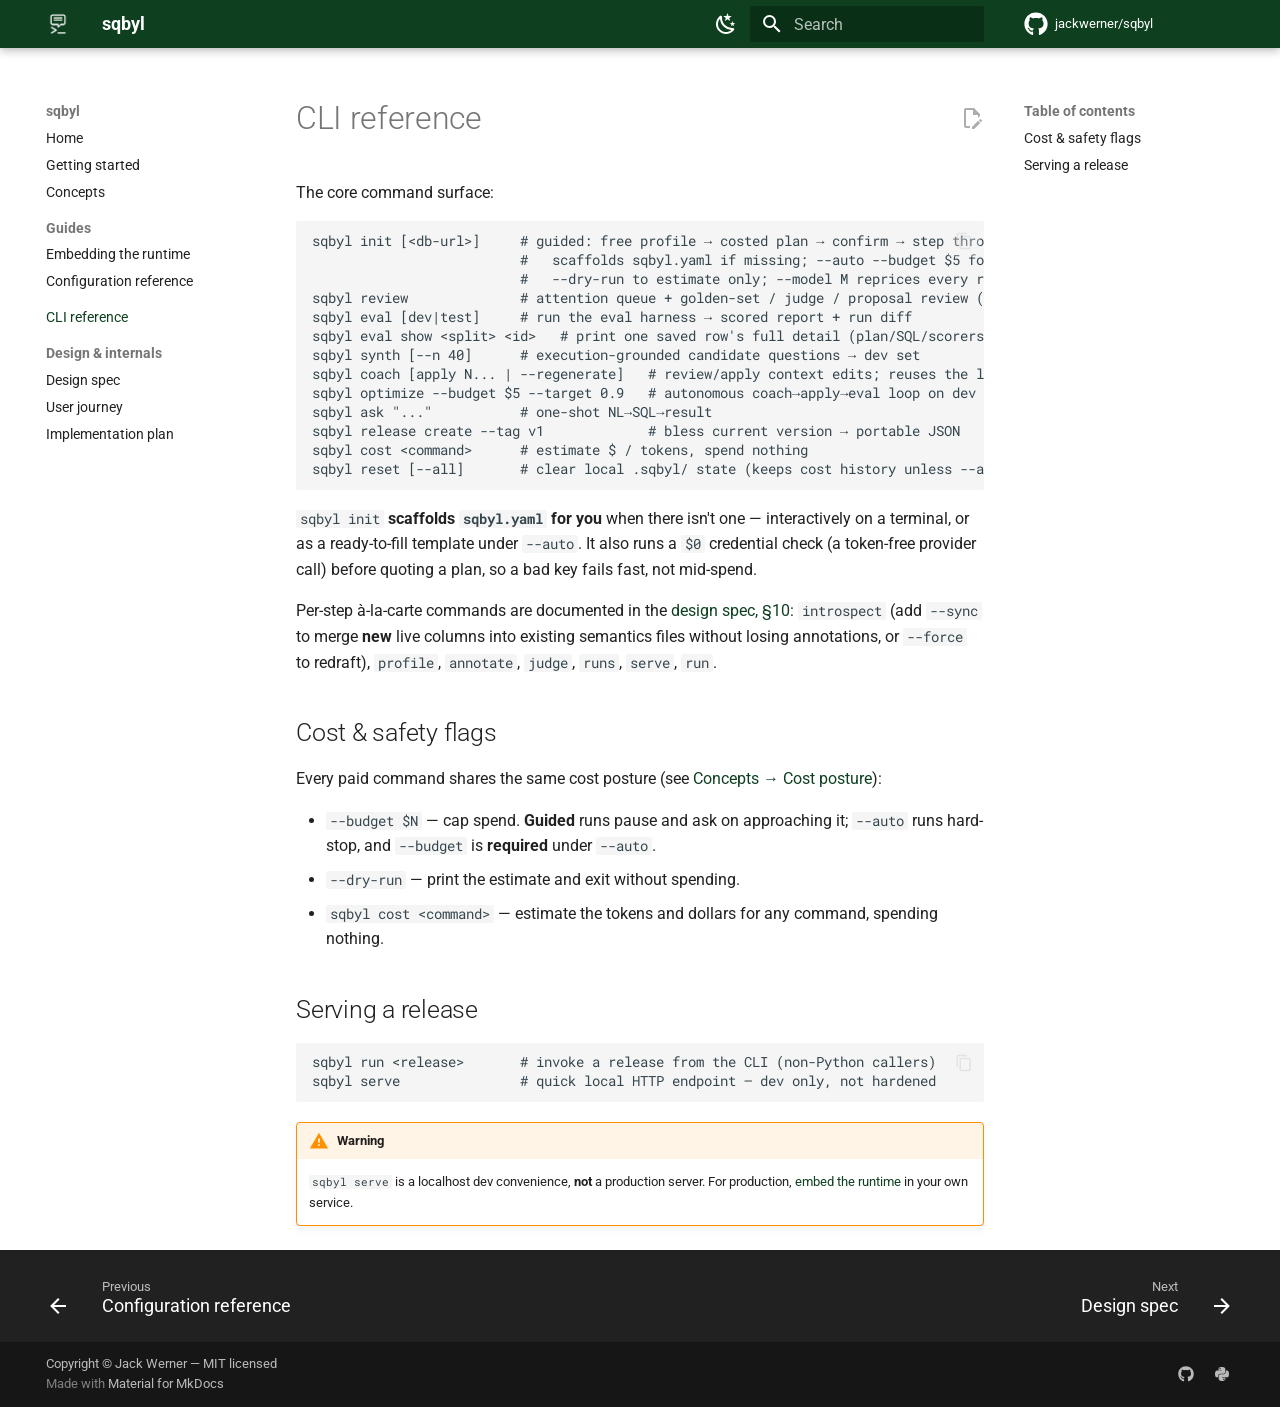
==== commit b269f767: "Deployed 7d0c0e9 with MkDocs version: 1.6.1" ====
--- a/cli/index.html
+++ b/cli/index.html
@@ -768,19 +768,26 @@
 <h1 id="cli-reference">CLI reference<a class="headerlink" href="#cli-reference" title="Permanent link">&para;</a></h1>
 <p>The core command surface:</p>
 <div class="highlight"><pre><span></span><code><a id="__codelineno-0-1" name="__codelineno-0-1" href="#__codelineno-0-1"></a>sqbyl init [&lt;db-url&gt;]     # guided: free profile → costed plan → confirm → step through
-<a id="__codelineno-0-2" name="__codelineno-0-2" href="#__codelineno-0-2"></a>                          #   (--auto --budget $5 for CI; --dry-run to estimate only)
-<a id="__codelineno-0-3" name="__codelineno-0-3" href="#__codelineno-0-3"></a>sqbyl review              # attention queue + golden-set / judge / proposal review (web UI)
-<a id="__codelineno-0-4" name="__codelineno-0-4" href="#__codelineno-0-4"></a>sqbyl eval [dev|test]     # run the eval harness → scored report + run diff
-<a id="__codelineno-0-5" name="__codelineno-0-5" href="#__codelineno-0-5"></a>sqbyl synth [--n 40]      # execution-grounded candidate questions → dev set
-<a id="__codelineno-0-6" name="__codelineno-0-6" href="#__codelineno-0-6"></a>sqbyl coach [apply N...]  # review / apply pre-computed context edits (dev only)
-<a id="__codelineno-0-7" name="__codelineno-0-7" href="#__codelineno-0-7"></a>sqbyl optimize --budget $5 --target 0.9   # autonomous coach→apply→eval loop on dev
-<a id="__codelineno-0-8" name="__codelineno-0-8" href="#__codelineno-0-8"></a>sqbyl ask &quot;...&quot;           # one-shot NL→SQL→result
-<a id="__codelineno-0-9" name="__codelineno-0-9" href="#__codelineno-0-9"></a>sqbyl release create --tag v1             # bless current version → portable JSON
-<a id="__codelineno-0-10" name="__codelineno-0-10" href="#__codelineno-0-10"></a>sqbyl cost &lt;command&gt;      # estimate $ / tokens, spend nothing
-<a id="__codelineno-0-11" name="__codelineno-0-11" href="#__codelineno-0-11"></a>sqbyl reset [--all]       # clear local .sqbyl/ state (keeps cost history unless --all)
+<a id="__codelineno-0-2" name="__codelineno-0-2" href="#__codelineno-0-2"></a>                          #   scaffolds sqbyl.yaml if missing; --auto --budget $5 for CI;
+<a id="__codelineno-0-3" name="__codelineno-0-3" href="#__codelineno-0-3"></a>                          #   --dry-run to estimate only; --model M reprices every role
+<a id="__codelineno-0-4" name="__codelineno-0-4" href="#__codelineno-0-4"></a>sqbyl review              # attention queue + golden-set / judge / proposal review (web UI)
+<a id="__codelineno-0-5" name="__codelineno-0-5" href="#__codelineno-0-5"></a>sqbyl eval [dev|test]     # run the eval harness → scored report + run diff
+<a id="__codelineno-0-6" name="__codelineno-0-6" href="#__codelineno-0-6"></a>sqbyl eval show &lt;split&gt; &lt;id&gt;   # print one saved row&#39;s full detail (plan/SQL/scorers/judges), $0
+<a id="__codelineno-0-7" name="__codelineno-0-7" href="#__codelineno-0-7"></a>sqbyl synth [--n 40]      # execution-grounded candidate questions → dev set
+<a id="__codelineno-0-8" name="__codelineno-0-8" href="#__codelineno-0-8"></a>sqbyl coach [apply N... | --regenerate]   # review/apply context edits; reuses the last report ($0)
+<a id="__codelineno-0-9" name="__codelineno-0-9" href="#__codelineno-0-9"></a>sqbyl optimize --budget $5 --target 0.9   # autonomous coach→apply→eval loop on dev
+<a id="__codelineno-0-10" name="__codelineno-0-10" href="#__codelineno-0-10"></a>sqbyl ask &quot;...&quot;           # one-shot NL→SQL→result
+<a id="__codelineno-0-11" name="__codelineno-0-11" href="#__codelineno-0-11"></a>sqbyl release create --tag v1             # bless current version → portable JSON
+<a id="__codelineno-0-12" name="__codelineno-0-12" href="#__codelineno-0-12"></a>sqbyl cost &lt;command&gt;      # estimate $ / tokens, spend nothing
+<a id="__codelineno-0-13" name="__codelineno-0-13" href="#__codelineno-0-13"></a>sqbyl reset [--all]       # clear local .sqbyl/ state (keeps cost history unless --all)
 </code></pre></div>
-<p>Per-step à-la-carte commands (<code>introspect</code>, <code>profile</code>, <code>annotate</code>, <code>judge</code>, <code>runs</code>, <code>serve</code>,
-<code>run</code>) are documented in the <a href="../sqbyl-design-spec/">design spec, §10</a>.</p>
+<p><code>sqbyl init</code> <strong>scaffolds <code>sqbyl.yaml</code> for you</strong> when there isn't one — interactively on a
+terminal, or as a ready-to-fill template under <code>--auto</code>. It also runs a <code>$0</code> credential check
+(a token-free provider call) before quoting a plan, so a bad key fails fast, not mid-spend.</p>
+<p>Per-step à-la-carte commands are documented in the <a href="../sqbyl-design-spec/">design spec, §10</a>:
+<code>introspect</code> (add <code>--sync</code> to merge <strong>new</strong> live columns into existing semantics files without
+losing annotations, or <code>--force</code> to redraft), <code>profile</code>, <code>annotate</code>, <code>judge</code>, <code>runs</code>, <code>serve</code>,
+<code>run</code>.</p>
 <h2 id="cost-safety-flags">Cost &amp; safety flags<a class="headerlink" href="#cost-safety-flags" title="Permanent link">&para;</a></h2>
 <p>Every paid command shares the same cost posture (see <a href="../concepts/#cost-posture">Concepts → Cost posture</a>):</p>
 <ul>
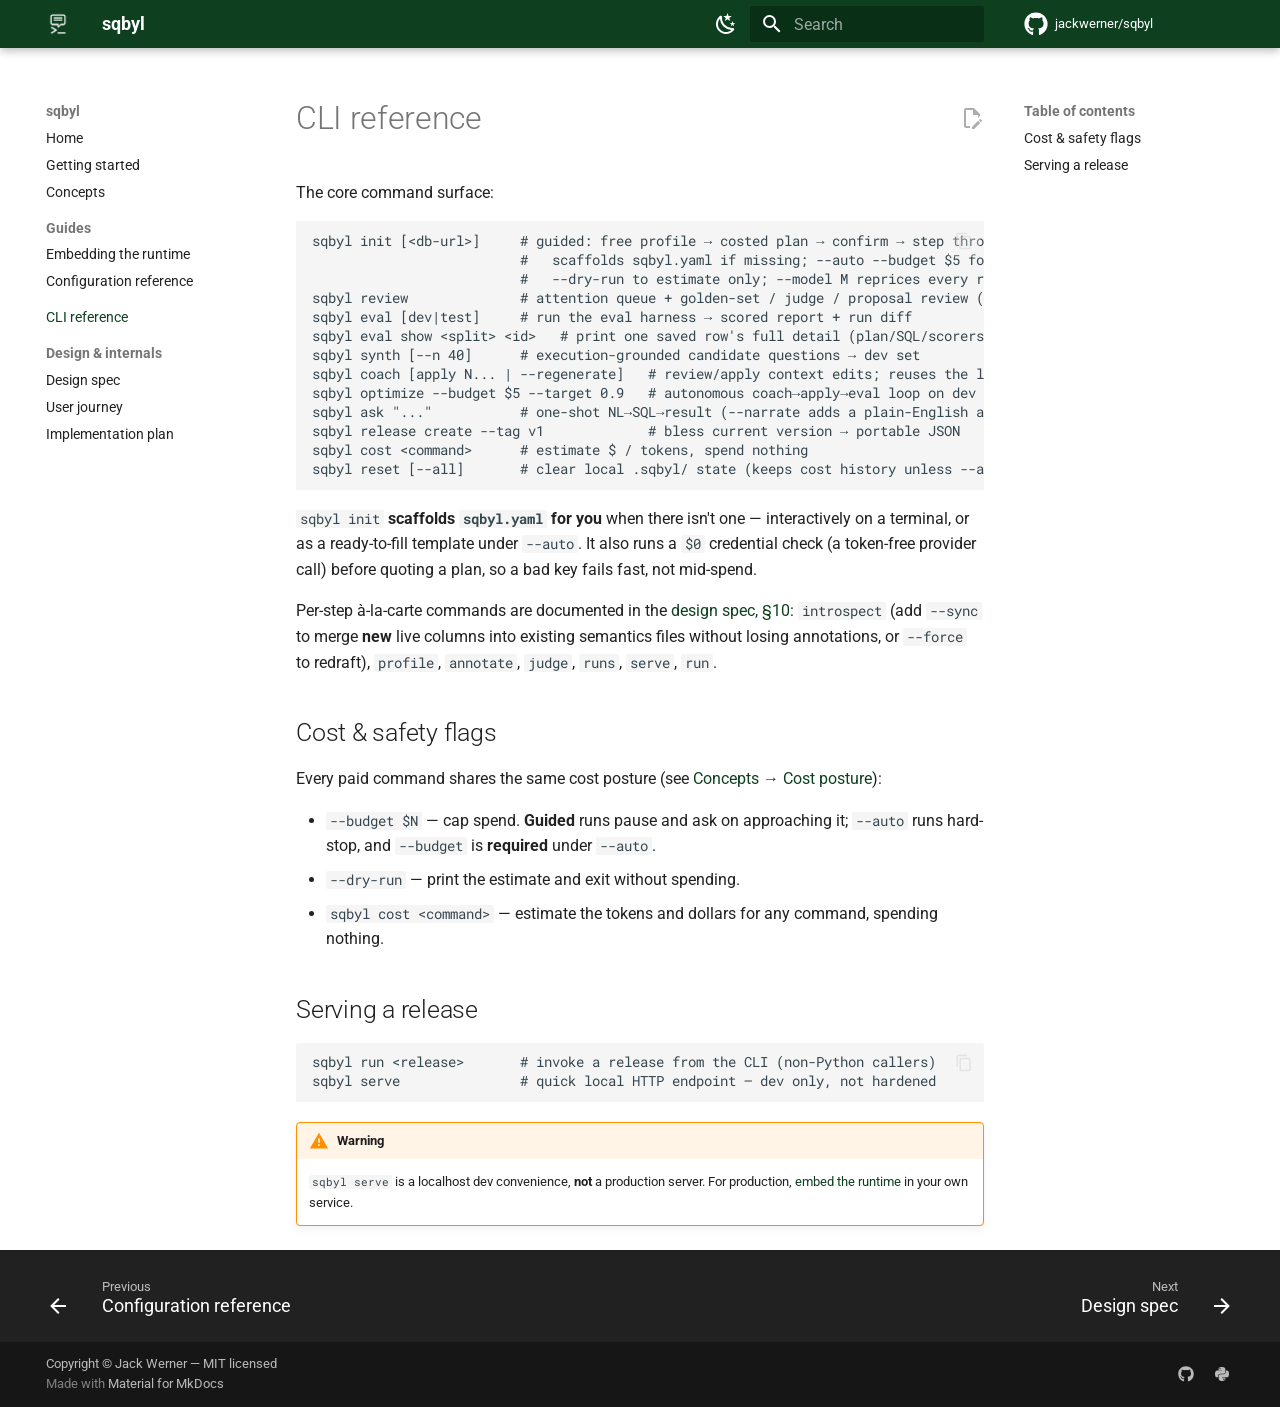
==== commit 6be15d1c: "Deployed aec1559 with MkDocs version: 1.6.1" ====
--- a/cli/index.html
+++ b/cli/index.html
@@ -776,7 +776,7 @@
 <a id="__codelineno-0-7" name="__codelineno-0-7" href="#__codelineno-0-7"></a>sqbyl synth [--n 40]      # execution-grounded candidate questions → dev set
 <a id="__codelineno-0-8" name="__codelineno-0-8" href="#__codelineno-0-8"></a>sqbyl coach [apply N... | --regenerate]   # review/apply context edits; reuses the last report ($0)
 <a id="__codelineno-0-9" name="__codelineno-0-9" href="#__codelineno-0-9"></a>sqbyl optimize --budget $5 --target 0.9   # autonomous coach→apply→eval loop on dev
-<a id="__codelineno-0-10" name="__codelineno-0-10" href="#__codelineno-0-10"></a>sqbyl ask &quot;...&quot;           # one-shot NL→SQL→result
+<a id="__codelineno-0-10" name="__codelineno-0-10" href="#__codelineno-0-10"></a>sqbyl ask &quot;...&quot;           # one-shot NL→SQL→result (--narrate adds a plain-English answer)
 <a id="__codelineno-0-11" name="__codelineno-0-11" href="#__codelineno-0-11"></a>sqbyl release create --tag v1             # bless current version → portable JSON
 <a id="__codelineno-0-12" name="__codelineno-0-12" href="#__codelineno-0-12"></a>sqbyl cost &lt;command&gt;      # estimate $ / tokens, spend nothing
 <a id="__codelineno-0-13" name="__codelineno-0-13" href="#__codelineno-0-13"></a>sqbyl reset [--all]       # clear local .sqbyl/ state (keeps cost history unless --all)
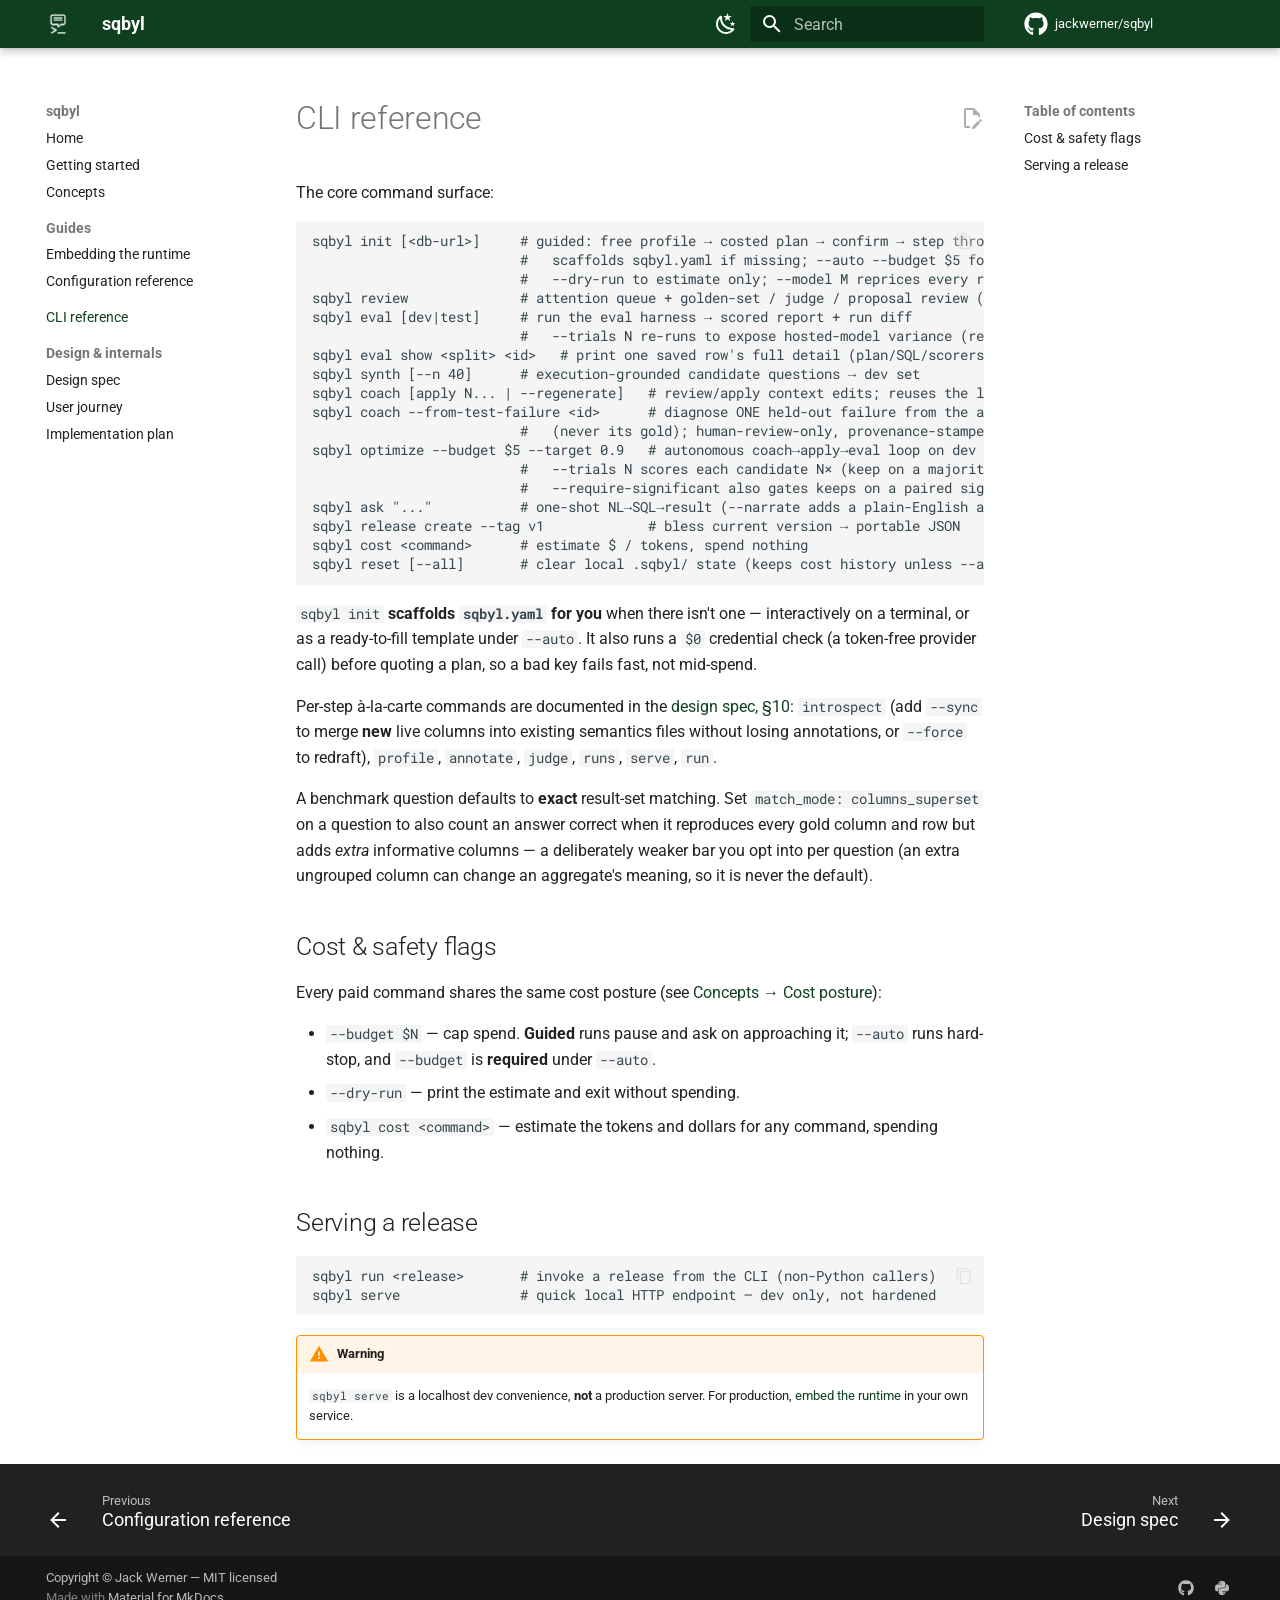
==== commit f92ef809: "Deployed bf3bbd0 with MkDocs version: 1.6.1" ====
--- a/cli/index.html
+++ b/cli/index.html
@@ -772,14 +772,19 @@
 <a id="__codelineno-0-3" name="__codelineno-0-3" href="#__codelineno-0-3"></a>                          #   --dry-run to estimate only; --model M reprices every role
 <a id="__codelineno-0-4" name="__codelineno-0-4" href="#__codelineno-0-4"></a>sqbyl review              # attention queue + golden-set / judge / proposal review (web UI)
 <a id="__codelineno-0-5" name="__codelineno-0-5" href="#__codelineno-0-5"></a>sqbyl eval [dev|test]     # run the eval harness → scored report + run diff
-<a id="__codelineno-0-6" name="__codelineno-0-6" href="#__codelineno-0-6"></a>sqbyl eval show &lt;split&gt; &lt;id&gt;   # print one saved row&#39;s full detail (plan/SQL/scorers/judges), $0
-<a id="__codelineno-0-7" name="__codelineno-0-7" href="#__codelineno-0-7"></a>sqbyl synth [--n 40]      # execution-grounded candidate questions → dev set
-<a id="__codelineno-0-8" name="__codelineno-0-8" href="#__codelineno-0-8"></a>sqbyl coach [apply N... | --regenerate]   # review/apply context edits; reuses the last report ($0)
-<a id="__codelineno-0-9" name="__codelineno-0-9" href="#__codelineno-0-9"></a>sqbyl optimize --budget $5 --target 0.9   # autonomous coach→apply→eval loop on dev
-<a id="__codelineno-0-10" name="__codelineno-0-10" href="#__codelineno-0-10"></a>sqbyl ask &quot;...&quot;           # one-shot NL→SQL→result (--narrate adds a plain-English answer)
-<a id="__codelineno-0-11" name="__codelineno-0-11" href="#__codelineno-0-11"></a>sqbyl release create --tag v1             # bless current version → portable JSON
-<a id="__codelineno-0-12" name="__codelineno-0-12" href="#__codelineno-0-12"></a>sqbyl cost &lt;command&gt;      # estimate $ / tokens, spend nothing
-<a id="__codelineno-0-13" name="__codelineno-0-13" href="#__codelineno-0-13"></a>sqbyl reset [--all]       # clear local .sqbyl/ state (keeps cost history unless --all)
+<a id="__codelineno-0-6" name="__codelineno-0-6" href="#__codelineno-0-6"></a>                          #   --trials N re-runs to expose hosted-model variance (reports the spread)
+<a id="__codelineno-0-7" name="__codelineno-0-7" href="#__codelineno-0-7"></a>sqbyl eval show &lt;split&gt; &lt;id&gt;   # print one saved row&#39;s full detail (plan/SQL/scorers/judges), $0
+<a id="__codelineno-0-8" name="__codelineno-0-8" href="#__codelineno-0-8"></a>sqbyl synth [--n 40]      # execution-grounded candidate questions → dev set
+<a id="__codelineno-0-9" name="__codelineno-0-9" href="#__codelineno-0-9"></a>sqbyl coach [apply N... | --regenerate]   # review/apply context edits; reuses the last report ($0)
+<a id="__codelineno-0-10" name="__codelineno-0-10" href="#__codelineno-0-10"></a>sqbyl coach --from-test-failure &lt;id&gt;      # diagnose ONE held-out failure from the agent&#39;s trace
+<a id="__codelineno-0-11" name="__codelineno-0-11" href="#__codelineno-0-11"></a>                          #   (never its gold); human-review-only, provenance-stamped, item quarantined
+<a id="__codelineno-0-12" name="__codelineno-0-12" href="#__codelineno-0-12"></a>sqbyl optimize --budget $5 --target 0.9   # autonomous coach→apply→eval loop on dev
+<a id="__codelineno-0-13" name="__codelineno-0-13" href="#__codelineno-0-13"></a>                          #   --trials N scores each candidate N× (keep on a majority — variance guard);
+<a id="__codelineno-0-14" name="__codelineno-0-14" href="#__codelineno-0-14"></a>                          #   --require-significant also gates keeps on a paired sign test
+<a id="__codelineno-0-15" name="__codelineno-0-15" href="#__codelineno-0-15"></a>sqbyl ask &quot;...&quot;           # one-shot NL→SQL→result (--narrate adds a plain-English answer)
+<a id="__codelineno-0-16" name="__codelineno-0-16" href="#__codelineno-0-16"></a>sqbyl release create --tag v1             # bless current version → portable JSON
+<a id="__codelineno-0-17" name="__codelineno-0-17" href="#__codelineno-0-17"></a>sqbyl cost &lt;command&gt;      # estimate $ / tokens, spend nothing
+<a id="__codelineno-0-18" name="__codelineno-0-18" href="#__codelineno-0-18"></a>sqbyl reset [--all]       # clear local .sqbyl/ state (keeps cost history unless --all)
 </code></pre></div>
 <p><code>sqbyl init</code> <strong>scaffolds <code>sqbyl.yaml</code> for you</strong> when there isn't one — interactively on a
 terminal, or as a ready-to-fill template under <code>--auto</code>. It also runs a <code>$0</code> credential check
@@ -788,6 +793,10 @@
 <code>introspect</code> (add <code>--sync</code> to merge <strong>new</strong> live columns into existing semantics files without
 losing annotations, or <code>--force</code> to redraft), <code>profile</code>, <code>annotate</code>, <code>judge</code>, <code>runs</code>, <code>serve</code>,
 <code>run</code>.</p>
+<p>A benchmark question defaults to <strong>exact</strong> result-set matching. Set <code>match_mode: columns_superset</code>
+on a question to also count an answer correct when it reproduces every gold column and row but
+adds <em>extra</em> informative columns — a deliberately weaker bar you opt into per question (an extra
+ungrouped column can change an aggregate's meaning, so it is never the default).</p>
 <h2 id="cost-safety-flags">Cost &amp; safety flags<a class="headerlink" href="#cost-safety-flags" title="Permanent link">&para;</a></h2>
 <p>Every paid command shares the same cost posture (see <a href="../concepts/#cost-posture">Concepts → Cost posture</a>):</p>
 <ul>
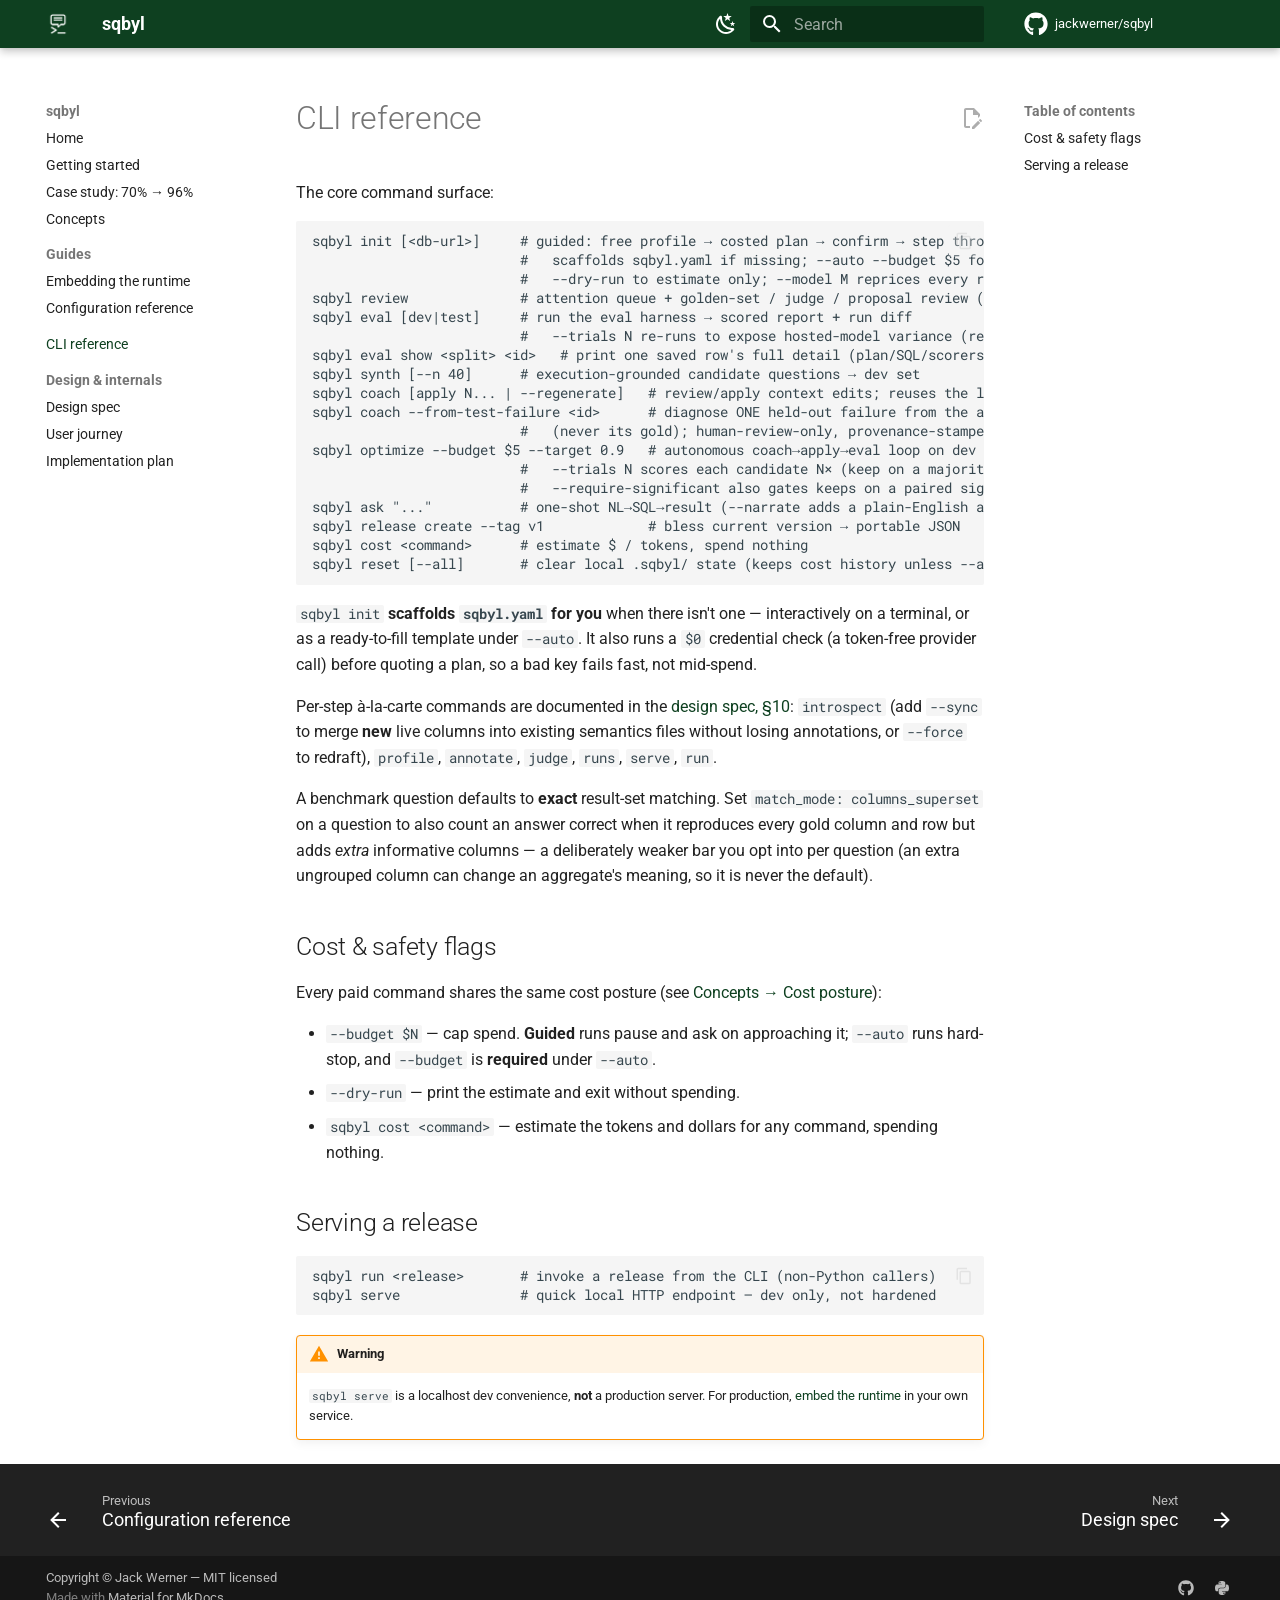
==== commit 7c05524f: "Deployed 0238509 with MkDocs version: 1.6.1" ====
--- a/cli/index.html
+++ b/cli/index.html
@@ -63,6 +63,22 @@
 
     
     
+  
+    
+  
+  
+  
+  <meta property="og:type" content="website">
+  <meta property="og:site_name" content="sqbyl">
+  <meta property="og:title" content="CLI reference · sqbyl">
+  <meta property="og:description" content="An open-source, LLM-powered toolkit for building, evaluating, and iterating on text-to-SQL agents over your own database.">
+  <meta property="og:url" content="https://jackwerner.github.io/sqbyl/cli/">
+  <meta property="og:image" content="https://jackwerner.github.io/sqbyl/assets/sqbyl-logo-original.png">
+  <meta name="twitter:card" content="summary_large_image">
+  <meta name="twitter:title" content="CLI reference · sqbyl">
+  <meta name="twitter:description" content="An open-source, LLM-powered toolkit for building, evaluating, and iterating on text-to-SQL agents over your own database.">
+  <meta name="twitter:image" content="https://jackwerner.github.io/sqbyl/assets/sqbyl-logo-original.png">
+
   </head>
   
   
@@ -318,6 +334,33 @@
   
   
     <li class="md-nav__item">
+      <a href="../case-study/" class="md-nav__link">
+        
+  
+  
+  <span class="md-ellipsis">
+    
+  
+    Case study: 70% → 96%
+  
+
+    
+  </span>
+  
+  
+
+      </a>
+    </li>
+  
+
+    
+      
+      
+  
+  
+  
+  
+    <li class="md-nav__item">
       <a href="../concepts/" class="md-nav__link">
         
   
@@ -358,10 +401,10 @@
       
         
         
-        <input class="md-nav__toggle md-toggle " type="checkbox" id="__nav_4" >
-        
-          
-          <label class="md-nav__link" for="__nav_4" id="__nav_4_label" tabindex="">
+        <input class="md-nav__toggle md-toggle " type="checkbox" id="__nav_5" >
+        
+          
+          <label class="md-nav__link" for="__nav_5" id="__nav_5_label" tabindex="">
             
   
   
@@ -379,8 +422,8 @@
             <span class="md-nav__icon md-icon"></span>
           </label>
         
-        <nav class="md-nav" data-md-level="1" aria-labelledby="__nav_4_label" aria-expanded="false">
-          <label class="md-nav__title" for="__nav_4">
+        <nav class="md-nav" data-md-level="1" aria-labelledby="__nav_5_label" aria-expanded="false">
+          <label class="md-nav__title" for="__nav_5">
             <span class="md-nav__icon md-icon"></span>
             
   
@@ -569,10 +612,10 @@
       
         
         
-        <input class="md-nav__toggle md-toggle " type="checkbox" id="__nav_6" >
-        
-          
-          <label class="md-nav__link" for="__nav_6" id="__nav_6_label" tabindex="">
+        <input class="md-nav__toggle md-toggle " type="checkbox" id="__nav_7" >
+        
+          
+          <label class="md-nav__link" for="__nav_7" id="__nav_7_label" tabindex="">
             
   
   
@@ -590,8 +633,8 @@
             <span class="md-nav__icon md-icon"></span>
           </label>
         
-        <nav class="md-nav" data-md-level="1" aria-labelledby="__nav_6_label" aria-expanded="false">
-          <label class="md-nav__title" for="__nav_6">
+        <nav class="md-nav" data-md-level="1" aria-labelledby="__nav_7_label" aria-expanded="false">
+          <label class="md-nav__title" for="__nav_7">
             <span class="md-nav__icon md-icon"></span>
             
   
